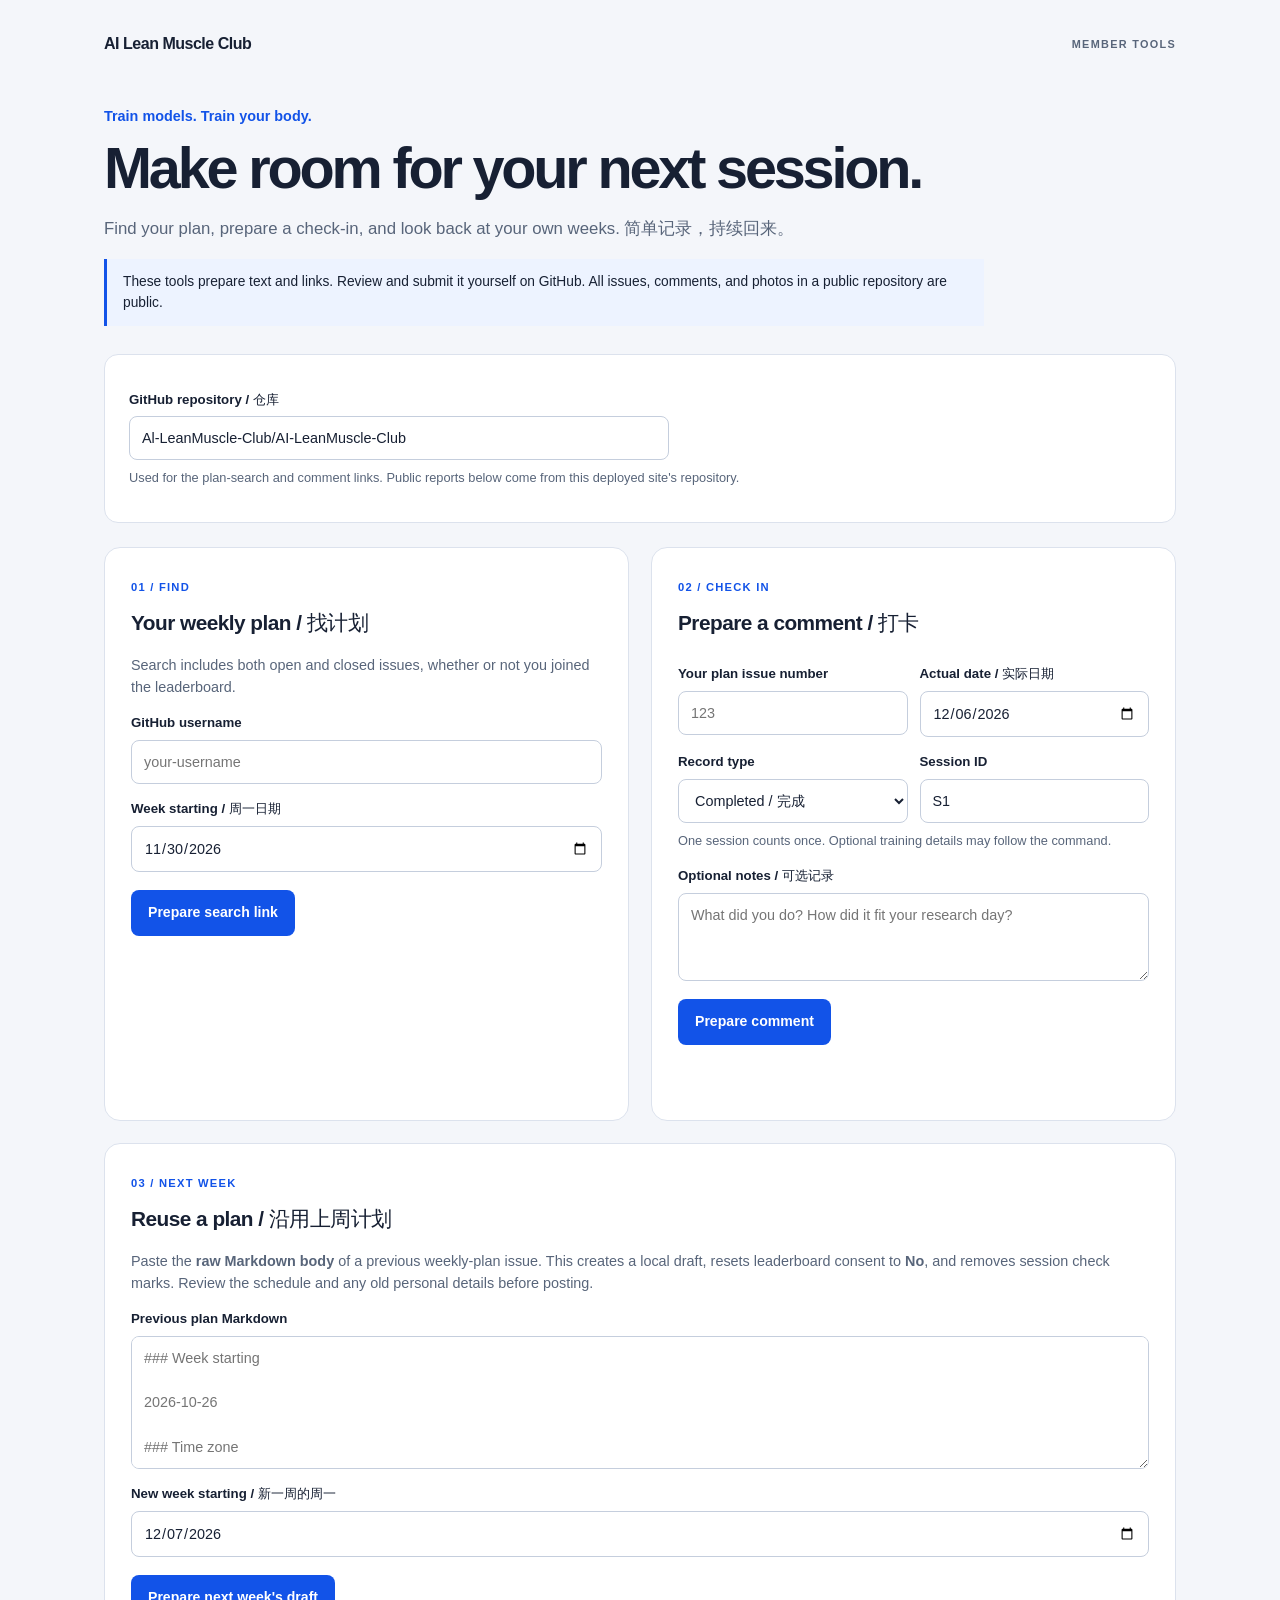
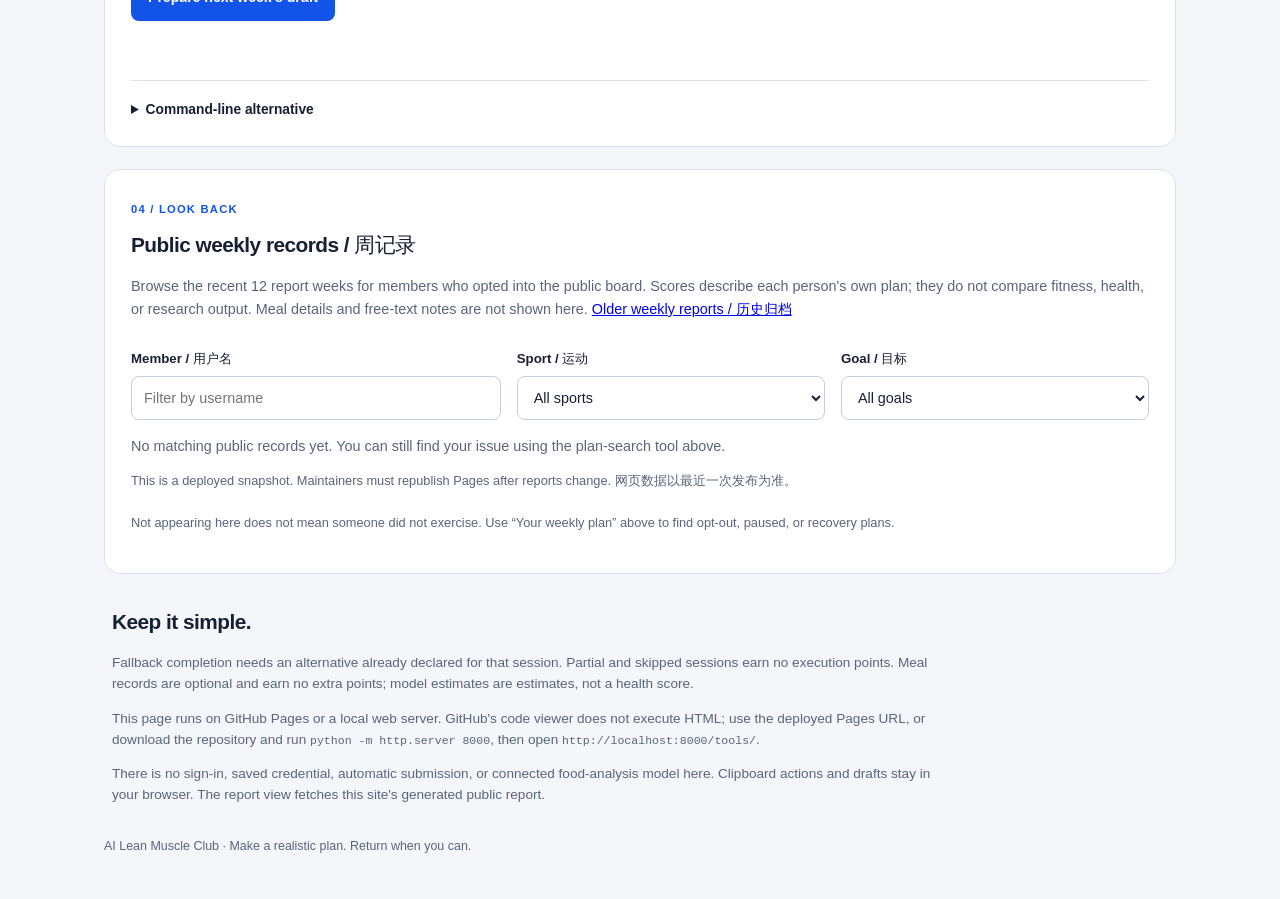
==== tools/index.html @ f29115ce "Add files via upload" ====
<!doctype html>
<html lang="en">
<head>
  <meta charset="utf-8">
  <meta name="viewport" content="width=device-width, initial-scale=1">
  <meta name="color-scheme" content="light dark">
  <title>Member tools · AI Lean Muscle Club</title>
  <link rel="stylesheet" href="style.css">
  <script src="app.js" defer></script>
</head>
<body>
  <header class="page-header wrap">
    <a class="brand" href="../">AI Lean Muscle Club <span>MEMBER TOOLS</span></a>
    <p class="eyebrow">Train models. Train your body.</p>
    <h1>Make room for your next session.</h1>
    <p class="intro">Find your plan, prepare a check-in, and look back at your own weeks. 简单记录，持续回来。</p>
    <div class="notice">These tools prepare text and links. Review and submit it yourself on GitHub. All issues, comments, and photos in a public repository are public.</div>
  </header>

  <main class="wrap">
    <section class="settings" aria-label="Repository setting">
      <label for="repository">GitHub repository / 仓库</label>
      <input id="repository" value="Al-LeanMuscle-Club/AI-LeanMuscle-Club" autocomplete="off" spellcheck="false">
      <p class="hint">Used for the plan-search and comment links. Public reports below come from this deployed site's repository.</p>
    </section>

    <div class="tool-grid">
      <section class="card" aria-labelledby="find-heading">
        <span class="step">01 / FIND</span>
        <h2 id="find-heading">Your weekly plan / 找计划</h2>
        <p>Search includes both open and closed issues, whether or not you joined the leaderboard.</p>
        <form id="find-form">
          <label for="find-handle">GitHub username</label>
          <input id="find-handle" placeholder="your-username" autocomplete="off" spellcheck="false" required>
          <label for="find-week">Week starting / 周一日期</label>
          <input id="find-week" type="date" required>
          <button type="submit">Prepare search link</button>
        </form>
        <p id="find-message" class="message" role="status"></p>
        <a id="find-link" class="action-link" hidden target="_blank" rel="noopener noreferrer">Open my weekly plans ↗</a>
      </section>

      <section class="card" aria-labelledby="log-heading">
        <span class="step">02 / CHECK IN</span>
        <h2 id="log-heading">Prepare a comment / 打卡</h2>
        <form id="log-form">
          <div class="field-pair">
            <div><label for="log-issue">Your plan issue number</label><input id="log-issue" inputmode="numeric" placeholder="123" required></div>
            <div><label for="log-date">Actual date / 实际日期</label><input id="log-date" type="date" required></div>
          </div>
          <div class="field-pair">
            <div><label for="log-status">Record type</label><select id="log-status"><option value="done">Completed / 完成</option><option value="fallback">Declared fallback / 替代完成</option><option value="partial">Partly completed / 部分完成</option><option value="skip">Skipped / 跳过</option><option value="meal">Optional meal / 饮食记录</option></select></div>
            <div><label for="log-session">Session ID</label><input id="log-session" value="S1" autocomplete="off" spellcheck="false"></div>
          </div>
          <p id="status-help" class="hint">One session counts once. Optional training details may follow the command.</p>
          <label for="log-notes">Optional notes / 可选记录</label>
          <textarea id="log-notes" rows="3" placeholder="What did you do? How did it fit your research day?"></textarea>
          <button type="submit">Prepare comment</button>
        </form>
        <p id="log-message" class="message" role="status"></p>
        <div id="log-result" hidden>
          <label for="log-output">Review, then copy into your own issue</label>
          <textarea id="log-output" rows="4" readonly></textarea>
          <div class="actions"><button id="copy-log" class="secondary" type="button">Copy comment</button><a id="log-link" class="action-link" target="_blank" rel="noopener noreferrer">Open plan ↗</a></div>
        </div>
      </section>

      <section class="card wide" aria-labelledby="carry-heading">
        <span class="step">03 / NEXT WEEK</span>
        <h2 id="carry-heading">Reuse a plan / 沿用上周计划</h2>
        <p>Paste the <strong>raw Markdown body</strong> of a previous weekly-plan issue. This creates a local draft, resets leaderboard consent to <strong>No</strong>, and removes session check marks. Review the schedule and any old personal details before posting.</p>
        <form id="carry-form">
          <label for="carry-source">Previous plan Markdown</label>
          <textarea id="carry-source" rows="5" spellcheck="false" placeholder="### Week starting&#10;&#10;2026-10-26&#10;&#10;### Time zone&#10;&#10;Asia/Shanghai&#10;&#10;..." required></textarea>
          <label for="carry-week">New week starting / 新一周的周一</label>
          <input id="carry-week" type="date" required>
          <button type="submit">Prepare next week's draft</button>
        </form>
        <p id="carry-message" class="message" role="status"></p>
        <div id="carry-result" hidden>
          <label for="carry-output">Local draft — not submitted</label>
          <textarea id="carry-output" rows="8" readonly></textarea>
          <button id="copy-carry" class="secondary" type="button">Copy draft</button>
          <p class="hint">Use the weekly-plan form on GitHub and copy the reviewed fields. Existing comments and completions are never carried over.</p>
        </div>
        <details><summary>Command-line alternative</summary><p>From the repository, prepare a draft without submitting it:</p><pre><code>python scripts/member_tools.py carry --issue 123 --week 2026-11-02 --output draft.md</code></pre></details>
      </section>

      <section class="card wide" aria-labelledby="history-heading">
        <span class="step">04 / LOOK BACK</span>
        <h2 id="history-heading">Public weekly records / 周记录</h2>
        <p>Browse the recent 12 report weeks for members who opted into the public board. Scores describe each person's own plan; they do not compare fitness, health, or research output. Meal details and free-text notes are not shown here. <a href="../reports/README.md">Older weekly reports / 历史归档</a></p>
        <div class="filters">
          <div><label for="filter-handle">Member / 用户名</label><input id="filter-handle" placeholder="Filter by username" autocomplete="off" spellcheck="false"></div>
          <div><label for="filter-sport">Sport / 运动</label><select id="filter-sport"><option value="">All sports</option><option value="strength">Strength</option><option value="basketball">Basketball</option><option value="running">Running</option><option value="swimming">Swimming</option><option value="cycling">Cycling</option><option value="walking">Walking</option><option value="mobility">Mobility</option><option value="other">Other / legacy plan</option></select></div>
          <div><label for="filter-goal">Goal / 目标</label><select id="filter-goal"><option value="">All goals</option><option value="fat-loss">Fat loss</option><option value="muscle-gain">Muscle gain</option><option value="cardio">Cardio</option><option value="skill">Sport skill</option><option value="habit">Maintain a habit</option></select></div>
        </div>
        <p id="report-message" class="message" role="status">Loading public reports…</p>
        <p id="report-snapshot" class="hint">This is a deployed snapshot. Maintainers must republish Pages after reports change. 网页数据以最近一次发布为准。</p>
        <div class="table-scroll"><table id="history-table" hidden><thead><tr><th>Week</th><th>Member</th><th>Goal</th><th>Sports</th><th>Completed / planned</th><th>Points / 10</th><th>Source</th></tr></thead><tbody id="history-body"></tbody></table></div>
        <p class="hint">Not appearing here does not mean someone did not exercise. Use “Your weekly plan” above to find opt-out, paused, or recovery plans.</p>
      </section>
    </div>

    <section class="help" aria-labelledby="help-heading">
      <h2 id="help-heading">Keep it simple.</h2>
      <p>Fallback completion needs an alternative already declared for that session. Partial and skipped sessions earn no execution points. Meal records are optional and earn no extra points; model estimates are estimates, not a health score.</p>
      <p>This page runs on GitHub Pages or a local web server. GitHub's code viewer does not execute HTML; use the deployed Pages URL, or download the repository and run <code>python -m http.server 8000</code>, then open <code>http://localhost:8000/tools/</code>.</p>
      <p>There is no sign-in, saved credential, automatic submission, or connected food-analysis model here. Clipboard actions and drafts stay in your browser. The report view fetches this site's generated public report.</p>
    </section>
  </main>
  <footer class="wrap"><p>AI Lean Muscle Club · Make a realistic plan. Return when you can.</p></footer>
</body>
</html>
---- tools/style.css ----
:root{font-family:Inter,-apple-system,BlinkMacSystemFont,"Segoe UI",sans-serif;color:#172033;background:#f4f6fa;font-synthesis:none;line-height:1.55;--accent:#1253e8;--line:#dce2ed;--surface:#fff;--muted:#58657a;--soft:#edf3ff;--error:#a62727}
*{box-sizing:border-box}body{margin:0}.wrap{max-width:1120px;margin:0 auto;padding:0 24px}.page-header{padding-top:32px;padding-bottom:28px}.brand{display:flex;justify-content:space-between;align-items:center;gap:20px;color:inherit;text-decoration:none;font-weight:750;letter-spacing:-.03em}.brand span{font-size:.68rem;font-weight:600;letter-spacing:.12em;color:var(--muted)}.eyebrow{margin:48px 0 10px;color:var(--accent);font-size:.9rem;font-weight:650}h1{font-size:clamp(2.15rem,5vw,3.6rem);line-height:1.08;letter-spacing:-.055em;margin:0;max-width:840px}h2{font-size:1.3rem;letter-spacing:-.025em;margin:8px 0 10px}.intro{max-width:760px;font-size:1.05rem;color:var(--muted)}.notice{border-left:3px solid var(--accent);padding:12px 16px;background:var(--soft);font-size:.86rem;max-width:880px}.settings{margin:0 0 24px;padding:20px 24px;background:var(--surface);border:1px solid var(--line);border-radius:14px}.settings input{max-width:540px}.tool-grid{display:grid;grid-template-columns:1fr 1fr;gap:22px}.card{background:var(--surface);border:1px solid var(--line);border-radius:16px;padding:26px}.wide{grid-column:1/-1}.step{color:var(--accent);font-size:.7rem;letter-spacing:.11em;font-weight:750}.card>p{color:var(--muted);font-size:.9rem}.hint{font-size:.8rem!important;color:var(--muted);margin:8px 0 14px}label{display:block;font-size:.83rem;font-weight:650;margin:15px 0 6px}input,select,textarea{display:block;width:100%;font:inherit;font-size:.9rem;padding:10px 12px;border:1px solid #c5cedd;border-radius:8px;color:inherit;background:var(--surface);min-height:44px}textarea{resize:vertical;line-height:1.55}textarea[readonly]{background:#f7f9fc;font-family:ui-monospace,SFMono-Regular,Consolas,monospace;font-size:.84rem}input:focus,textarea:focus,select:focus{outline:3px solid #1253e832;outline-offset:1px;border-color:var(--accent)}button{font:inherit;font-size:.88rem;font-weight:650;background:var(--accent);color:#fff;border:1px solid transparent;border-radius:8px;padding:11px 16px;cursor:pointer;margin:18px 0 0;min-height:44px}button:hover{filter:brightness(.93)}button:focus-visible,a:focus-visible,summary:focus-visible{outline:3px solid #1253e866;outline-offset:3px}.secondary{background:var(--soft);color:var(--accent);border-color:var(--line)}.field-pair{display:grid;grid-template-columns:1fr 1fr;gap:12px}.action-link{color:var(--accent);font-size:.9rem;font-weight:650;text-underline-offset:3px}.actions{display:flex;align-items:center;gap:20px;margin-top:16px}.actions button{margin-top:0}.message{font-size:.85rem;color:var(--muted);min-height:1.4em}.message.error{color:var(--error)}.filters{display:grid;grid-template-columns:1.2fr 1fr 1fr;gap:16px}.table-scroll{overflow-x:auto}table{width:100%;border-collapse:collapse;font-size:.85rem;margin-top:12px}th,td{text-align:left;border-bottom:1px solid var(--line);padding:13px 9px;vertical-align:top}th{font-size:.72rem;color:var(--muted);font-weight:650;white-space:nowrap}td:first-child{white-space:nowrap}td a{color:var(--accent)}details{margin-top:24px;border-top:1px solid var(--line);padding-top:18px;font-size:.86rem}summary{cursor:pointer;font-weight:650}pre{overflow-x:auto;padding:14px;border-radius:8px;background:var(--soft)}code{font-family:ui-monospace,SFMono-Regular,Consolas,monospace;font-size:.85em}.help{margin:32px 0;padding:0 8px;max-width:860px;color:var(--muted);font-size:.85rem}.help h2{color:#172033}footer{font-size:.78rem;color:var(--muted);padding-bottom:30px!important}[hidden]{display:none!important}input:disabled{opacity:.5;cursor:not-allowed}
@media(max-width:700px){.wrap{padding:0 16px}.page-header{padding-top:24px;padding-bottom:22px}.brand{align-items:flex-start;flex-direction:column;gap:4px}.eyebrow{margin-top:34px}.tool-grid{grid-template-columns:1fr;gap:16px}.card{padding:22px 18px}.settings{padding:18px}.filters{grid-template-columns:1fr}.filters label{margin-top:8px}.field-pair{grid-template-columns:1fr}.actions{flex-wrap:wrap}.help{padding:0 2px}h1{font-size:2.35rem}.notice{font-size:.81rem}th,td{padding:10px 8px}}
@media(prefers-color-scheme:dark){:root{color:#e8edf5;background:#121823;--line:#344156;--surface:#1b2433;--muted:#b4bfd0;--soft:#202f4d;--accent:#80aaff;--error:#ff9d9d}button{color:#14223b}input,select,textarea{border-color:#52617a}textarea[readonly]{background:#17202e}.help h2{color:#e8edf5}}
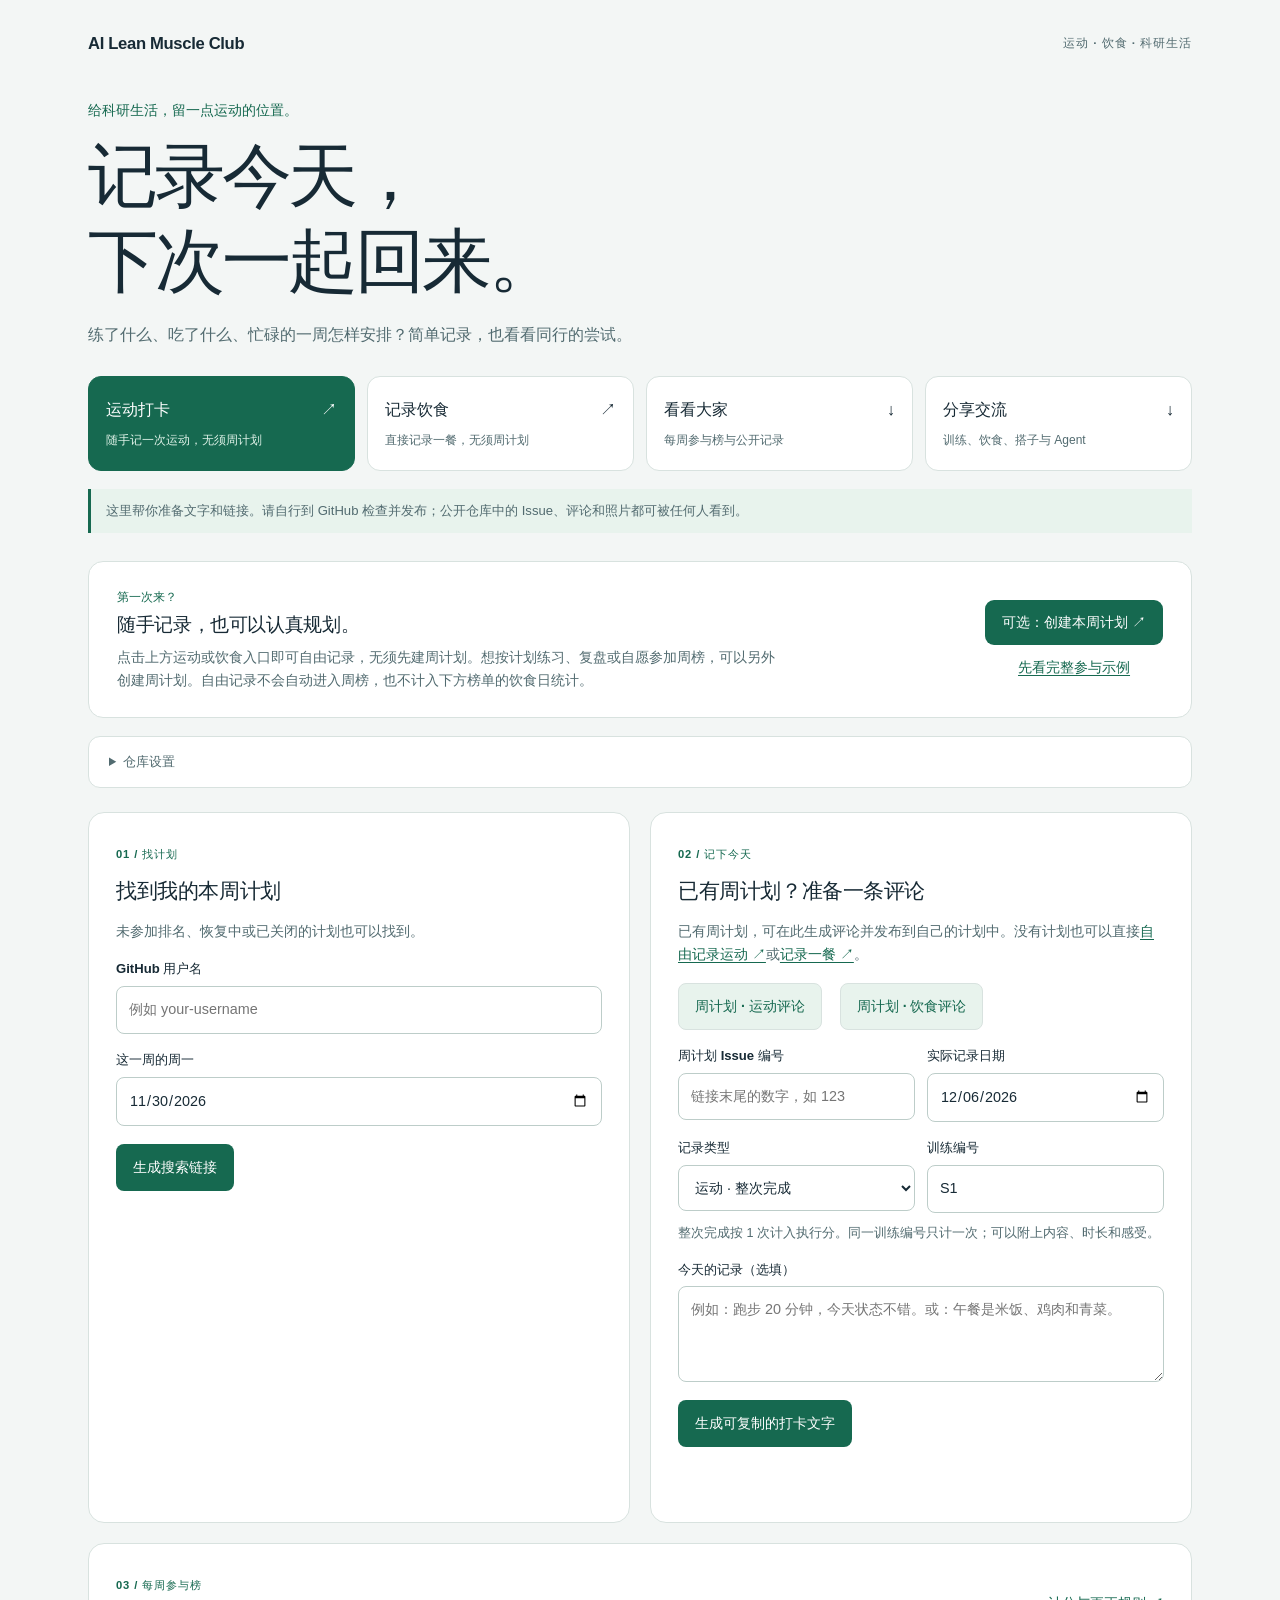
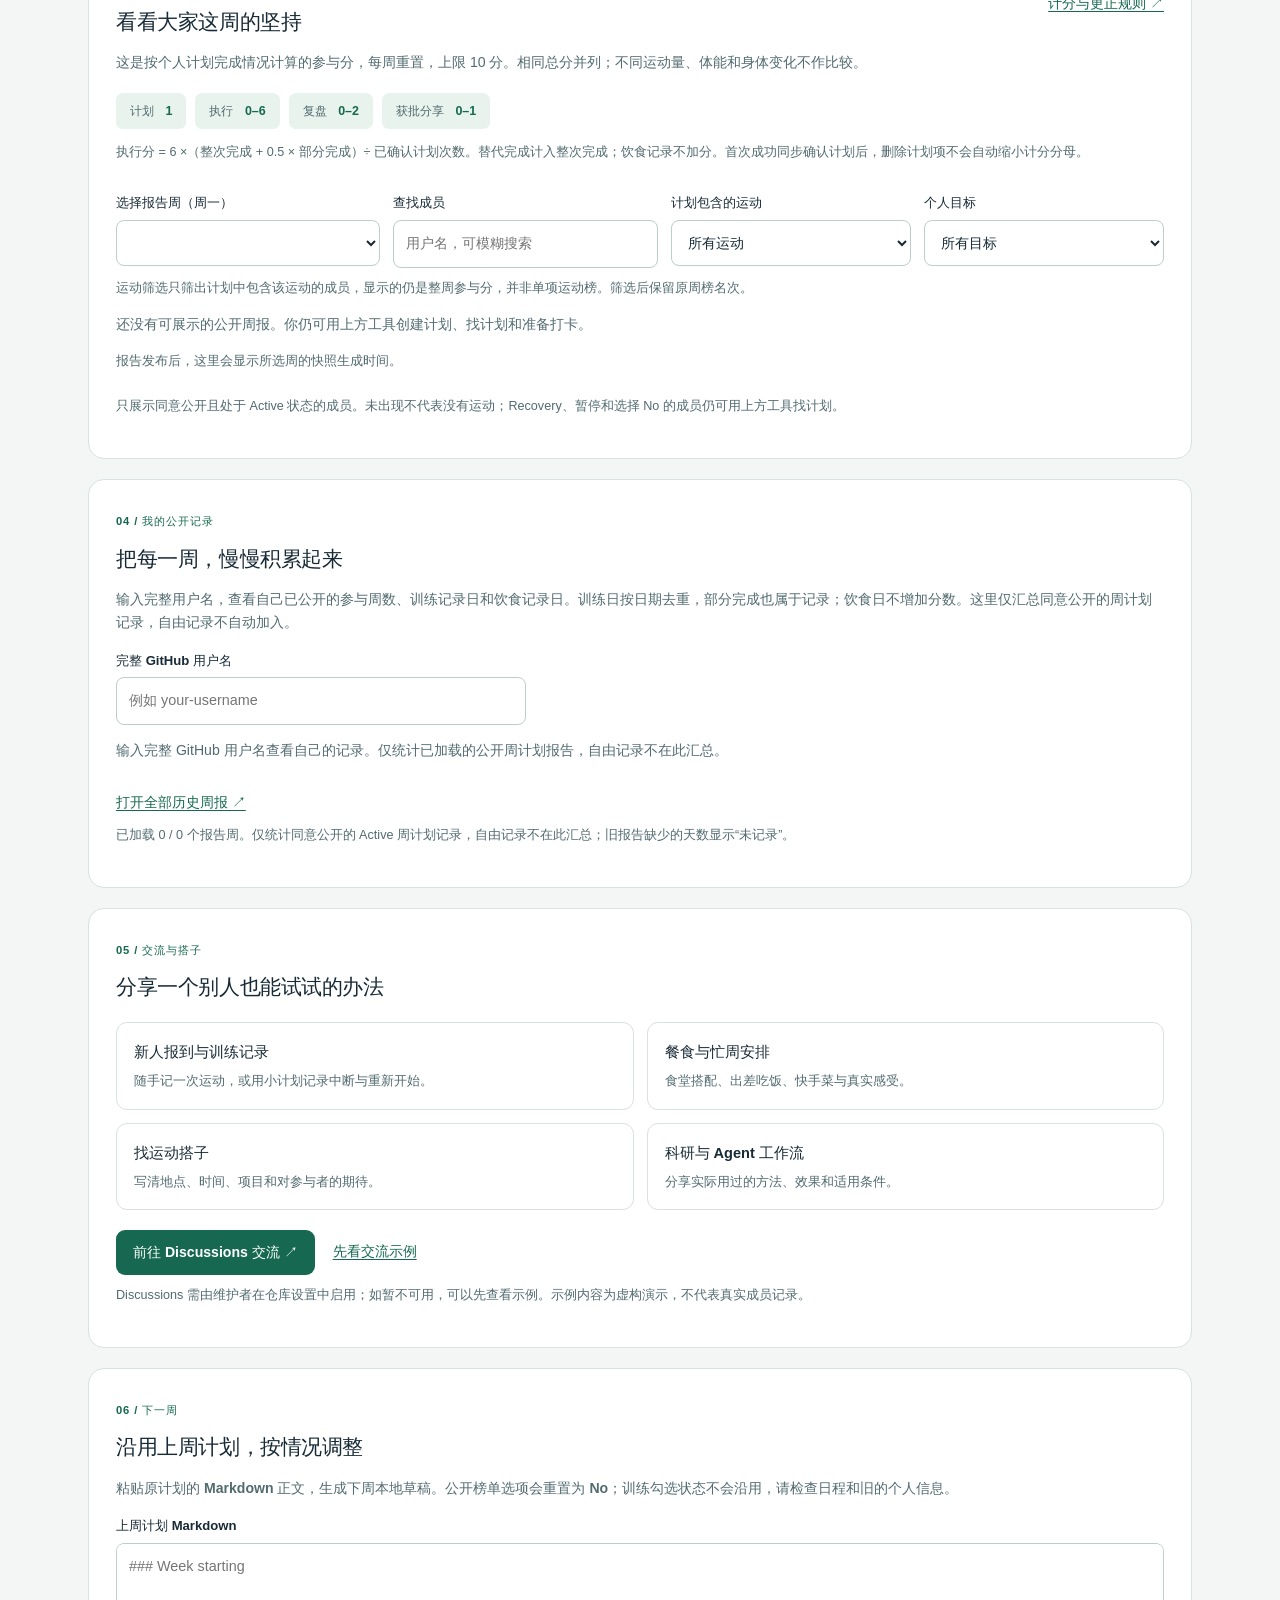
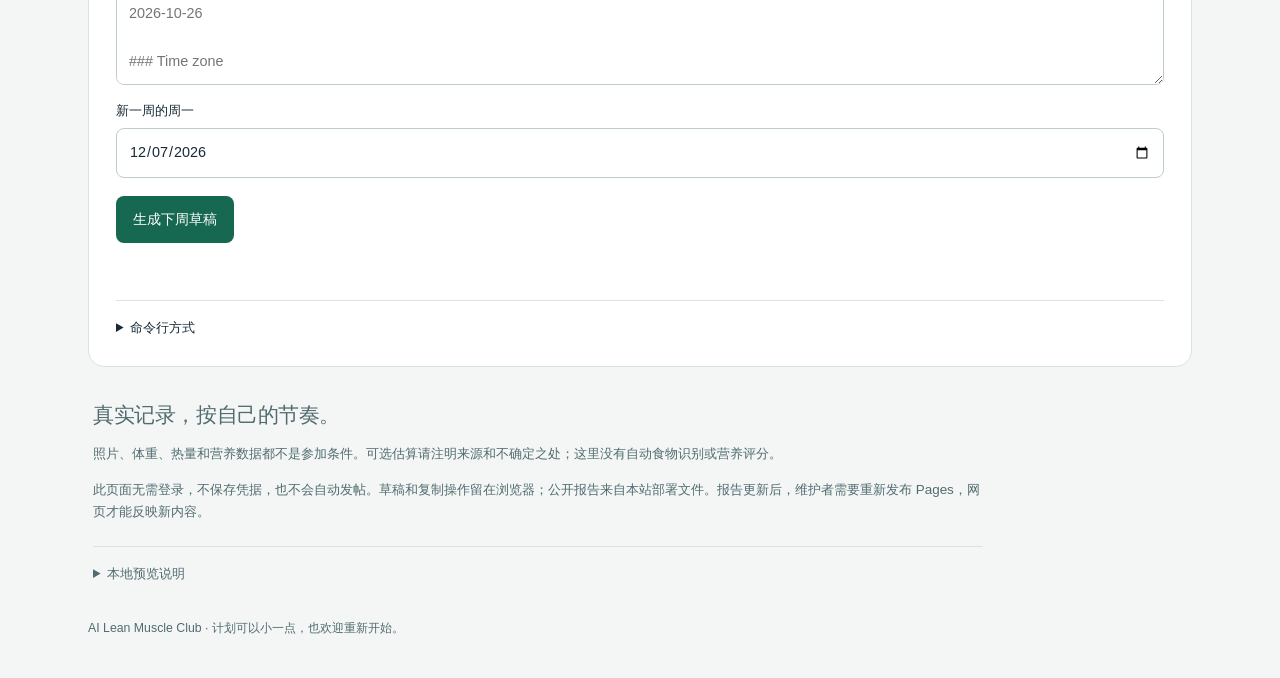
==== commit f824076d: "Add community forms, weekly standings and member entry points" ====
--- a/tools/index.html
+++ b/tools/index.html
@@ -1,114 +1,124 @@
 <!doctype html>
-<html lang="en">
+<html lang="zh-CN">
 <head>
   <meta charset="utf-8">
   <meta name="viewport" content="width=device-width, initial-scale=1">
   <meta name="color-scheme" content="light dark">
-  <title>Member tools · AI Lean Muscle Club</title>
+  <meta name="description" content="AI 科研同行的运动与生活社区：准备训练打卡、记录饮食、查看每周参与榜和自己的公开记录。">
+  <title>记录与社区 · AI Lean Muscle Club</title>
   <link rel="stylesheet" href="style.css">
   <script src="app.js" defer></script>
 </head>
 <body>
   <header class="page-header wrap">
-    <a class="brand" href="../">AI Lean Muscle Club <span>MEMBER TOOLS</span></a>
-    <p class="eyebrow">Train models. Train your body.</p>
-    <h1>Make room for your next session.</h1>
-    <p class="intro">Find your plan, prepare a check-in, and look back at your own weeks. 简单记录，持续回来。</p>
-    <div class="notice">These tools prepare text and links. Review and submit it yourself on GitHub. All issues, comments, and photos in a public repository are public.</div>
+    <a class="brand" href="https://github.com/Al-LeanMuscle-Club/AI-LeanMuscle-Club">AI Lean Muscle Club <span>运动 · 饮食 · 科研生活</span></a>
+    <p class="eyebrow">给科研生活，留一点运动的位置。</p>
+    <h1>记录今天，<br>下次一起回来。</h1>
+    <p class="intro">练了什么、吃了什么、忙碌的一周怎样安排？简单记录，也看看同行的尝试。</p>
+    <nav class="entry-grid" aria-label="参与入口">
+      <a id="start-workout" class="entry" href="https://github.com/Al-LeanMuscle-Club/AI-LeanMuscle-Club/issues/new?template=activity-record.yml" target="_blank" rel="noopener noreferrer"><strong>运动打卡 <span aria-hidden="true">↗</span></strong><span>随手记一次运动，无须周计划</span></a>
+      <a id="start-meal" class="entry" href="https://github.com/Al-LeanMuscle-Club/AI-LeanMuscle-Club/issues/new?template=meal-record.yml" target="_blank" rel="noopener noreferrer"><strong>记录饮食 <span aria-hidden="true">↗</span></strong><span>直接记录一餐，无须周计划</span></a>
+      <a class="entry" href="#ranking-heading"><strong>看看大家 <span aria-hidden="true">↓</span></strong><span>每周参与榜与公开记录</span></a>
+      <a class="entry" href="#community-heading"><strong>分享交流 <span aria-hidden="true">↓</span></strong><span>训练、饮食、搭子与 Agent</span></a>
+    </nav>
+    <p class="notice">这里帮你准备文字和链接。请自行到 GitHub 检查并发布；公开仓库中的 Issue、评论和照片都可被任何人看到。</p>
   </header>
 
   <main class="wrap">
-    <section class="settings" aria-label="Repository setting">
-      <label for="repository">GitHub repository / 仓库</label>
-      <input id="repository" value="Al-LeanMuscle-Club/AI-LeanMuscle-Club" autocomplete="off" spellcheck="false">
-      <p class="hint">Used for the plan-search and comment links. Public reports below come from this deployed site's repository.</p>
+    <section class="welcome" aria-labelledby="welcome-heading">
+      <div><p class="eyebrow">第一次来？</p><h2 id="welcome-heading">随手记录，也可以认真规划。</h2><p>点击上方运动或饮食入口即可自由记录，无须先建周计划。想按计划练习、复盘或自愿参加周榜，可以另外创建周计划。自由记录不会自动进入周榜，也不计入下方榜单的饮食日统计。</p></div>
+      <div class="welcome-links"><a class="button-link" href="https://github.com/Al-LeanMuscle-Club/AI-LeanMuscle-Club/issues/new?template=weekly-plan.yml" target="_blank" rel="noopener noreferrer">可选：创建本周计划 ↗</a><a class="action-link" href="https://github.com/Al-LeanMuscle-Club/AI-LeanMuscle-Club/tree/main/examples">先看完整参与示例</a></div>
     </section>
+
+    <details class="settings"><summary>仓库设置</summary><label for="repository">GitHub 仓库</label><input id="repository" value="Al-LeanMuscle-Club/AI-LeanMuscle-Club" autocomplete="off" spellcheck="false"><p class="hint">此设置只用于找计划和打开评论链接。下方榜单读取当前部署站点的公开报告。</p></details>
 
     <div class="tool-grid">
       <section class="card" aria-labelledby="find-heading">
-        <span class="step">01 / FIND</span>
-        <h2 id="find-heading">Your weekly plan / 找计划</h2>
-        <p>Search includes both open and closed issues, whether or not you joined the leaderboard.</p>
+        <span class="step">01 / 找计划</span>
+        <h2 id="find-heading">找到我的本周计划</h2>
+        <p>未参加排名、恢复中或已关闭的计划也可以找到。</p>
         <form id="find-form">
-          <label for="find-handle">GitHub username</label>
-          <input id="find-handle" placeholder="your-username" autocomplete="off" spellcheck="false" required>
-          <label for="find-week">Week starting / 周一日期</label>
-          <input id="find-week" type="date" required>
-          <button type="submit">Prepare search link</button>
+          <label for="find-handle">GitHub 用户名</label><input id="find-handle" placeholder="例如 your-username" autocomplete="off" spellcheck="false" required>
+          <label for="find-week">这一周的周一</label><input id="find-week" type="date" required>
+          <button type="submit">生成搜索链接</button>
         </form>
         <p id="find-message" class="message" role="status"></p>
-        <a id="find-link" class="action-link" hidden target="_blank" rel="noopener noreferrer">Open my weekly plans ↗</a>
+        <a id="find-link" class="action-link" hidden target="_blank" rel="noopener noreferrer">打开我的周计划 ↗</a>
       </section>
 
       <section class="card" aria-labelledby="log-heading">
-        <span class="step">02 / CHECK IN</span>
-        <h2 id="log-heading">Prepare a comment / 打卡</h2>
+        <span class="step">02 / 记下今天</span>
+        <h2 id="log-heading" tabindex="-1">已有周计划？准备一条评论</h2>
+        <p>已有周计划，可在此生成评论并发布到自己的计划中。没有计划也可以直接<a href="https://github.com/Al-LeanMuscle-Club/AI-LeanMuscle-Club/issues/new?template=activity-record.yml" target="_blank" rel="noopener noreferrer">自由记录运动 ↗</a>或<a href="https://github.com/Al-LeanMuscle-Club/AI-LeanMuscle-Club/issues/new?template=meal-record.yml" target="_blank" rel="noopener noreferrer">记录一餐 ↗</a>。</p>
+        <div class="actions" aria-label="周计划评论类型"><button id="plan-workout" class="secondary" type="button">周计划 · 运动评论</button><button id="plan-meal" class="secondary" type="button">周计划 · 饮食评论</button></div>
         <form id="log-form">
           <div class="field-pair">
-            <div><label for="log-issue">Your plan issue number</label><input id="log-issue" inputmode="numeric" placeholder="123" required></div>
-            <div><label for="log-date">Actual date / 实际日期</label><input id="log-date" type="date" required></div>
+            <div><label for="log-issue">周计划 Issue 编号</label><input id="log-issue" inputmode="numeric" placeholder="链接末尾的数字，如 123" required></div>
+            <div><label for="log-date">实际记录日期</label><input id="log-date" type="date" required></div>
           </div>
           <div class="field-pair">
-            <div><label for="log-status">Record type</label><select id="log-status"><option value="done">Completed / 完成</option><option value="fallback">Declared fallback / 替代完成</option><option value="partial">Partly completed / 部分完成</option><option value="skip">Skipped / 跳过</option><option value="meal">Optional meal / 饮食记录</option></select></div>
-            <div><label for="log-session">Session ID</label><input id="log-session" value="S1" autocomplete="off" spellcheck="false"></div>
+            <div><label for="log-status">记录类型</label><select id="log-status"><option value="done">运动 · 整次完成</option><option value="fallback">运动 · 按预设替代方案完成</option><option value="partial">运动 · 部分完成（半次额度）</option><option value="skip">运动 · 跳过</option><option value="meal">饮食 · 记录一餐（不加分）</option></select></div>
+            <div><label for="log-session">训练编号</label><input id="log-session" value="S1" autocomplete="off" spellcheck="false"></div>
           </div>
-          <p id="status-help" class="hint">One session counts once. Optional training details may follow the command.</p>
-          <label for="log-notes">Optional notes / 可选记录</label>
-          <textarea id="log-notes" rows="3" placeholder="What did you do? How did it fit your research day?"></textarea>
-          <button type="submit">Prepare comment</button>
+          <p id="status-help" class="hint">同一训练编号只计一次，可以附上训练内容和感受。</p>
+          <label for="log-notes">今天的记录（选填）</label><textarea id="log-notes" rows="3" placeholder="例如：跑步 20 分钟，今天状态不错。或：午餐是米饭、鸡肉和青菜。"></textarea>
+          <button type="submit">生成可复制的打卡文字</button>
         </form>
         <p id="log-message" class="message" role="status"></p>
         <div id="log-result" hidden>
-          <label for="log-output">Review, then copy into your own issue</label>
-          <textarea id="log-output" rows="4" readonly></textarea>
-          <div class="actions"><button id="copy-log" class="secondary" type="button">Copy comment</button><a id="log-link" class="action-link" target="_blank" rel="noopener noreferrer">Open plan ↗</a></div>
+          <label for="log-output">检查后复制到自己的 Issue 评论区</label><textarea id="log-output" rows="4" readonly></textarea>
+          <div class="actions"><button id="copy-log" class="secondary" type="button">复制文字</button><a id="log-link" class="action-link" target="_blank" rel="noopener noreferrer">打开计划并发布 ↗</a></div>
+          <p class="hint">照片可在 GitHub 评论中添加。点击“生成”或“复制”不会自动发布记录。</p>
         </div>
       </section>
 
-      <section class="card wide" aria-labelledby="carry-heading">
-        <span class="step">03 / NEXT WEEK</span>
-        <h2 id="carry-heading">Reuse a plan / 沿用上周计划</h2>
-        <p>Paste the <strong>raw Markdown body</strong> of a previous weekly-plan issue. This creates a local draft, resets leaderboard consent to <strong>No</strong>, and removes session check marks. Review the schedule and any old personal details before posting.</p>
-        <form id="carry-form">
-          <label for="carry-source">Previous plan Markdown</label>
-          <textarea id="carry-source" rows="5" spellcheck="false" placeholder="### Week starting&#10;&#10;2026-10-26&#10;&#10;### Time zone&#10;&#10;Asia/Shanghai&#10;&#10;..." required></textarea>
-          <label for="carry-week">New week starting / 新一周的周一</label>
-          <input id="carry-week" type="date" required>
-          <button type="submit">Prepare next week's draft</button>
-        </form>
-        <p id="carry-message" class="message" role="status"></p>
-        <div id="carry-result" hidden>
-          <label for="carry-output">Local draft — not submitted</label>
-          <textarea id="carry-output" rows="8" readonly></textarea>
-          <button id="copy-carry" class="secondary" type="button">Copy draft</button>
-          <p class="hint">Use the weekly-plan form on GitHub and copy the reviewed fields. Existing comments and completions are never carried over.</p>
+      <section class="card wide" aria-labelledby="ranking-heading">
+        <div class="section-top"><div><span class="step">03 / 每周参与榜</span><h2 id="ranking-heading">看看大家这周的坚持</h2></div><a class="action-link" href="https://github.com/Al-LeanMuscle-Club/AI-LeanMuscle-Club/blob/main/docs/SCORING.md">计分与更正规则 ↗</a></div>
+        <p>这是按个人计划完成情况计算的<strong>参与分</strong>，每周重置，上限 10 分。相同总分并列；不同运动量、体能和身体变化不作比较。</p>
+        <div class="score-guide" aria-label="分数组成"><span>计划 <strong>1</strong></span><span>执行 <strong>0–6</strong></span><span>复盘 <strong>0–2</strong></span><span>获批分享 <strong>0–1</strong></span></div>
+        <p class="hint">执行分 = 6 ×（整次完成 + 0.5 × 部分完成）÷ 已确认计划次数。替代完成计入整次完成；饮食记录不加分。首次成功同步确认计划后，删除计划项不会自动缩小计分分母。</p>
+        <div class="filters">
+          <div><label for="filter-week">选择报告周（周一）</label><select id="filter-week"><option value="">等待公开报告</option></select></div>
+          <div><label for="filter-handle">查找成员</label><input id="filter-handle" placeholder="用户名，可模糊搜索" autocomplete="off" spellcheck="false"></div>
+          <div><label for="filter-sport">计划包含的运动</label><select id="filter-sport"><option value="">所有运动</option><option value="strength">力量</option><option value="basketball">篮球</option><option value="running">跑步</option><option value="swimming">游泳</option><option value="cycling">骑行</option><option value="walking">步行</option><option value="mobility">活动恢复</option><option value="other">其他 / 旧格式计划</option></select></div>
+          <div><label for="filter-goal">个人目标</label><select id="filter-goal"><option value="">所有目标</option><option value="fat-loss">减脂</option><option value="muscle-gain">增肌</option><option value="cardio">心肺</option><option value="skill">运动技能</option><option value="habit">保持习惯</option></select></div>
         </div>
-        <details><summary>Command-line alternative</summary><p>From the repository, prepare a draft without submitting it:</p><pre><code>python scripts/member_tools.py carry --issue 123 --week 2026-11-02 --output draft.md</code></pre></details>
+        <p class="hint">运动筛选只筛出计划中包含该运动的成员，显示的仍是整周参与分，并非单项运动榜。筛选后保留原周榜名次。</p>
+        <p id="report-message" class="message" role="status">正在读取公开报告…</p>
+        <p id="report-snapshot" class="hint">周榜是发布时的快照；这里会显示所选周的生成时间。</p>
+        <div class="table-scroll"><table id="ranking-table" class="responsive-table" hidden><caption class="visually-hidden">所选周公开参与榜</caption><thead><tr><th>周榜名次</th><th>成员与目标</th><th>计划完成情况</th><th>参与分 / 10</th><th>计划状态</th><th>来源</th></tr></thead><tbody id="ranking-body"></tbody></table></div>
+        <p class="hint">只展示同意公开且处于 Active 状态的成员。未出现不代表没有运动；Recovery、暂停和选择 No 的成员仍可用上方工具找计划。</p>
       </section>
 
       <section class="card wide" aria-labelledby="history-heading">
-        <span class="step">04 / LOOK BACK</span>
-        <h2 id="history-heading">Public weekly records / 周记录</h2>
-        <p>Browse the recent 12 report weeks for members who opted into the public board. Scores describe each person's own plan; they do not compare fitness, health, or research output. Meal details and free-text notes are not shown here. <a href="../reports/README.md">Older weekly reports / 历史归档</a></p>
-        <div class="filters">
-          <div><label for="filter-handle">Member / 用户名</label><input id="filter-handle" placeholder="Filter by username" autocomplete="off" spellcheck="false"></div>
-          <div><label for="filter-sport">Sport / 运动</label><select id="filter-sport"><option value="">All sports</option><option value="strength">Strength</option><option value="basketball">Basketball</option><option value="running">Running</option><option value="swimming">Swimming</option><option value="cycling">Cycling</option><option value="walking">Walking</option><option value="mobility">Mobility</option><option value="other">Other / legacy plan</option></select></div>
-          <div><label for="filter-goal">Goal / 目标</label><select id="filter-goal"><option value="">All goals</option><option value="fat-loss">Fat loss</option><option value="muscle-gain">Muscle gain</option><option value="cardio">Cardio</option><option value="skill">Sport skill</option><option value="habit">Maintain a habit</option></select></div>
-        </div>
-        <p id="report-message" class="message" role="status">Loading public reports…</p>
-        <p id="report-snapshot" class="hint">This is a deployed snapshot. Maintainers must republish Pages after reports change. 网页数据以最近一次发布为准。</p>
-        <div class="table-scroll"><table id="history-table" hidden><thead><tr><th>Week</th><th>Member</th><th>Goal</th><th>Sports</th><th>Completed / planned</th><th>Points / 10</th><th>Source</th></tr></thead><tbody id="history-body"></tbody></table></div>
-        <p class="hint">Not appearing here does not mean someone did not exercise. Use “Your weekly plan” above to find opt-out, paused, or recovery plans.</p>
+        <span class="step">04 / 我的公开记录</span><h2 id="history-heading">把每一周，慢慢积累起来</h2>
+        <p>输入完整用户名，查看自己已公开的参与周数、训练记录日和饮食记录日。训练日按日期去重，部分完成也属于记录；饮食日不增加分数。这里仅汇总同意公开的周计划记录，自由记录不自动加入。</p>
+        <label for="history-handle">完整 GitHub 用户名</label><input id="history-handle" placeholder="例如 your-username" autocomplete="off" spellcheck="false">
+        <div id="member-stats" class="stat-grid" hidden aria-live="polite"></div>
+        <p id="history-message" class="message" role="status">输入用户名后查看。仅统计已加载周报中的公开周计划记录；自由记录不在此汇总。</p>
+        <div class="table-scroll"><table id="history-table" class="responsive-table" hidden><caption class="visually-hidden">成员每周公开记录</caption><thead><tr><th>报告周</th><th>当周名次</th><th>计划完成情况</th><th>参与分 / 10</th><th>训练日</th><th>饮食日</th><th>来源与快照</th></tr></thead><tbody id="history-body"></tbody></table></div>
+        <div class="actions"><button id="load-older" class="secondary" type="button" hidden>载入更早的 12 周</button><a class="action-link" href="https://github.com/Al-LeanMuscle-Club/AI-LeanMuscle-Club/blob/main/reports/README.md">打开全部历史周报 ↗</a></div>
+        <p id="history-window" class="hint">默认读取最近 12 个报告周，可以继续载入更早报告。旧报告未提供的天数显示“未记录”，不会当成 0。</p>
+      </section>
+
+      <section class="card wide" aria-labelledby="community-heading">
+        <span class="step">05 / 交流与搭子</span><h2 id="community-heading">分享一个别人也能试试的办法</h2>
+        <div class="community-grid"><a href="https://github.com/Al-LeanMuscle-Club/AI-LeanMuscle-Club/tree/main/examples"><strong>新人报到与训练记录</strong><span>随手记一次运动，或用小计划记录中断与重新开始。</span></a><a href="https://github.com/Al-LeanMuscle-Club/AI-LeanMuscle-Club/tree/main/examples"><strong>餐食与忙周安排</strong><span>食堂搭配、出差吃饭、快手菜与真实感受。</span></a><a href="https://github.com/Al-LeanMuscle-Club/AI-LeanMuscle-Club/tree/main/examples"><strong>找运动搭子</strong><span>写清地点、时间、项目和对参与者的期待。</span></a><a href="https://github.com/Al-LeanMuscle-Club/AI-LeanMuscle-Club/tree/main/examples"><strong>科研与 Agent 工作流</strong><span>分享实际用过的方法、效果和适用条件。</span></a></div>
+        <div class="actions"><a class="button-link" href="https://github.com/Al-LeanMuscle-Club/AI-LeanMuscle-Club/discussions" target="_blank" rel="noopener noreferrer">前往 Discussions 交流 ↗</a><a class="action-link" href="https://github.com/Al-LeanMuscle-Club/AI-LeanMuscle-Club/tree/main/examples">先看交流示例</a></div><p class="hint">Discussions 需由维护者在仓库设置中启用；如暂不可用，可以先查看示例。示例内容为虚构演示，不代表真实成员记录。</p>
+      </section>
+
+      <section class="card wide" aria-labelledby="carry-heading">
+        <span class="step">06 / 下一周</span><h2 id="carry-heading">沿用上周计划，按情况调整</h2>
+        <p>粘贴原计划的 <strong>Markdown 正文</strong>，生成下周本地草稿。公开榜单选项会重置为 <strong>No</strong>；训练勾选状态不会沿用，请检查日程和旧的个人信息。</p>
+        <form id="carry-form"><label for="carry-source">上周计划 Markdown</label><textarea id="carry-source" rows="5" spellcheck="false" placeholder="### Week starting&#10;&#10;2026-10-26&#10;&#10;### Time zone&#10;&#10;Asia/Shanghai&#10;&#10;..." required></textarea><label for="carry-week">新一周的周一</label><input id="carry-week" type="date" required><button type="submit">生成下周草稿</button></form>
+        <p id="carry-message" class="message" role="status"></p>
+        <div id="carry-result" hidden><label for="carry-output">本地草稿 · 尚未提交</label><textarea id="carry-output" rows="8" readonly></textarea><button id="copy-carry" class="secondary" type="button">复制草稿</button><p class="hint">到 GitHub 周计划表单中填写检查后的字段。旧评论和打卡记录不会被带到下一周。</p></div>
+        <details><summary>命令行方式</summary><p>在仓库目录生成本地草稿：</p><pre><code>python scripts/member_tools.py carry --issue 123 --week 2026-11-02 --output draft.md</code></pre></details>
       </section>
     </div>
 
-    <section class="help" aria-labelledby="help-heading">
-      <h2 id="help-heading">Keep it simple.</h2>
-      <p>Fallback completion needs an alternative already declared for that session. Partial and skipped sessions earn no execution points. Meal records are optional and earn no extra points; model estimates are estimates, not a health score.</p>
-      <p>This page runs on GitHub Pages or a local web server. GitHub's code viewer does not execute HTML; use the deployed Pages URL, or download the repository and run <code>python -m http.server 8000</code>, then open <code>http://localhost:8000/tools/</code>.</p>
-      <p>There is no sign-in, saved credential, automatic submission, or connected food-analysis model here. Clipboard actions and drafts stay in your browser. The report view fetches this site's generated public report.</p>
-    </section>
+    <section class="help" aria-labelledby="help-heading"><h2 id="help-heading">真实记录，按自己的节奏。</h2><p>照片、体重、热量和营养数据都不是参加条件。可选估算请注明来源和不确定之处；这里没有自动食物识别或营养评分。</p><p>此页面无需登录，不保存凭据，也不会自动发帖。草稿和复制操作留在浏览器；公开报告来自本站部署文件。报告更新后，维护者需要重新发布 Pages，网页才能反映新内容。</p><details><summary>本地预览说明</summary><p>GitHub 代码页面不会执行 HTML。请打开部署后的 Pages 地址，或在仓库目录运行 <code>python -m http.server 8000</code>，再打开 <code>http://localhost:8000/tools/</code>。</p></details></section>
   </main>
-  <footer class="wrap"><p>AI Lean Muscle Club · Make a realistic plan. Return when you can.</p></footer>
+  <footer class="wrap"><p>AI Lean Muscle Club · 计划可以小一点，也欢迎重新开始。</p></footer>
 </body>
 </html>
--- a/tools/style.css
+++ b/tools/style.css
@@ -1,4 +1,6 @@
-:root{font-family:Inter,-apple-system,BlinkMacSystemFont,"Segoe UI",sans-serif;color:#172033;background:#f4f6fa;font-synthesis:none;line-height:1.55;--accent:#1253e8;--line:#dce2ed;--surface:#fff;--muted:#58657a;--soft:#edf3ff;--error:#a62727}
-*{box-sizing:border-box}body{margin:0}.wrap{max-width:1120px;margin:0 auto;padding:0 24px}.page-header{padding-top:32px;padding-bottom:28px}.brand{display:flex;justify-content:space-between;align-items:center;gap:20px;color:inherit;text-decoration:none;font-weight:750;letter-spacing:-.03em}.brand span{font-size:.68rem;font-weight:600;letter-spacing:.12em;color:var(--muted)}.eyebrow{margin:48px 0 10px;color:var(--accent);font-size:.9rem;font-weight:650}h1{font-size:clamp(2.15rem,5vw,3.6rem);line-height:1.08;letter-spacing:-.055em;margin:0;max-width:840px}h2{font-size:1.3rem;letter-spacing:-.025em;margin:8px 0 10px}.intro{max-width:760px;font-size:1.05rem;color:var(--muted)}.notice{border-left:3px solid var(--accent);padding:12px 16px;background:var(--soft);font-size:.86rem;max-width:880px}.settings{margin:0 0 24px;padding:20px 24px;background:var(--surface);border:1px solid var(--line);border-radius:14px}.settings input{max-width:540px}.tool-grid{display:grid;grid-template-columns:1fr 1fr;gap:22px}.card{background:var(--surface);border:1px solid var(--line);border-radius:16px;padding:26px}.wide{grid-column:1/-1}.step{color:var(--accent);font-size:.7rem;letter-spacing:.11em;font-weight:750}.card>p{color:var(--muted);font-size:.9rem}.hint{font-size:.8rem!important;color:var(--muted);margin:8px 0 14px}label{display:block;font-size:.83rem;font-weight:650;margin:15px 0 6px}input,select,textarea{display:block;width:100%;font:inherit;font-size:.9rem;padding:10px 12px;border:1px solid #c5cedd;border-radius:8px;color:inherit;background:var(--surface);min-height:44px}textarea{resize:vertical;line-height:1.55}textarea[readonly]{background:#f7f9fc;font-family:ui-monospace,SFMono-Regular,Consolas,monospace;font-size:.84rem}input:focus,textarea:focus,select:focus{outline:3px solid #1253e832;outline-offset:1px;border-color:var(--accent)}button{font:inherit;font-size:.88rem;font-weight:650;background:var(--accent);color:#fff;border:1px solid transparent;border-radius:8px;padding:11px 16px;cursor:pointer;margin:18px 0 0;min-height:44px}button:hover{filter:brightness(.93)}button:focus-visible,a:focus-visible,summary:focus-visible{outline:3px solid #1253e866;outline-offset:3px}.secondary{background:var(--soft);color:var(--accent);border-color:var(--line)}.field-pair{display:grid;grid-template-columns:1fr 1fr;gap:12px}.action-link{color:var(--accent);font-size:.9rem;font-weight:650;text-underline-offset:3px}.actions{display:flex;align-items:center;gap:20px;margin-top:16px}.actions button{margin-top:0}.message{font-size:.85rem;color:var(--muted);min-height:1.4em}.message.error{color:var(--error)}.filters{display:grid;grid-template-columns:1.2fr 1fr 1fr;gap:16px}.table-scroll{overflow-x:auto}table{width:100%;border-collapse:collapse;font-size:.85rem;margin-top:12px}th,td{text-align:left;border-bottom:1px solid var(--line);padding:13px 9px;vertical-align:top}th{font-size:.72rem;color:var(--muted);font-weight:650;white-space:nowrap}td:first-child{white-space:nowrap}td a{color:var(--accent)}details{margin-top:24px;border-top:1px solid var(--line);padding-top:18px;font-size:.86rem}summary{cursor:pointer;font-weight:650}pre{overflow-x:auto;padding:14px;border-radius:8px;background:var(--soft)}code{font-family:ui-monospace,SFMono-Regular,Consolas,monospace;font-size:.85em}.help{margin:32px 0;padding:0 8px;max-width:860px;color:var(--muted);font-size:.85rem}.help h2{color:#172033}footer{font-size:.78rem;color:var(--muted);padding-bottom:30px!important}[hidden]{display:none!important}input:disabled{opacity:.5;cursor:not-allowed}
-@media(max-width:700px){.wrap{padding:0 16px}.page-header{padding-top:24px;padding-bottom:22px}.brand{align-items:flex-start;flex-direction:column;gap:4px}.eyebrow{margin-top:34px}.tool-grid{grid-template-columns:1fr;gap:16px}.card{padding:22px 18px}.settings{padding:18px}.filters{grid-template-columns:1fr}.filters label{margin-top:8px}.field-pair{grid-template-columns:1fr}.actions{flex-wrap:wrap}.help{padding:0 2px}h1{font-size:2.35rem}.notice{font-size:.81rem}th,td{padding:10px 8px}}
-@media(prefers-color-scheme:dark){:root{color:#e8edf5;background:#121823;--line:#344156;--surface:#1b2433;--muted:#b4bfd0;--soft:#202f4d;--accent:#80aaff;--error:#ff9d9d}button{color:#14223b}input,select,textarea{border-color:#52617a}textarea[readonly]{background:#17202e}.help h2{color:#e8edf5}}
+:root{font-family:Inter,-apple-system,BlinkMacSystemFont,"Segoe UI","PingFang SC","Microsoft YaHei",sans-serif;color:#172a35;background:#f3f6f5;font-synthesis:none;line-height:1.65;--accent:#166950;--line:#d8e2df;--surface:#fff;--muted:#526b70;--soft:#e8f3ed;--error:#a62727;scroll-behavior:smooth}
+*{box-sizing:border-box}body{margin:0}a{color:var(--accent);text-underline-offset:3px}a:hover{text-decoration-thickness:2px}.wrap{max-width:1160px;margin:0 auto;padding:0 28px}.page-header{padding-top:30px;padding-bottom:28px}.brand{display:flex;justify-content:space-between;align-items:center;gap:20px;color:inherit;text-decoration:none;font-size:1.04rem;font-weight:750;letter-spacing:-.02em}.brand span{font-size:.74rem;font-weight:550;letter-spacing:.08em;color:var(--muted)}.eyebrow{margin:42px 0 12px;color:var(--accent);font-size:.87rem;font-weight:650}h1{font-size:clamp(2.7rem,6vw,4.4rem);line-height:1.2;letter-spacing:-.045em;margin:0;max-width:840px;font-weight:780}h2{font-size:1.3rem;letter-spacing:-.02em;margin:9px 0 11px;line-height:1.5;scroll-margin-top:20px}.intro{max-width:760px;font-size:1.02rem;color:var(--muted);margin:18px 0 24px}.entry-grid{display:grid;grid-template-columns:repeat(4,1fr);gap:12px;margin:28px 0 18px}.entry{padding:19px 17px;border:1px solid var(--line);border-radius:13px;background:var(--surface);color:inherit;text-decoration:none;transition:transform .15s,border-color .15s}.entry:hover{border-color:var(--accent);transform:translateY(-2px)}.entry:first-child{background:var(--accent);color:#fff;border-color:var(--accent)}.entry strong{display:flex;justify-content:space-between;gap:10px;font-size:1.03rem}.entry>span{display:block;font-size:.75rem;margin-top:8px;color:var(--muted)}.entry:first-child>span{color:#e0f3e9}.notice{border-left:3px solid var(--accent);padding:11px 15px;background:var(--soft);font-size:.82rem;margin:0;color:var(--muted)}.welcome{display:flex;justify-content:space-between;gap:32px;align-items:center;padding:25px 28px;border:1px solid var(--line);border-radius:15px;background:var(--surface);margin-bottom:18px}.welcome .eyebrow{margin:0;font-size:.73rem}.welcome h2{font-size:1.16rem;margin:5px 0 8px}.welcome p:not(.eyebrow){max-width:660px;color:var(--muted);font-size:.86rem;margin:0}.welcome-links{display:flex;align-items:center;flex-direction:column;gap:12px;flex-shrink:0}.button-link{display:inline-flex;align-items:center;justify-content:center;background:var(--accent);color:#fff;text-decoration:none;font-size:.88rem;font-weight:650;padding:11px 17px;border-radius:9px;min-height:44px}.settings{margin:0 0 24px!important;padding:14px 20px!important;background:var(--surface);border:1px solid var(--line)!important;border-radius:12px}.settings summary{font-size:.8rem;color:var(--muted)}.settings input{max-width:560px}.tool-grid{display:grid;grid-template-columns:1fr 1fr;gap:20px}.card{background:var(--surface);border:1px solid var(--line);border-radius:16px;padding:27px;min-width:0}.wide{grid-column:1/-1}.step{color:var(--accent);font-size:.7rem;letter-spacing:.08em;font-weight:750}.card>p{color:var(--muted);font-size:.88rem}.hint{font-size:.79rem!important;color:var(--muted);margin:9px 0 14px;line-height:1.75}label{display:block;font-size:.82rem;font-weight:650;margin:15px 0 6px}input,select,textarea{display:block;width:100%;font:inherit;font-size:.9rem;padding:11px 12px;border:1px solid #bdcdc9;border-radius:8px;color:inherit;background:var(--surface);min-height:46px}textarea{resize:vertical;line-height:1.65}textarea[readonly]{background:#f7faf8;font-family:ui-monospace,SFMono-Regular,Consolas,monospace;font-size:.84rem}input:focus,textarea:focus,select:focus{outline:3px solid #16695030;outline-offset:1px;border-color:var(--accent)}button{font:inherit;font-size:.88rem;font-weight:650;background:var(--accent);color:#fff;border:1px solid transparent;border-radius:8px;padding:11px 16px;cursor:pointer;margin:18px 0 0;min-height:46px}button:hover{filter:brightness(.93)}button:focus-visible,a:focus-visible,summary:focus-visible{outline:3px solid #16695066;outline-offset:3px}.secondary{background:var(--soft);color:var(--accent);border-color:var(--line)}button:disabled,input:disabled{opacity:.55;cursor:not-allowed}.field-pair{display:grid;grid-template-columns:1fr 1fr;gap:12px}.action-link{color:var(--accent);font-size:.85rem;font-weight:650;text-underline-offset:3px}.actions{display:flex;align-items:center;gap:18px;flex-wrap:wrap;margin-top:16px}.actions button{margin-top:0}.message{font-size:.84rem;color:var(--muted);min-height:1.4em;overflow-wrap:anywhere}.message.error{color:var(--error)}.filters{display:grid;grid-template-columns:1.1fr 1.1fr 1fr 1fr;gap:13px}.section-top{display:flex;justify-content:space-between;align-items:center;gap:18px}.section-top h2{margin-bottom:0}.score-guide{display:flex;flex-wrap:wrap;gap:9px;margin:18px 0 12px}.score-guide>span{background:var(--soft);padding:8px 14px;border-radius:7px;font-size:.78rem;color:var(--muted)}.score-guide strong{color:var(--accent);margin-left:8px}.table-scroll{overflow-x:auto}table{width:100%;border-collapse:collapse;font-size:.83rem;margin-top:12px}th,td{text-align:left;border-bottom:1px solid var(--line);padding:15px 10px;vertical-align:top;line-height:1.65}th{font-size:.71rem;color:var(--muted);font-weight:650;white-space:nowrap}td:first-child{white-space:nowrap}td small{display:block;font-size:.72rem;color:var(--muted);max-width:230px;margin-top:5px;line-height:1.6}td strong{color:var(--accent);font-size:1rem}td a{white-space:nowrap}.stat-grid{display:grid;grid-template-columns:repeat(3,1fr);gap:14px;margin:22px 0}.stat-grid>div{background:var(--soft);border-radius:11px;padding:19px}.stat-grid strong{display:block;font-size:1.85rem;line-height:1.2;color:var(--accent)}.stat-grid span{display:block;font-size:.86rem;margin:8px 0 4px;font-weight:650}.stat-grid small{font-size:.73rem;color:var(--muted)}#history-handle{max-width:410px}.community-grid{display:grid;grid-template-columns:1fr 1fr;gap:13px;margin:20px 0}.community-grid>a{color:inherit;text-decoration:none;border:1px solid var(--line);border-radius:11px;padding:17px}.community-grid>a:hover{border-color:var(--accent)}.community-grid strong{display:block;font-size:.91rem}.community-grid span{display:block;font-size:.8rem;color:var(--muted);margin-top:6px}details{margin-top:23px;border-top:1px solid var(--line);padding-top:16px;font-size:.84rem}summary{cursor:pointer;font-weight:650}pre{overflow-x:auto;padding:14px;border-radius:8px;background:var(--soft)}code{font-family:ui-monospace,SFMono-Regular,Consolas,monospace;font-size:.85em}.help{margin:32px 0;padding:0 5px;max-width:900px;color:var(--muted);font-size:.84rem}.help h2{color:inherit}footer{font-size:.77rem;color:var(--muted);padding-bottom:28px!important}.visually-hidden{position:absolute!important;width:1px;height:1px;padding:0;margin:-1px;overflow:hidden;clip:rect(0,0,0,0);white-space:nowrap;border:0}[hidden]{display:none!important}
+@media(max-width:800px){.entry-grid{grid-template-columns:1fr 1fr}.welcome{align-items:flex-start;flex-direction:column;gap:18px;padding:22px}.welcome-links{align-items:flex-start;flex-direction:row;flex-wrap:wrap;gap:15px}.filters{grid-template-columns:1fr 1fr}.section-top{align-items:flex-start;flex-direction:column;gap:8px}.tool-grid{grid-template-columns:1fr}.card{padding:24px}.field-pair{grid-template-columns:1fr 1fr}}
+@media(max-width:600px){.wrap{padding:0 16px}.page-header{padding-top:23px;padding-bottom:21px}.brand{align-items:flex-start;flex-direction:column;gap:3px}.brand span{font-size:.69rem}.eyebrow{margin-top:31px}h1{font-size:2.8rem}.intro{font-size:.92rem}.entry-grid{gap:10px;margin-top:23px}.entry{padding:16px 13px}.entry strong{font-size:.96rem}.entry>span{font-size:.71rem}.notice{font-size:.76rem}.card{padding:22px 17px;border-radius:13px}.tool-grid{gap:15px}.settings{padding:13px 17px!important}.filters{gap:5px 12px}.filters label{font-size:.76rem}.filters input,.filters select{font-size:.84rem}.field-pair{grid-template-columns:1fr;gap:0}.actions{gap:15px}.stat-grid{gap:8px}.stat-grid>div{padding:14px 10px}.stat-grid strong{font-size:1.5rem}.stat-grid span{font-size:.76rem}.stat-grid small{font-size:.68rem}.community-grid{grid-template-columns:1fr}.responsive-table{margin-top:0}.responsive-table thead{position:absolute;width:1px;height:1px;overflow:hidden;clip:rect(0,0,0,0)}.responsive-table tbody{display:grid;gap:13px;padding:3px 0}.responsive-table tr{display:grid;grid-template-columns:1fr 1fr;border:1px solid var(--line);border-radius:11px;padding:13px 6px}.responsive-table td{display:block;border:0;padding:8px 10px;white-space:normal!important;min-width:0;overflow-wrap:anywhere}.responsive-table td::before{content:attr(data-label);display:block;color:var(--muted);font-size:.68rem;margin-bottom:4px}.responsive-table td small{max-width:none;font-size:.71rem}.responsive-table td:first-child{font-weight:750;color:var(--accent)}.score-guide{gap:6px}.score-guide>span{font-size:.7rem;padding:7px 9px}.score-guide strong{margin-left:5px}.help{padding:0 2px}input,select,textarea{font-size:16px}.welcome-links .action-link{font-size:.8rem}.button-link{font-size:.82rem}}
+@media(prefers-color-scheme:dark){:root{color:#e7f0ed;background:#111c1b;--line:#344b46;--surface:#1c2a28;--muted:#b0c7c1;--soft:#253b32;--accent:#8cd5af;--error:#ffaaaa}.entry:first-child,.button-link,button{color:#102b20}.entry:first-child>span{color:#173e2e}.entry:first-child>strong{color:#102b20}input,select,textarea{border-color:#526b62}textarea[readonly]{background:#15241f}.secondary{color:var(--accent)}input:focus,textarea:focus,select:focus{outline-color:#8cd5af45}}
+@media(prefers-reduced-motion:reduce){:root{scroll-behavior:auto}.entry{transition:none}.entry:hover{transform:none}}
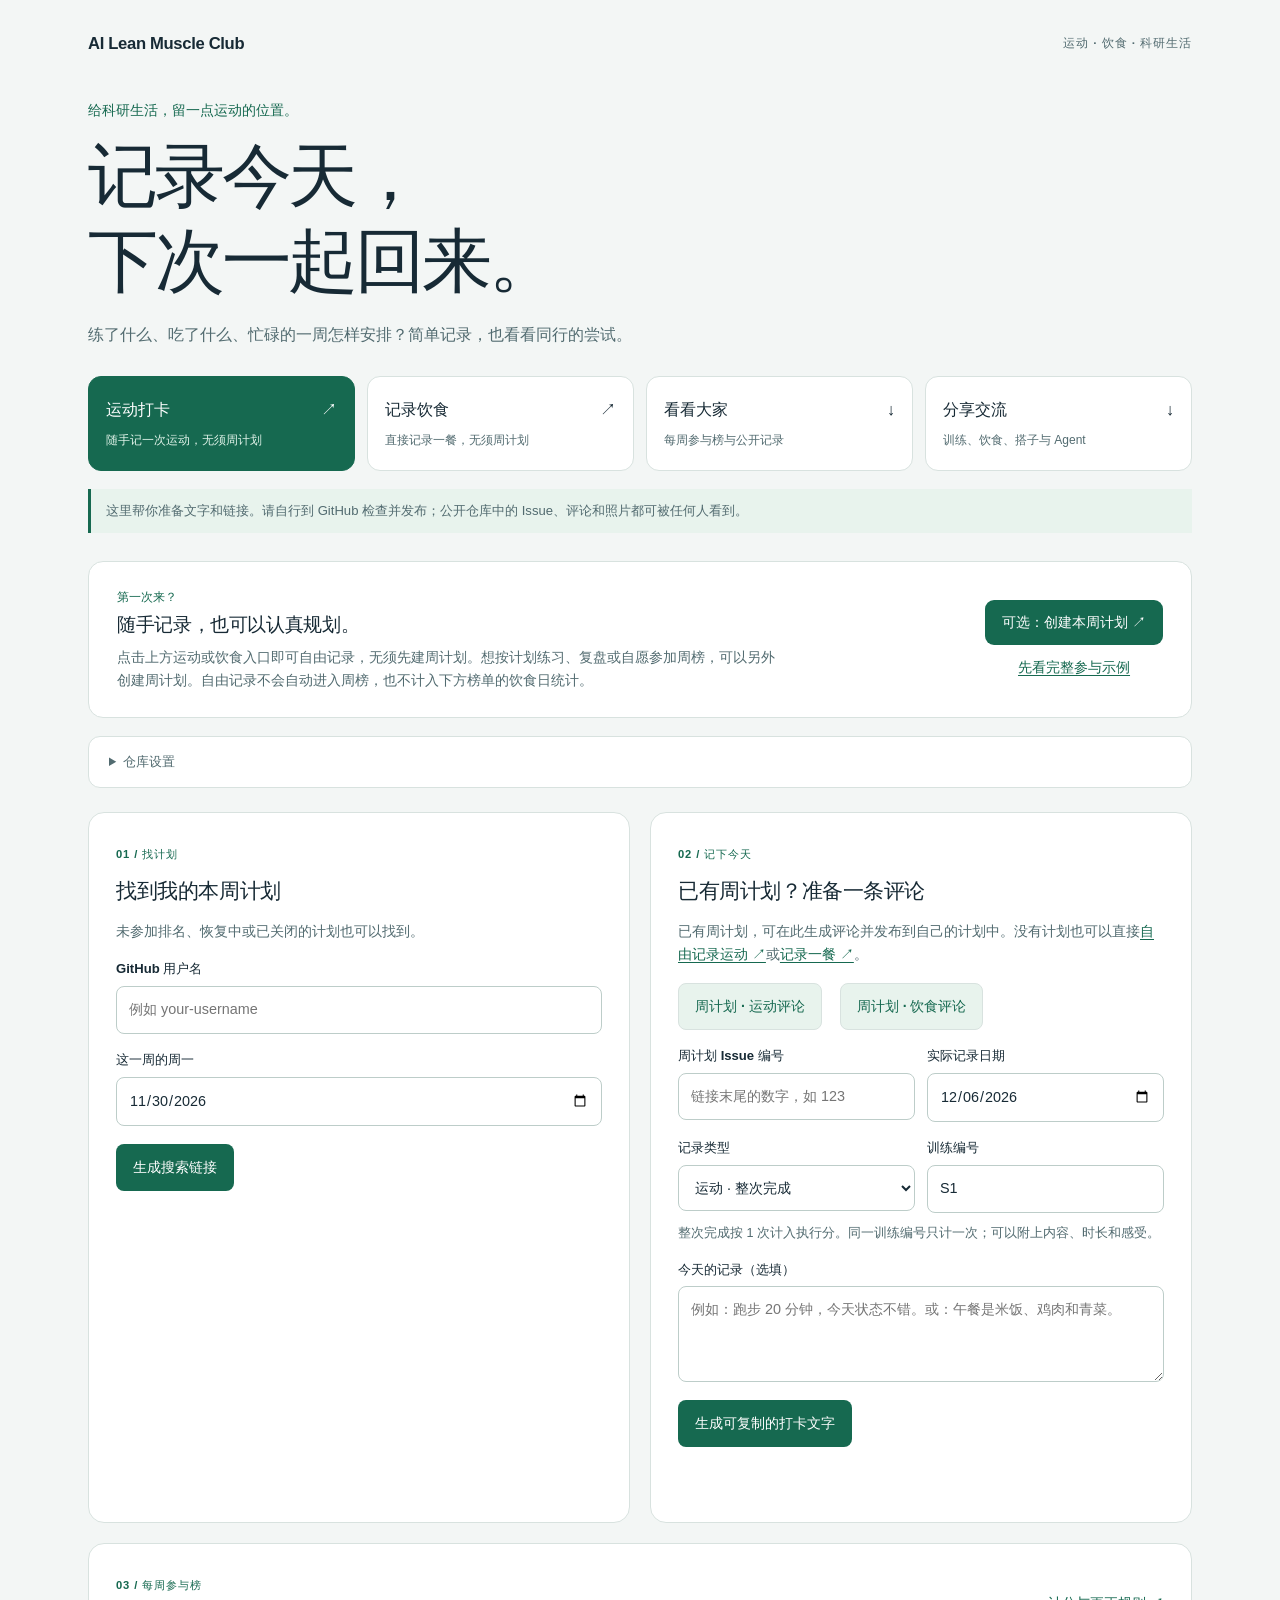
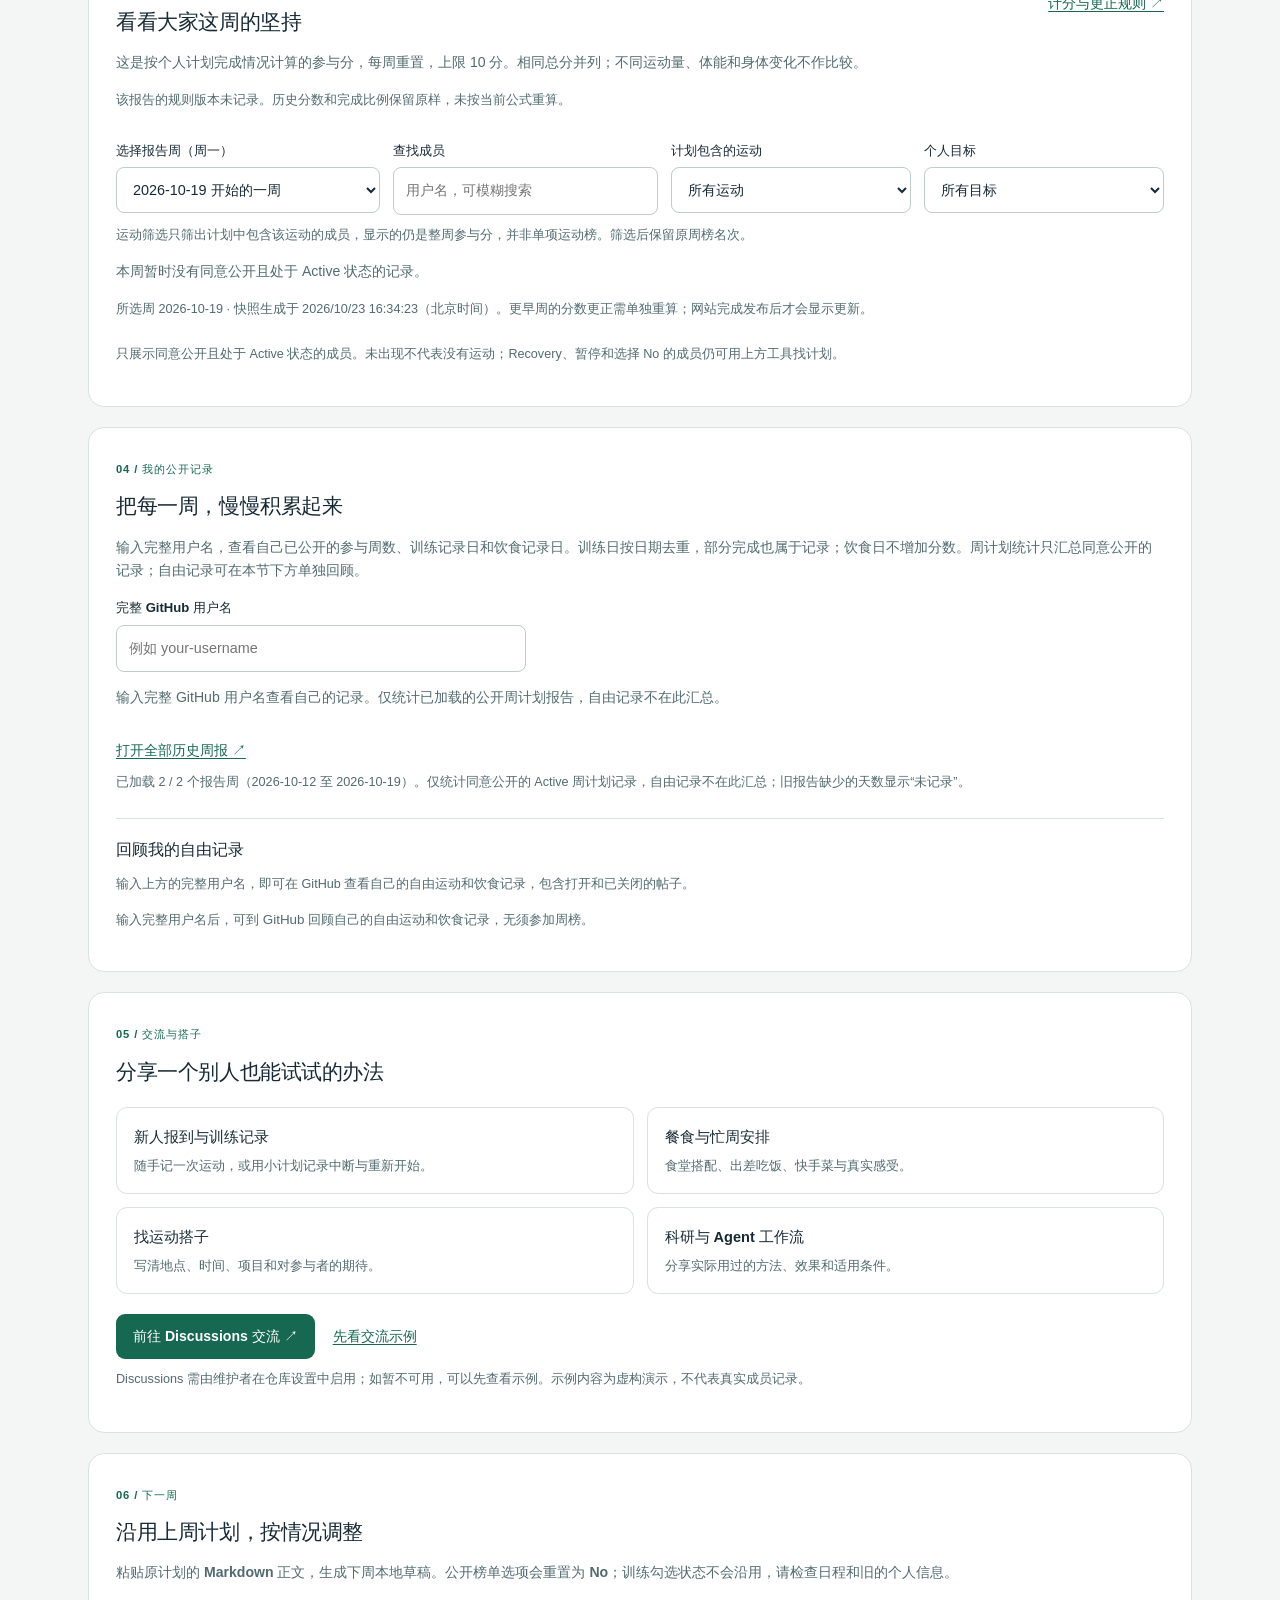
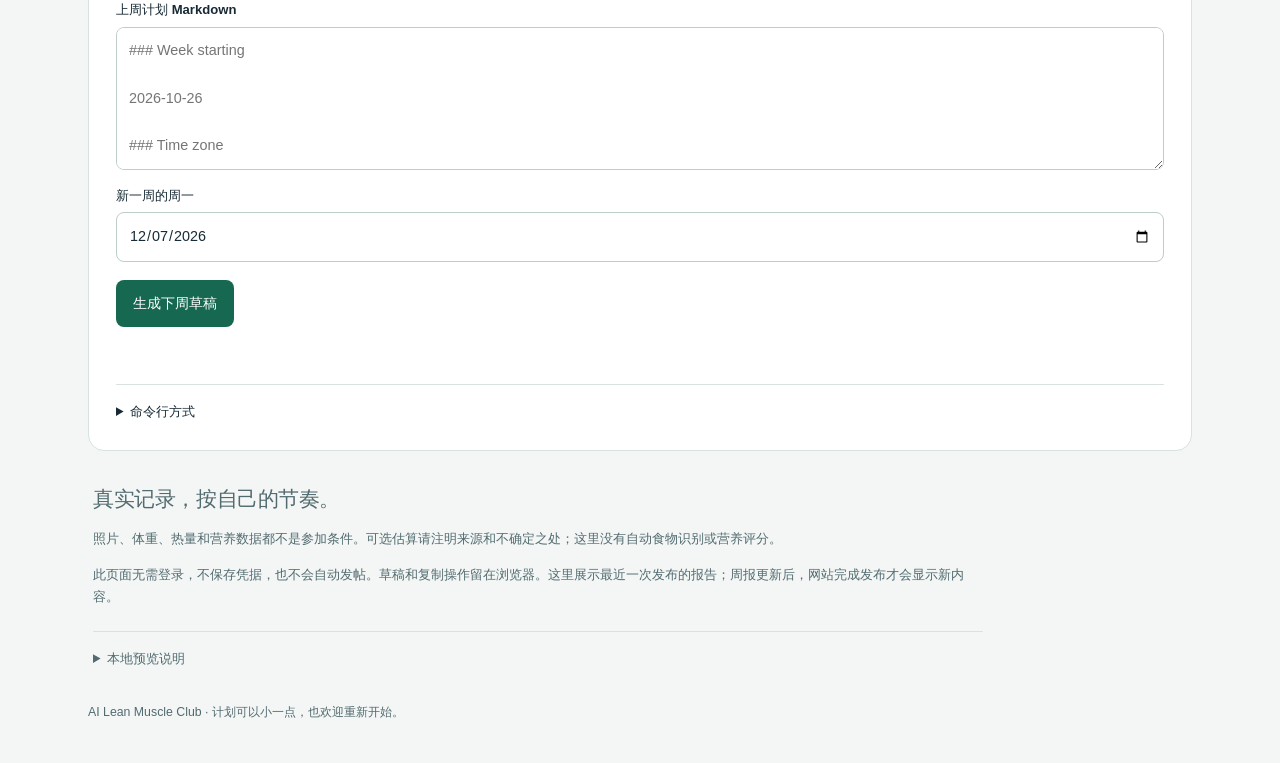
==== commit 7a7d84b3: "Preserve ranking identity and improve community reporting Keep confirmed plans through account renam" ====
--- a/tools/index.html
+++ b/tools/index.html
@@ -75,8 +75,8 @@
       <section class="card wide" aria-labelledby="ranking-heading">
         <div class="section-top"><div><span class="step">03 / 每周参与榜</span><h2 id="ranking-heading">看看大家这周的坚持</h2></div><a class="action-link" href="https://github.com/Al-LeanMuscle-Club/AI-LeanMuscle-Club/blob/main/docs/SCORING.md">计分与更正规则 ↗</a></div>
         <p>这是按个人计划完成情况计算的<strong>参与分</strong>，每周重置，上限 10 分。相同总分并列；不同运动量、体能和身体变化不作比较。</p>
-        <div class="score-guide" aria-label="分数组成"><span>计划 <strong>1</strong></span><span>执行 <strong>0–6</strong></span><span>复盘 <strong>0–2</strong></span><span>获批分享 <strong>0–1</strong></span></div>
-        <p class="hint">执行分 = 6 ×（整次完成 + 0.5 × 部分完成）÷ 已确认计划次数。替代完成计入整次完成；饮食记录不加分。首次成功同步确认计划后，删除计划项不会自动缩小计分分母。</p>
+        <div id="score-guide" class="score-guide" hidden aria-label="v2 分数组成"><span>计划 <strong>1</strong></span><span>执行 <strong>0–6</strong></span><span>复盘 <strong>0–2</strong></span><span>获批分享 <strong>0–1</strong></span></div>
+        <p id="report-rules" class="hint" aria-live="polite">报告载入后会显示该周的评分规则；历史分数按原报告保留，不重新推算。</p>
         <div class="filters">
           <div><label for="filter-week">选择报告周（周一）</label><select id="filter-week"><option value="">等待公开报告</option></select></div>
           <div><label for="filter-handle">查找成员</label><input id="filter-handle" placeholder="用户名，可模糊搜索" autocomplete="off" spellcheck="false"></div>
@@ -92,13 +92,19 @@
 
       <section class="card wide" aria-labelledby="history-heading">
         <span class="step">04 / 我的公开记录</span><h2 id="history-heading">把每一周，慢慢积累起来</h2>
-        <p>输入完整用户名，查看自己已公开的参与周数、训练记录日和饮食记录日。训练日按日期去重，部分完成也属于记录；饮食日不增加分数。这里仅汇总同意公开的周计划记录，自由记录不自动加入。</p>
+        <p>输入完整用户名，查看自己已公开的参与周数、训练记录日和饮食记录日。训练日按日期去重，部分完成也属于记录；饮食日不增加分数。周计划统计只汇总同意公开的记录；自由记录可在本节下方单独回顾。</p>
         <label for="history-handle">完整 GitHub 用户名</label><input id="history-handle" placeholder="例如 your-username" autocomplete="off" spellcheck="false">
         <div id="member-stats" class="stat-grid" hidden aria-live="polite"></div>
         <p id="history-message" class="message" role="status">输入用户名后查看。仅统计已加载周报中的公开周计划记录；自由记录不在此汇总。</p>
         <div class="table-scroll"><table id="history-table" class="responsive-table" hidden><caption class="visually-hidden">成员每周公开记录</caption><thead><tr><th>报告周</th><th>当周名次</th><th>计划完成情况</th><th>参与分 / 10</th><th>训练日</th><th>饮食日</th><th>来源与快照</th></tr></thead><tbody id="history-body"></tbody></table></div>
         <div class="actions"><button id="load-older" class="secondary" type="button" hidden>载入更早的 12 周</button><a class="action-link" href="https://github.com/Al-LeanMuscle-Club/AI-LeanMuscle-Club/blob/main/reports/README.md">打开全部历史周报 ↗</a></div>
         <p id="history-window" class="hint">默认读取最近 12 个报告周，可以继续载入更早报告。旧报告未提供的天数显示“未记录”，不会当成 0。</p>
+        <div class="record-review" aria-labelledby="free-record-heading">
+          <h3 id="free-record-heading">回顾我的自由记录</h3>
+          <p class="hint">输入上方的完整用户名，即可在 GitHub 查看自己的自由运动和饮食记录，包含打开和已关闭的帖子。</p>
+          <div id="free-record-links" class="actions" hidden><a id="free-activity-link" class="action-link" target="_blank" rel="noopener noreferrer">我的自由运动记录 ↗</a><a id="free-meal-link" class="action-link" target="_blank" rel="noopener noreferrer">我的饮食记录 ↗</a></div>
+          <p id="free-record-message" class="message" role="status">输入完整用户名后，可到 GitHub 回顾自己的自由运动和饮食记录，无须参加周榜。</p>
+        </div>
       </section>
 
       <section class="card wide" aria-labelledby="community-heading">
@@ -117,7 +123,7 @@
       </section>
     </div>
 
-    <section class="help" aria-labelledby="help-heading"><h2 id="help-heading">真实记录，按自己的节奏。</h2><p>照片、体重、热量和营养数据都不是参加条件。可选估算请注明来源和不确定之处；这里没有自动食物识别或营养评分。</p><p>此页面无需登录，不保存凭据，也不会自动发帖。草稿和复制操作留在浏览器；公开报告来自本站部署文件。报告更新后，维护者需要重新发布 Pages，网页才能反映新内容。</p><details><summary>本地预览说明</summary><p>GitHub 代码页面不会执行 HTML。请打开部署后的 Pages 地址，或在仓库目录运行 <code>python -m http.server 8000</code>，再打开 <code>http://localhost:8000/tools/</code>。</p></details></section>
+    <section class="help" aria-labelledby="help-heading"><h2 id="help-heading">真实记录，按自己的节奏。</h2><p>照片、体重、热量和营养数据都不是参加条件。可选估算请注明来源和不确定之处；这里没有自动食物识别或营养评分。</p><p>此页面无需登录，不保存凭据，也不会自动发帖。草稿和复制操作留在浏览器。这里展示最近一次发布的报告；周报更新后，网站完成发布才会显示新内容。</p><details><summary>本地预览说明</summary><p>GitHub 代码页面不会执行 HTML。请打开部署后的 Pages 地址，或在仓库目录运行 <code>python -m http.server 8000</code>，再打开 <code>http://localhost:8000/tools/</code>。</p></details></section>
   </main>
   <footer class="wrap"><p>AI Lean Muscle Club · 计划可以小一点，也欢迎重新开始。</p></footer>
 </body>
--- a/tools/style.css
+++ b/tools/style.css
@@ -4,3 +4,4 @@
 @media(max-width:600px){.wrap{padding:0 16px}.page-header{padding-top:23px;padding-bottom:21px}.brand{align-items:flex-start;flex-direction:column;gap:3px}.brand span{font-size:.69rem}.eyebrow{margin-top:31px}h1{font-size:2.8rem}.intro{font-size:.92rem}.entry-grid{gap:10px;margin-top:23px}.entry{padding:16px 13px}.entry strong{font-size:.96rem}.entry>span{font-size:.71rem}.notice{font-size:.76rem}.card{padding:22px 17px;border-radius:13px}.tool-grid{gap:15px}.settings{padding:13px 17px!important}.filters{gap:5px 12px}.filters label{font-size:.76rem}.filters input,.filters select{font-size:.84rem}.field-pair{grid-template-columns:1fr;gap:0}.actions{gap:15px}.stat-grid{gap:8px}.stat-grid>div{padding:14px 10px}.stat-grid strong{font-size:1.5rem}.stat-grid span{font-size:.76rem}.stat-grid small{font-size:.68rem}.community-grid{grid-template-columns:1fr}.responsive-table{margin-top:0}.responsive-table thead{position:absolute;width:1px;height:1px;overflow:hidden;clip:rect(0,0,0,0)}.responsive-table tbody{display:grid;gap:13px;padding:3px 0}.responsive-table tr{display:grid;grid-template-columns:1fr 1fr;border:1px solid var(--line);border-radius:11px;padding:13px 6px}.responsive-table td{display:block;border:0;padding:8px 10px;white-space:normal!important;min-width:0;overflow-wrap:anywhere}.responsive-table td::before{content:attr(data-label);display:block;color:var(--muted);font-size:.68rem;margin-bottom:4px}.responsive-table td small{max-width:none;font-size:.71rem}.responsive-table td:first-child{font-weight:750;color:var(--accent)}.score-guide{gap:6px}.score-guide>span{font-size:.7rem;padding:7px 9px}.score-guide strong{margin-left:5px}.help{padding:0 2px}input,select,textarea{font-size:16px}.welcome-links .action-link{font-size:.8rem}.button-link{font-size:.82rem}}
 @media(prefers-color-scheme:dark){:root{color:#e7f0ed;background:#111c1b;--line:#344b46;--surface:#1c2a28;--muted:#b0c7c1;--soft:#253b32;--accent:#8cd5af;--error:#ffaaaa}.entry:first-child,.button-link,button{color:#102b20}.entry:first-child>span{color:#173e2e}.entry:first-child>strong{color:#102b20}input,select,textarea{border-color:#526b62}textarea[readonly]{background:#15241f}.secondary{color:var(--accent)}input:focus,textarea:focus,select:focus{outline-color:#8cd5af45}}
 @media(prefers-reduced-motion:reduce){:root{scroll-behavior:auto}.entry{transition:none}.entry:hover{transform:none}}
+.record-review{border-top:1px solid var(--line);margin-top:25px;padding-top:18px}.record-review h3{font-size:1rem;margin:0 0 8px}.record-review .actions{margin-top:12px}
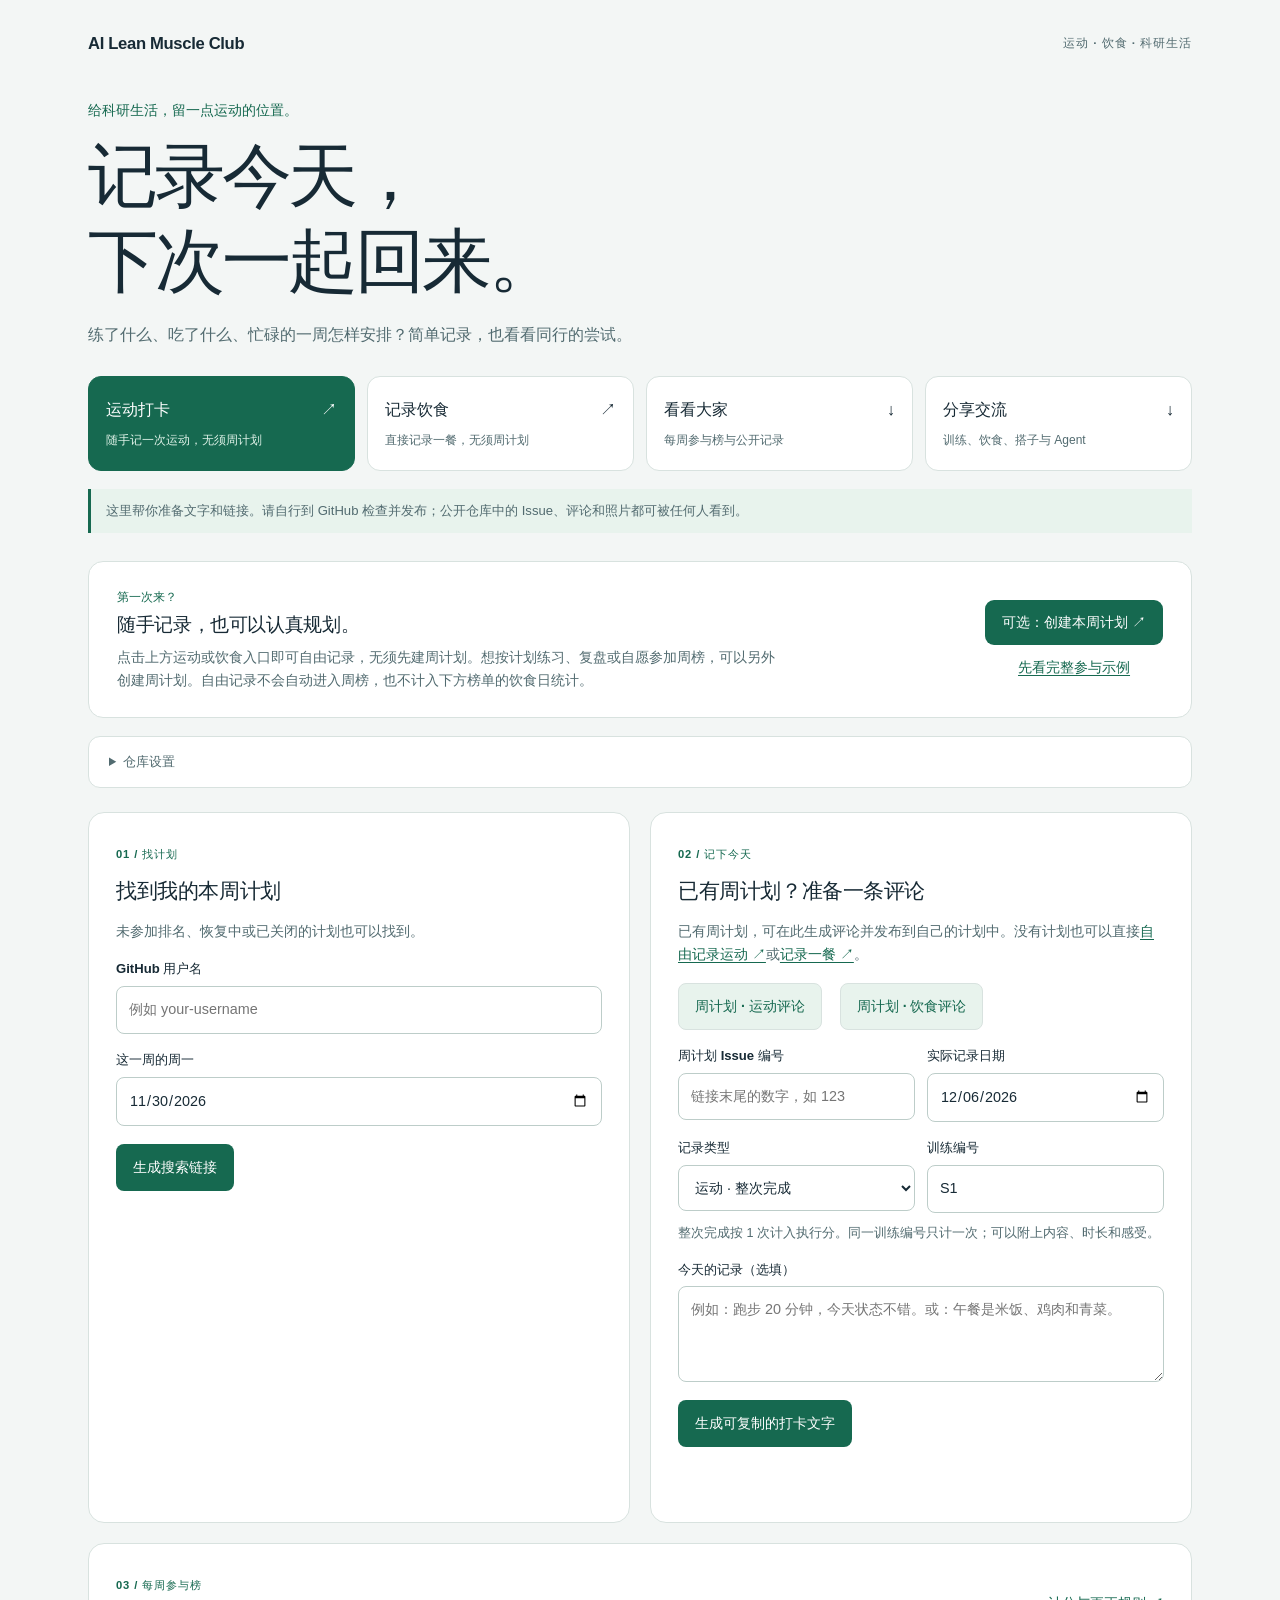
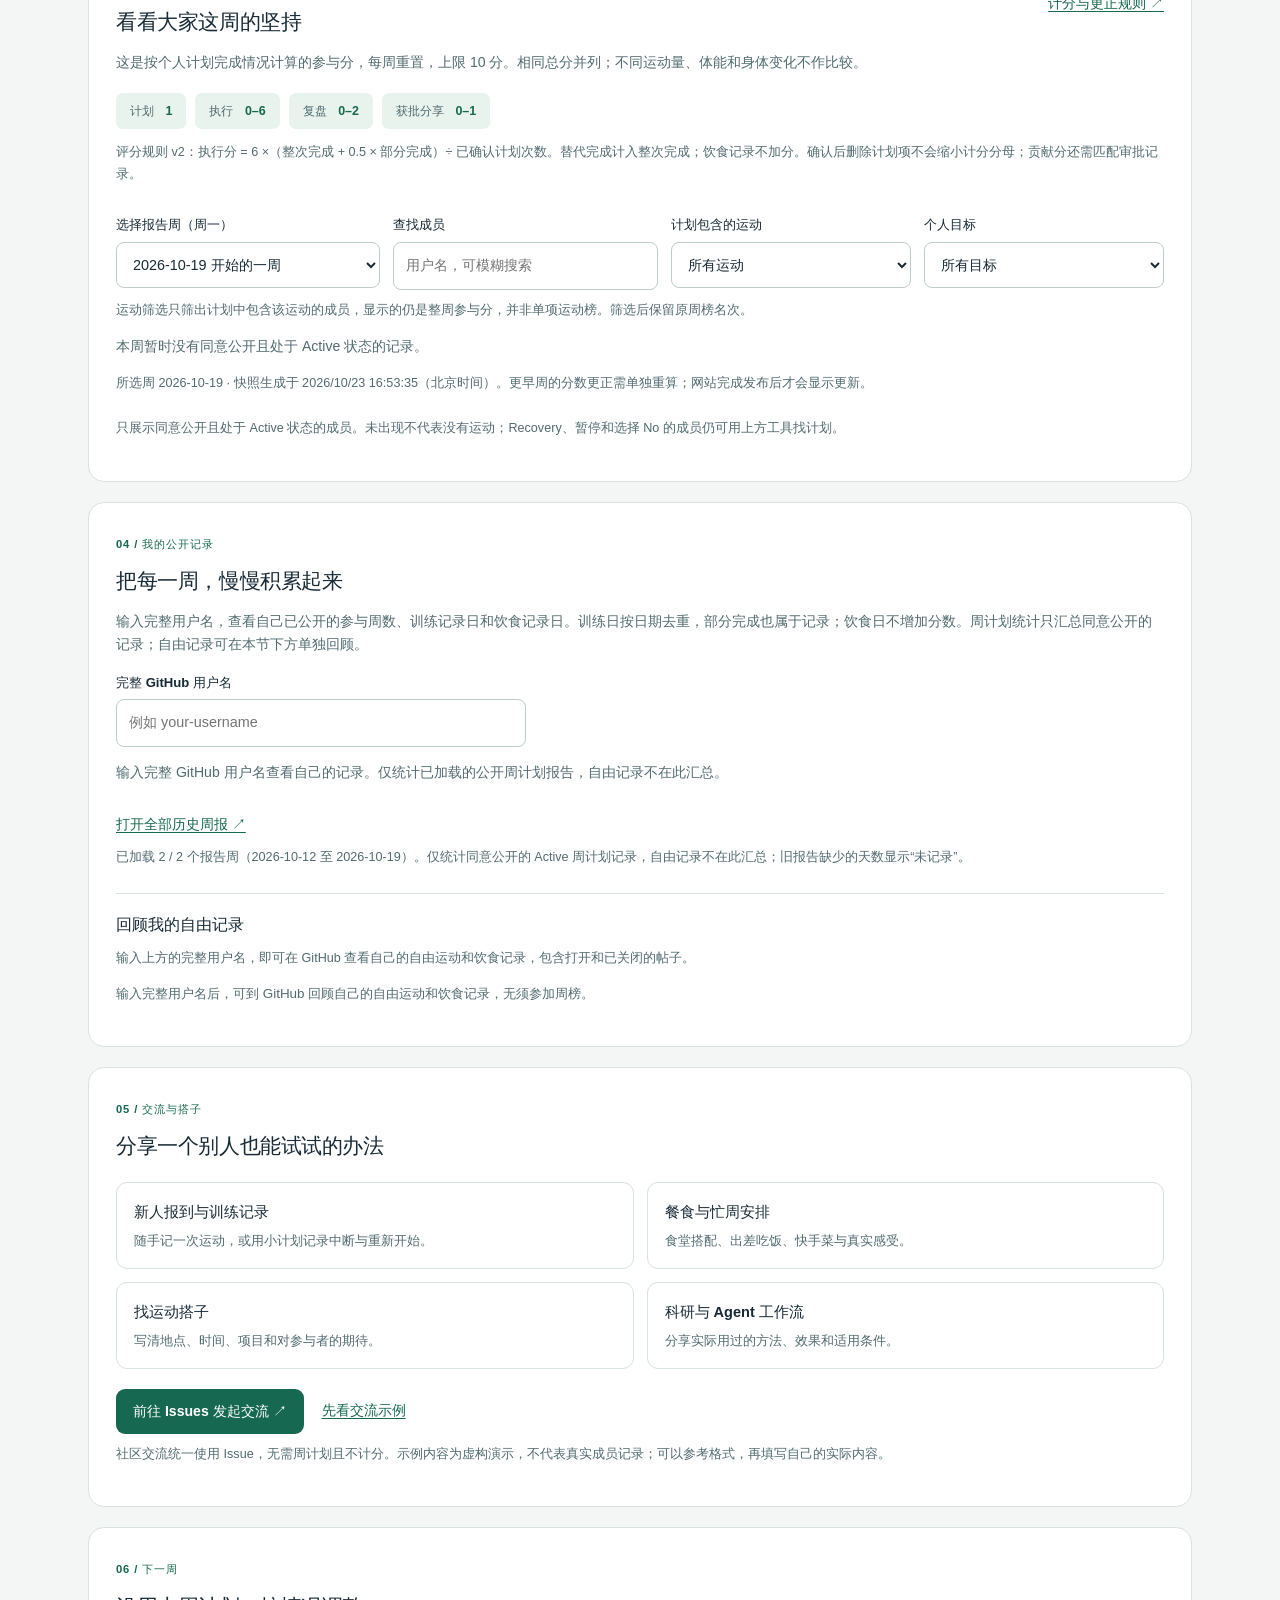
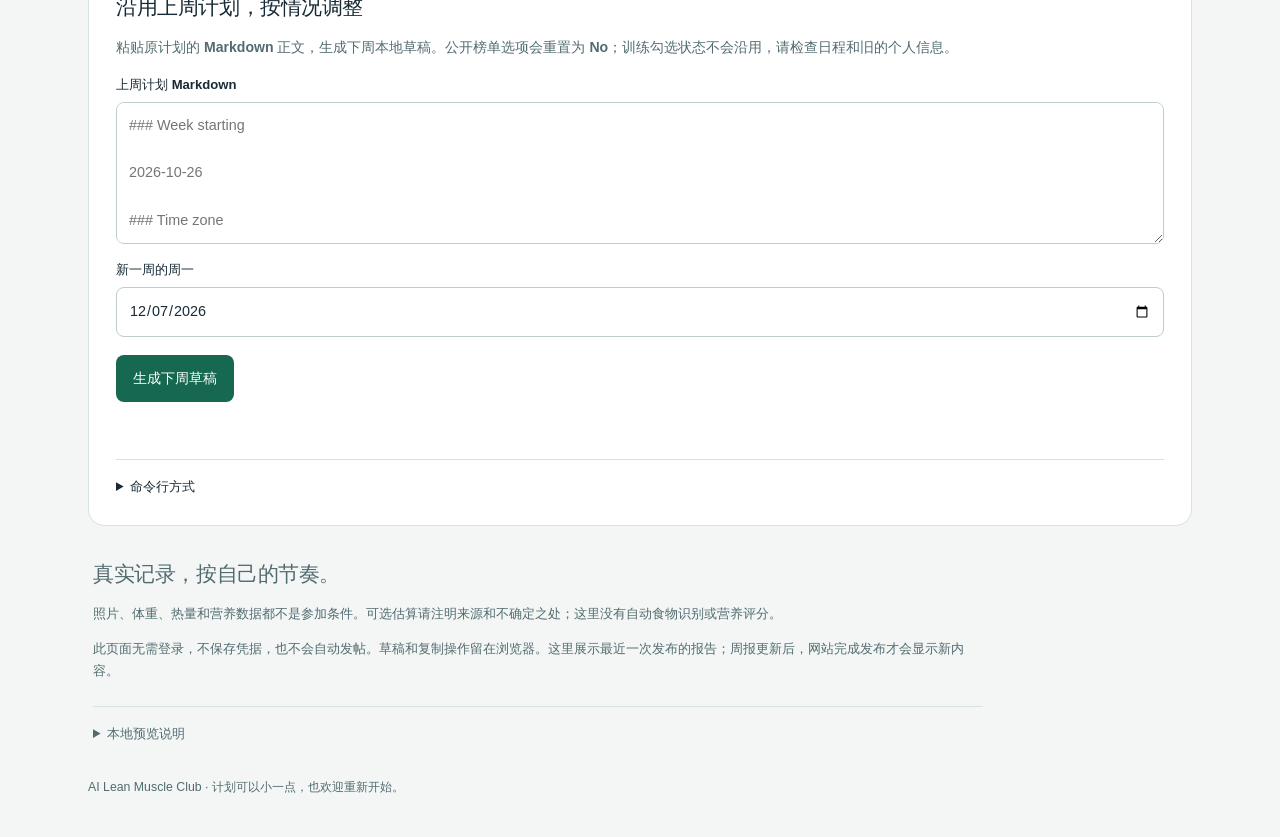
==== commit ef175d4f: "Move community conversations and forms to Issues" ====
--- a/tools/index.html
+++ b/tools/index.html
@@ -110,7 +110,7 @@
       <section class="card wide" aria-labelledby="community-heading">
         <span class="step">05 / 交流与搭子</span><h2 id="community-heading">分享一个别人也能试试的办法</h2>
         <div class="community-grid"><a href="https://github.com/Al-LeanMuscle-Club/AI-LeanMuscle-Club/tree/main/examples"><strong>新人报到与训练记录</strong><span>随手记一次运动，或用小计划记录中断与重新开始。</span></a><a href="https://github.com/Al-LeanMuscle-Club/AI-LeanMuscle-Club/tree/main/examples"><strong>餐食与忙周安排</strong><span>食堂搭配、出差吃饭、快手菜与真实感受。</span></a><a href="https://github.com/Al-LeanMuscle-Club/AI-LeanMuscle-Club/tree/main/examples"><strong>找运动搭子</strong><span>写清地点、时间、项目和对参与者的期待。</span></a><a href="https://github.com/Al-LeanMuscle-Club/AI-LeanMuscle-Club/tree/main/examples"><strong>科研与 Agent 工作流</strong><span>分享实际用过的方法、效果和适用条件。</span></a></div>
-        <div class="actions"><a class="button-link" href="https://github.com/Al-LeanMuscle-Club/AI-LeanMuscle-Club/discussions" target="_blank" rel="noopener noreferrer">前往 Discussions 交流 ↗</a><a class="action-link" href="https://github.com/Al-LeanMuscle-Club/AI-LeanMuscle-Club/tree/main/examples">先看交流示例</a></div><p class="hint">Discussions 需由维护者在仓库设置中启用；如暂不可用，可以先查看示例。示例内容为虚构演示，不代表真实成员记录。</p>
+        <div class="actions"><a class="button-link" href="https://github.com/Al-LeanMuscle-Club/AI-LeanMuscle-Club/issues/new/choose" target="_blank" rel="noopener noreferrer">前往 Issues 发起交流 ↗</a><a class="action-link" href="https://github.com/Al-LeanMuscle-Club/AI-LeanMuscle-Club/tree/main/examples">先看交流示例</a></div><p class="hint">社区交流统一使用 Issue，无需周计划且不计分。示例内容为虚构演示，不代表真实成员记录；可以参考格式，再填写自己的实际内容。</p>
       </section>
 
       <section class="card wide" aria-labelledby="carry-heading">
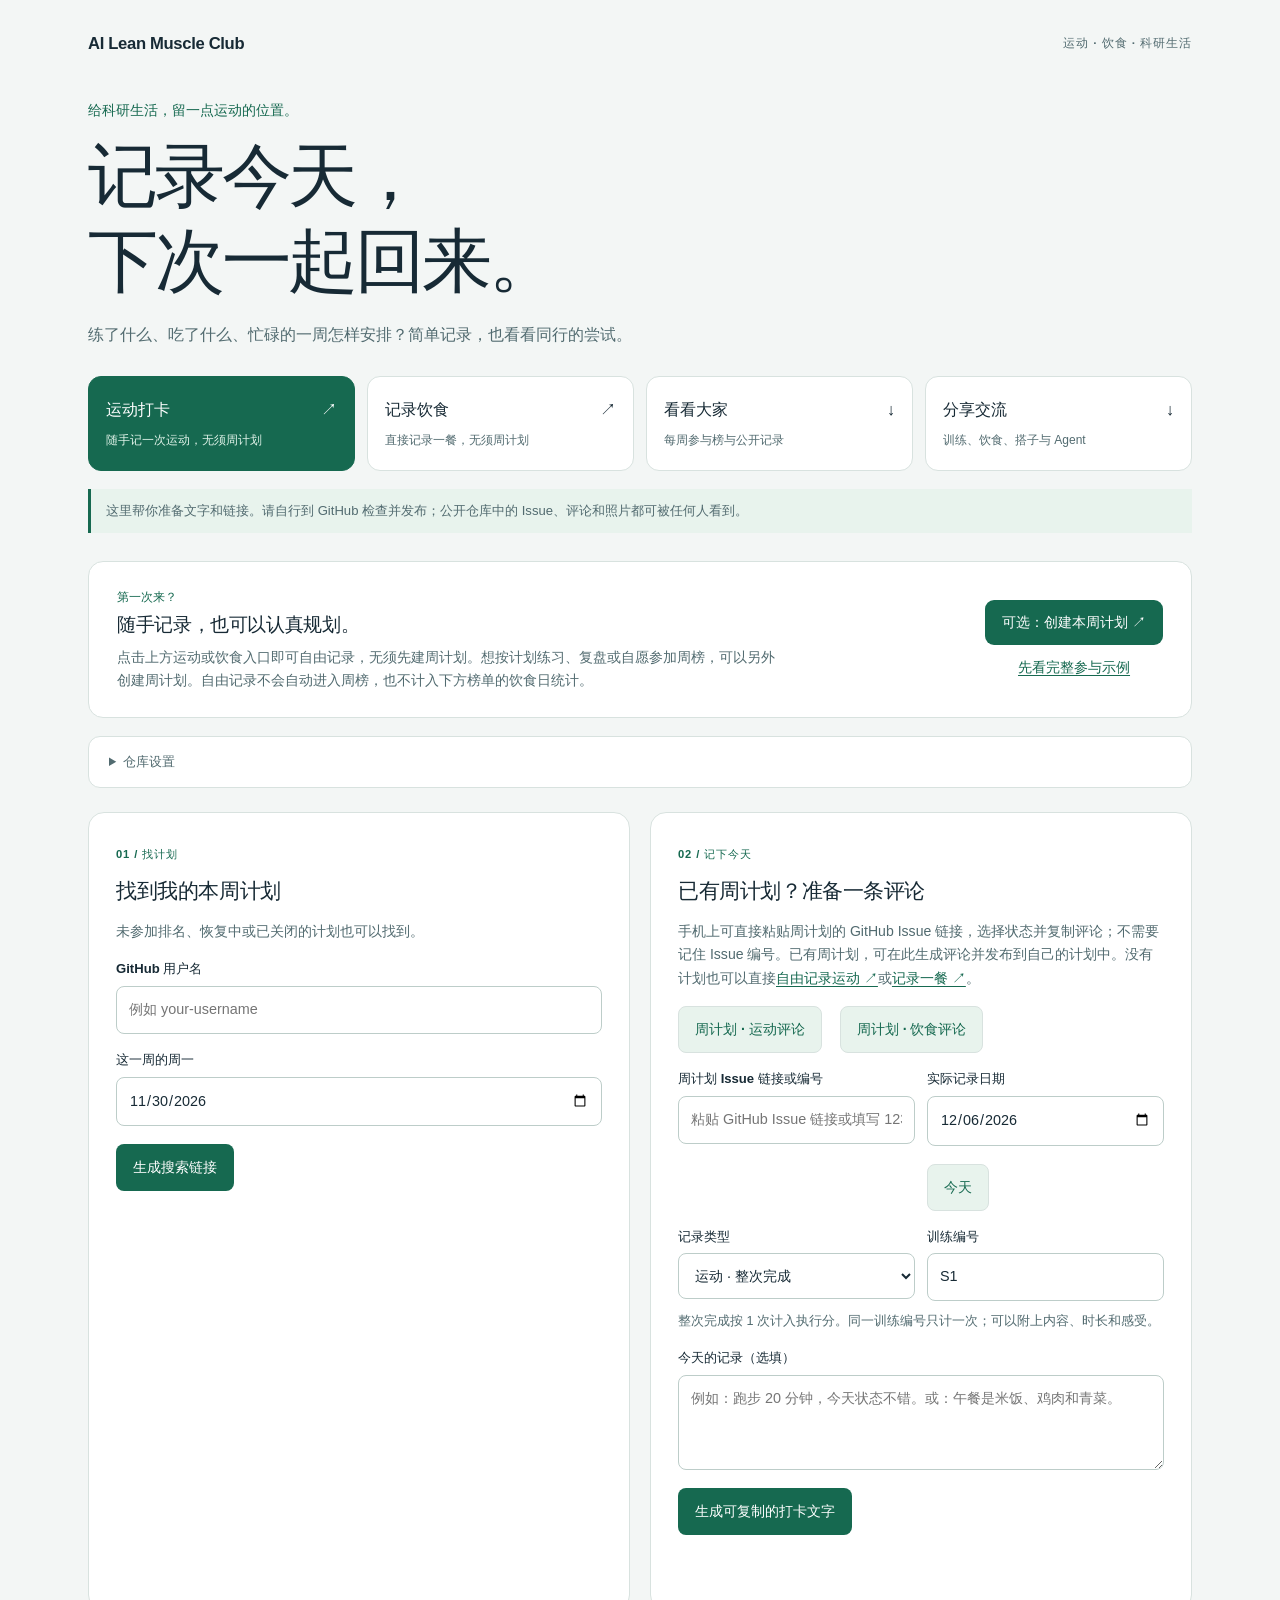
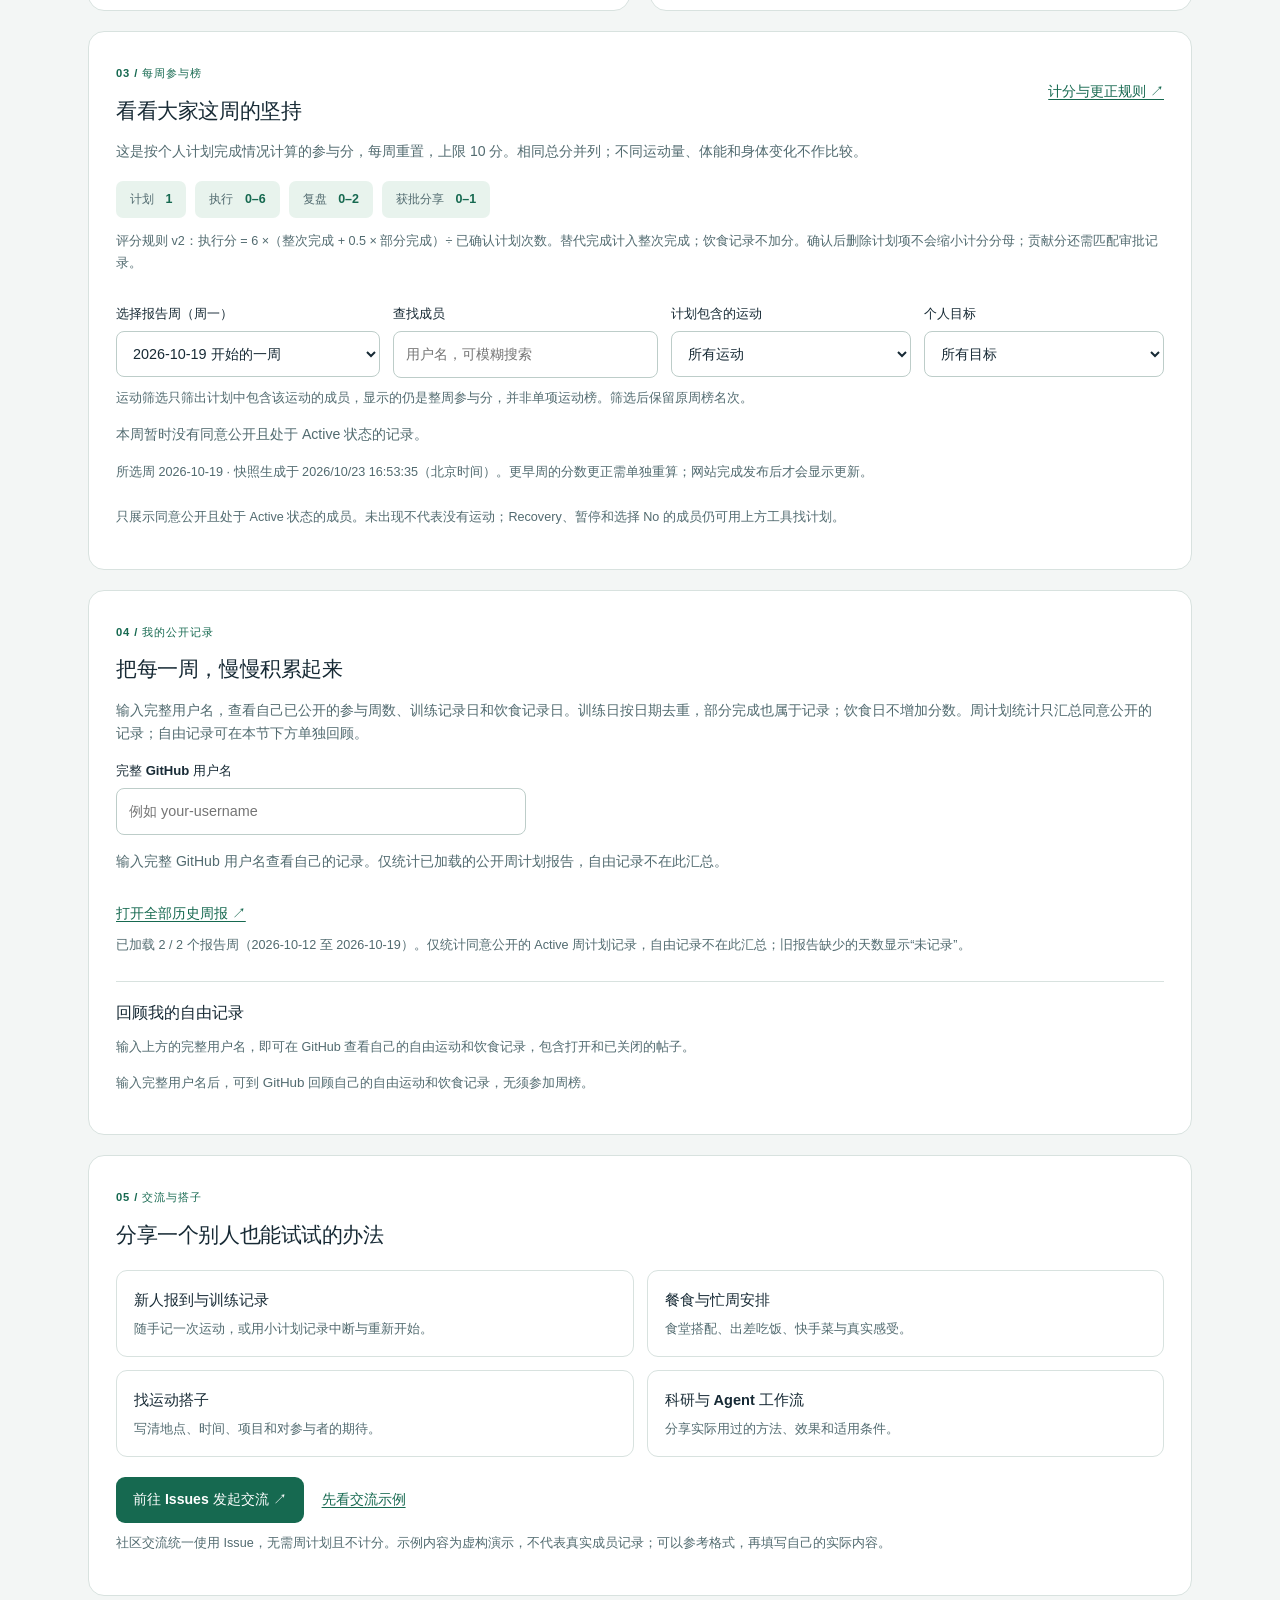
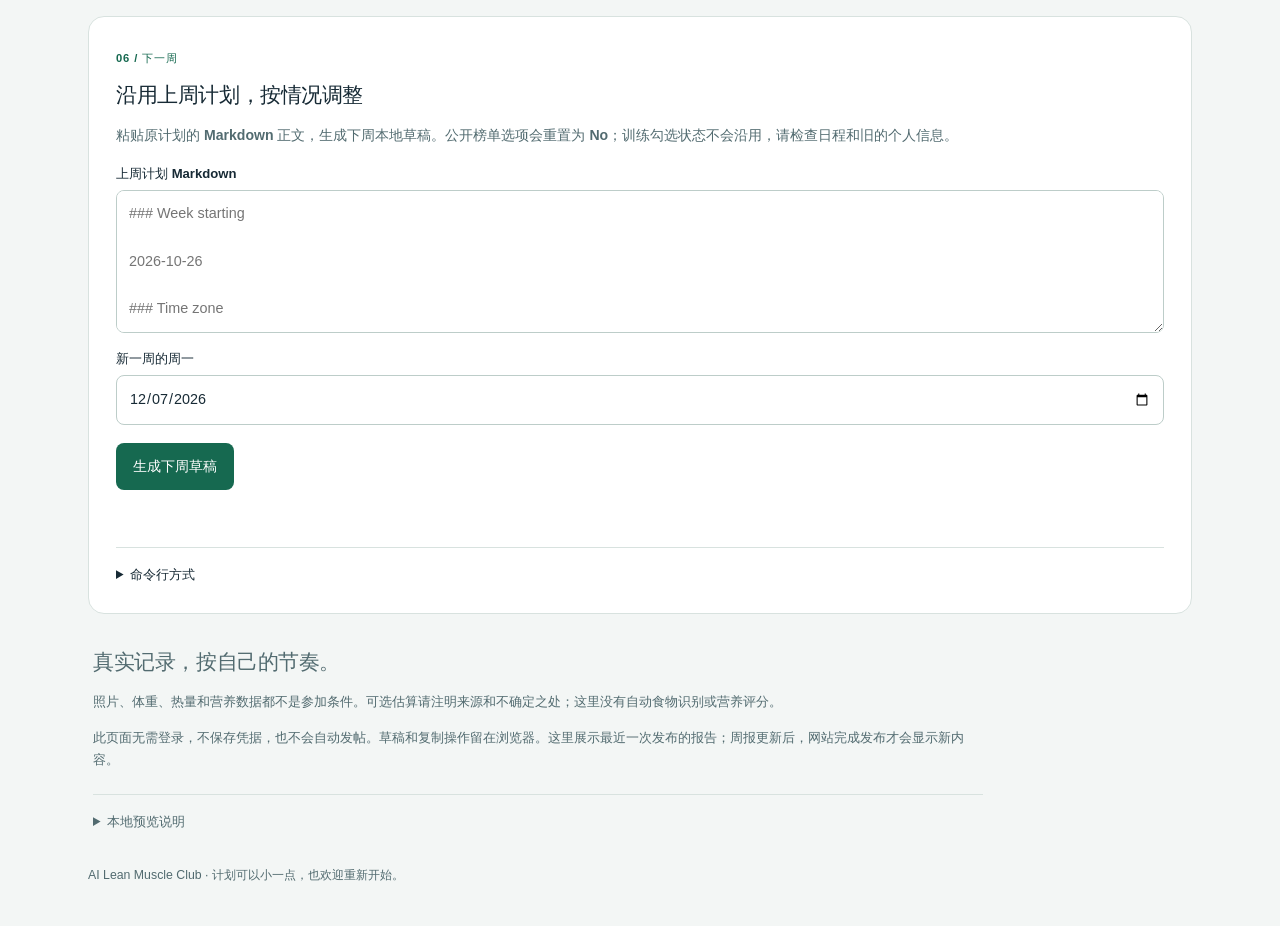
==== commit d2c83604: "feat: streamline mobile check-ins and issue-link entry" ====
--- a/tools/index.html
+++ b/tools/index.html
@@ -49,12 +49,12 @@
       <section class="card" aria-labelledby="log-heading">
         <span class="step">02 / 记下今天</span>
         <h2 id="log-heading" tabindex="-1">已有周计划？准备一条评论</h2>
-        <p>已有周计划，可在此生成评论并发布到自己的计划中。没有计划也可以直接<a href="https://github.com/Al-LeanMuscle-Club/AI-LeanMuscle-Club/issues/new?template=activity-record.yml" target="_blank" rel="noopener noreferrer">自由记录运动 ↗</a>或<a href="https://github.com/Al-LeanMuscle-Club/AI-LeanMuscle-Club/issues/new?template=meal-record.yml" target="_blank" rel="noopener noreferrer">记录一餐 ↗</a>。</p>
+        <p>手机上可直接粘贴周计划的 GitHub Issue 链接，选择状态并复制评论；不需要记住 Issue 编号。已有周计划，可在此生成评论并发布到自己的计划中。没有计划也可以直接<a href="https://github.com/Al-LeanMuscle-Club/AI-LeanMuscle-Club/issues/new?template=activity-record.yml" target="_blank" rel="noopener noreferrer">自由记录运动 ↗</a>或<a href="https://github.com/Al-LeanMuscle-Club/AI-LeanMuscle-Club/issues/new?template=meal-record.yml" target="_blank" rel="noopener noreferrer">记录一餐 ↗</a>。</p>
         <div class="actions" aria-label="周计划评论类型"><button id="plan-workout" class="secondary" type="button">周计划 · 运动评论</button><button id="plan-meal" class="secondary" type="button">周计划 · 饮食评论</button></div>
         <form id="log-form">
           <div class="field-pair">
-            <div><label for="log-issue">周计划 Issue 编号</label><input id="log-issue" inputmode="numeric" placeholder="链接末尾的数字，如 123" required></div>
-            <div><label for="log-date">实际记录日期</label><input id="log-date" type="date" required></div>
+            <div><label for="log-issue">周计划 Issue 链接或编号</label><input id="log-issue" inputmode="url" placeholder="粘贴 GitHub Issue 链接或填写 123" autocomplete="off" spellcheck="false" required></div>
+            <div><label for="log-date">实际记录日期</label><input id="log-date" type="date" required><button id="log-today" type="button" class="secondary date-shortcut">今天</button></div>
           </div>
           <div class="field-pair">
             <div><label for="log-status">记录类型</label><select id="log-status"><option value="done">运动 · 整次完成</option><option value="fallback">运动 · 按预设替代方案完成</option><option value="partial">运动 · 部分完成（半次额度）</option><option value="skip">运动 · 跳过</option><option value="meal">饮食 · 记录一餐（不加分）</option></select></div>
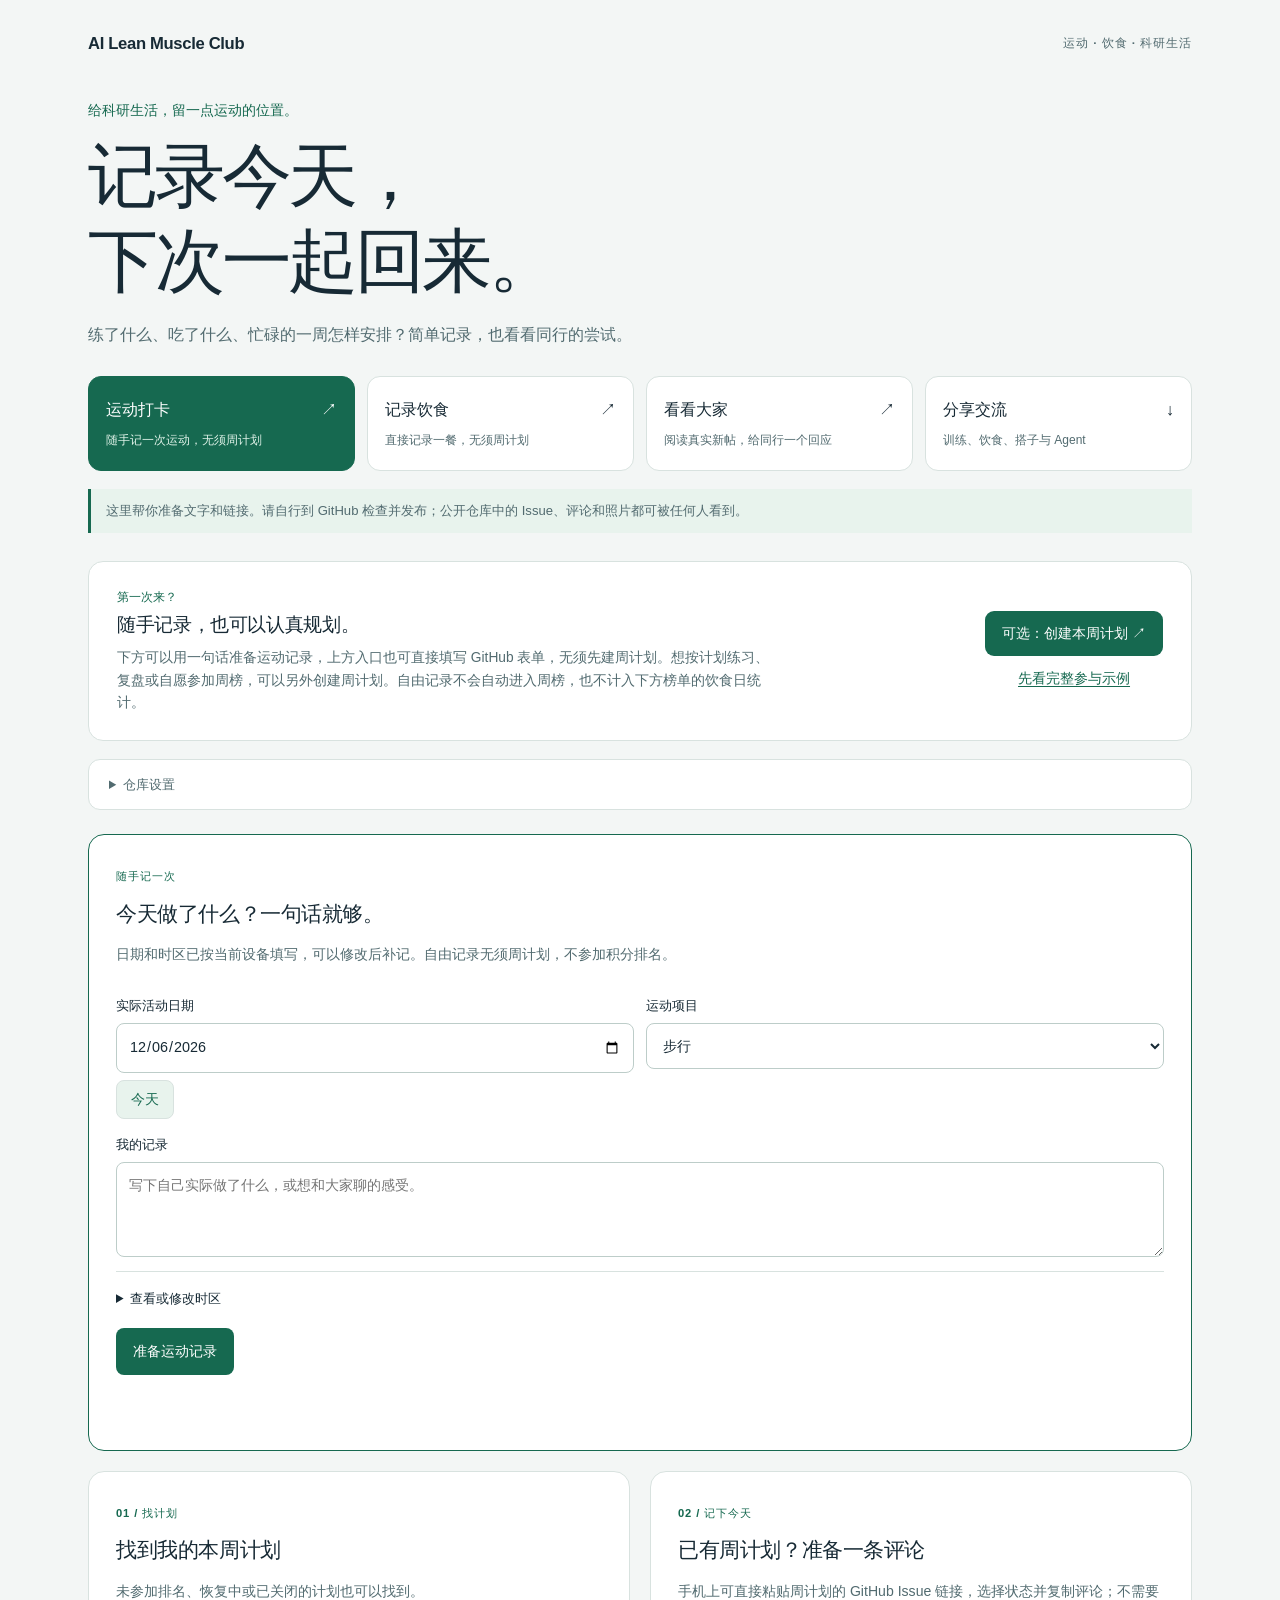
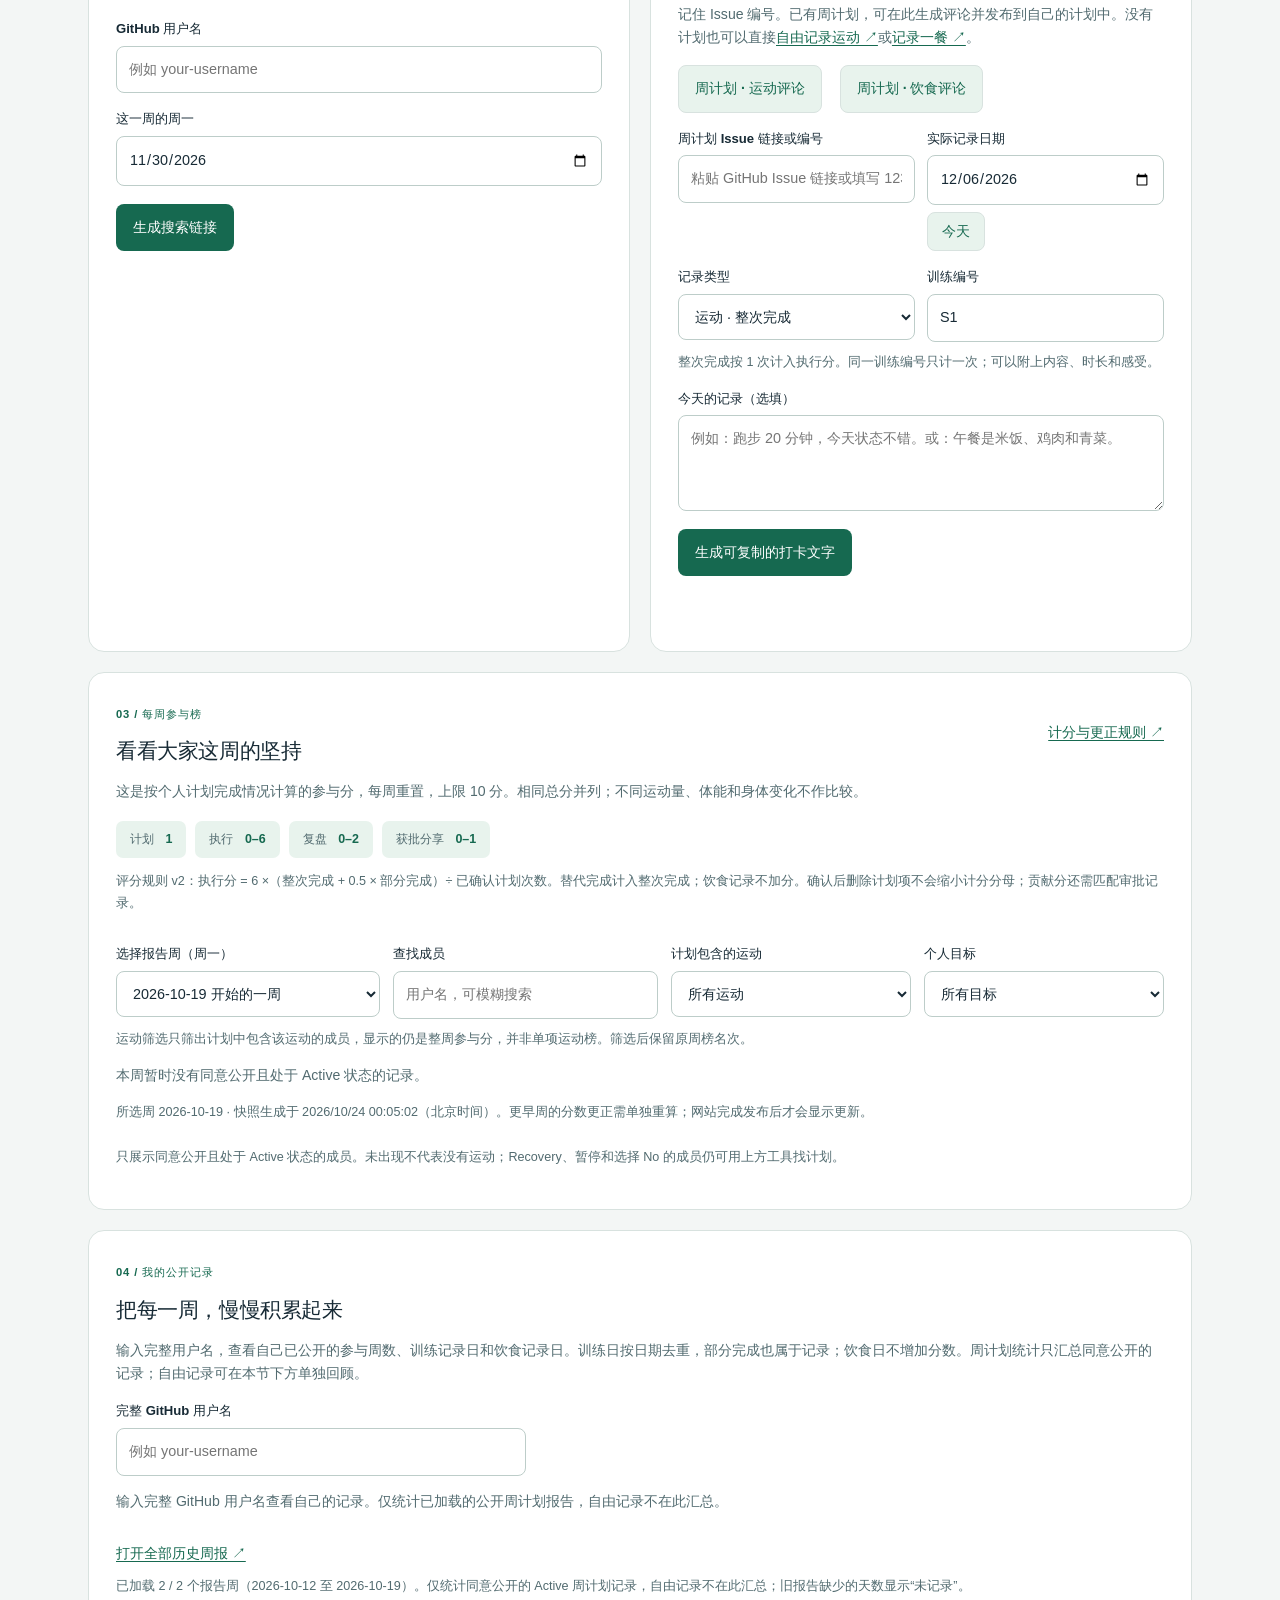
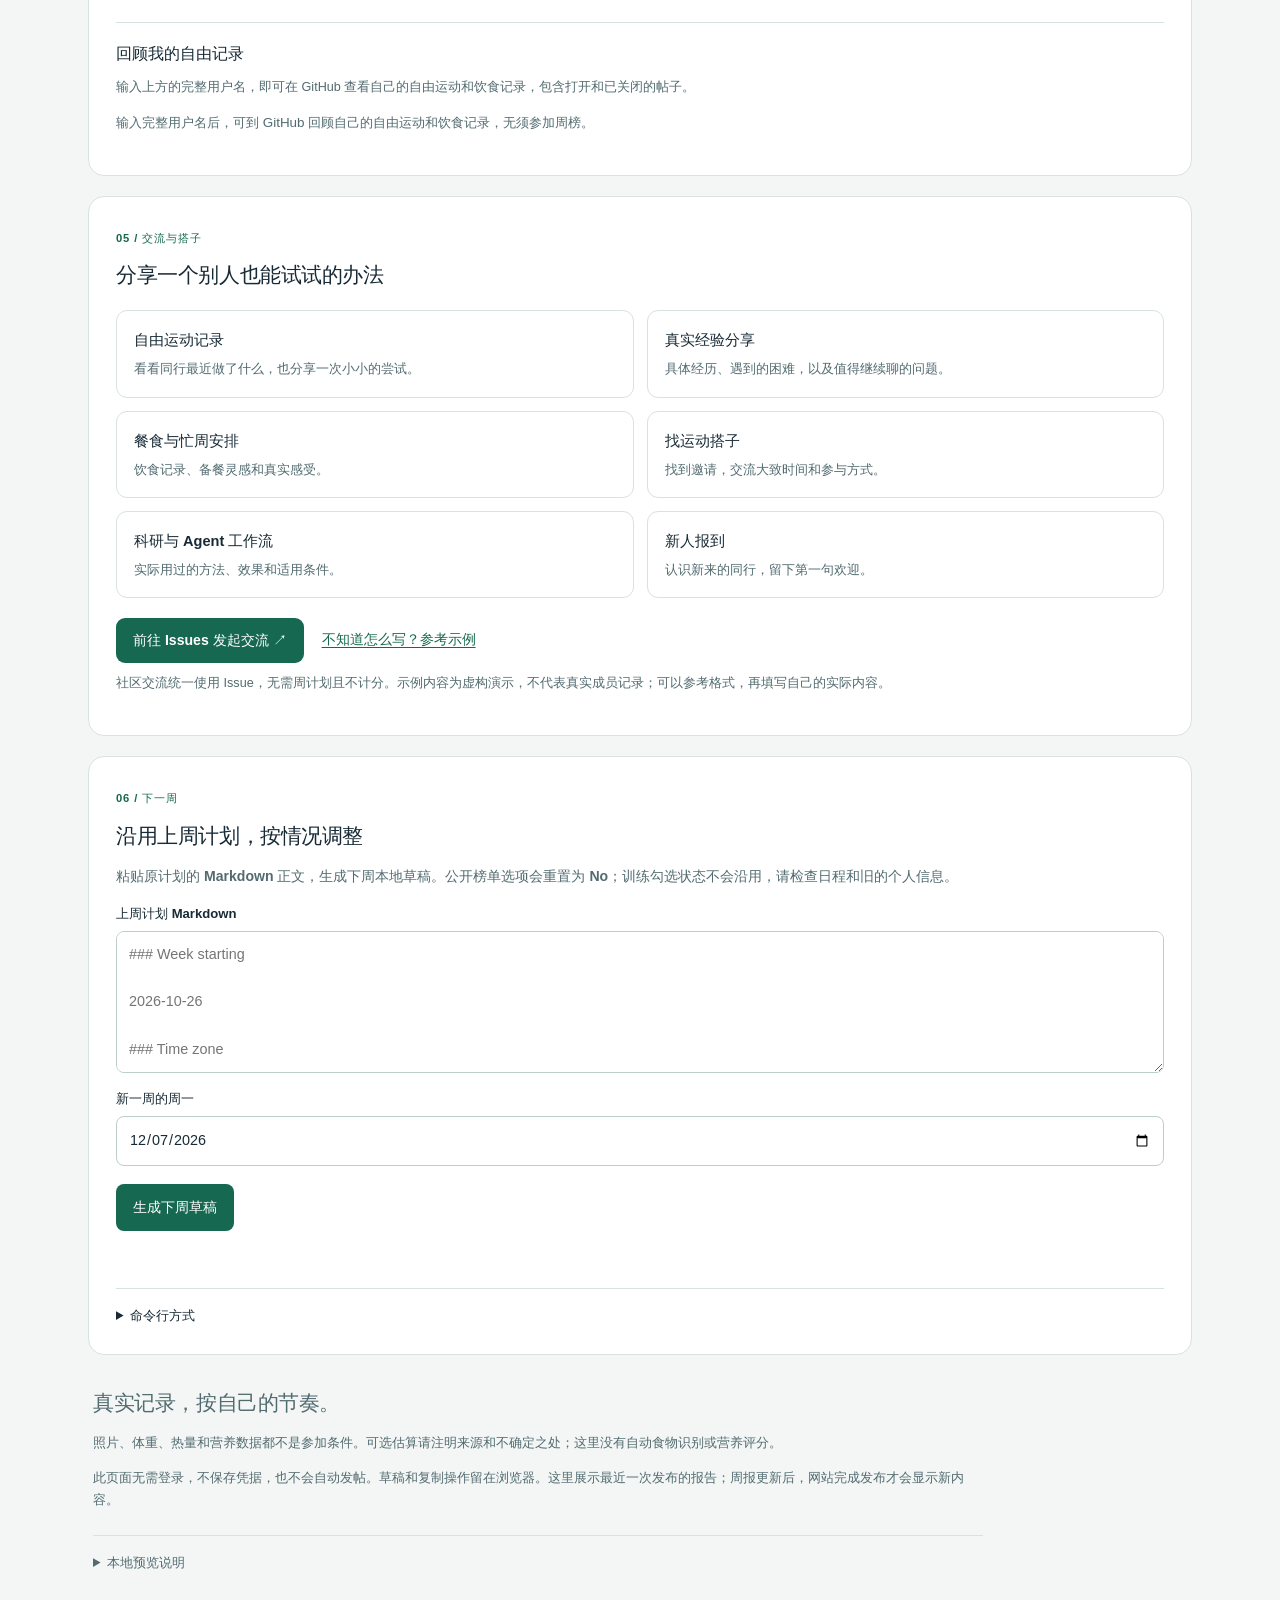
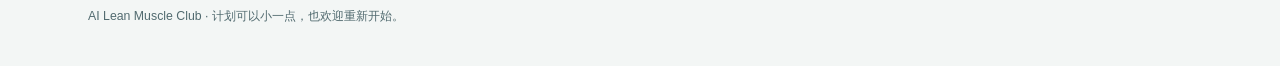
==== commit 46ff5f4c: "Improve community participation, discovery, and member onboarding" ====
--- a/tools/index.html
+++ b/tools/index.html
@@ -18,7 +18,7 @@
     <nav class="entry-grid" aria-label="参与入口">
       <a id="start-workout" class="entry" href="https://github.com/Al-LeanMuscle-Club/AI-LeanMuscle-Club/issues/new?template=activity-record.yml" target="_blank" rel="noopener noreferrer"><strong>运动打卡 <span aria-hidden="true">↗</span></strong><span>随手记一次运动，无须周计划</span></a>
       <a id="start-meal" class="entry" href="https://github.com/Al-LeanMuscle-Club/AI-LeanMuscle-Club/issues/new?template=meal-record.yml" target="_blank" rel="noopener noreferrer"><strong>记录饮食 <span aria-hidden="true">↗</span></strong><span>直接记录一餐，无须周计划</span></a>
-      <a class="entry" href="#ranking-heading"><strong>看看大家 <span aria-hidden="true">↓</span></strong><span>每周参与榜与公开记录</span></a>
+      <a id="browse-community" class="entry" href="https://github.com/Al-LeanMuscle-Club/AI-LeanMuscle-Club/issues?q=is%3Aissue%20-label%3Aexample%20in%3Atitle%20-%22Fictional%20example%22%20-虚构%20sort%3Aupdated-desc" target="_blank" rel="noopener noreferrer"><strong>看看大家 <span aria-hidden="true">↗</span></strong><span>阅读真实新帖，给同行一个回应</span></a>
       <a class="entry" href="#community-heading"><strong>分享交流 <span aria-hidden="true">↓</span></strong><span>训练、饮食、搭子与 Agent</span></a>
     </nav>
     <p class="notice">这里帮你准备文字和链接。请自行到 GitHub 检查并发布；公开仓库中的 Issue、评论和照片都可被任何人看到。</p>
@@ -26,13 +26,26 @@
 
   <main class="wrap">
     <section class="welcome" aria-labelledby="welcome-heading">
-      <div><p class="eyebrow">第一次来？</p><h2 id="welcome-heading">随手记录，也可以认真规划。</h2><p>点击上方运动或饮食入口即可自由记录，无须先建周计划。想按计划练习、复盘或自愿参加周榜，可以另外创建周计划。自由记录不会自动进入周榜，也不计入下方榜单的饮食日统计。</p></div>
+      <div><p class="eyebrow">第一次来？</p><h2 id="welcome-heading">随手记录，也可以认真规划。</h2><p>下方可以用一句话准备运动记录，上方入口也可直接填写 GitHub 表单，无须先建周计划。想按计划练习、复盘或自愿参加周榜，可以另外创建周计划。自由记录不会自动进入周榜，也不计入下方榜单的饮食日统计。</p></div>
       <div class="welcome-links"><a class="button-link" href="https://github.com/Al-LeanMuscle-Club/AI-LeanMuscle-Club/issues/new?template=weekly-plan.yml" target="_blank" rel="noopener noreferrer">可选：创建本周计划 ↗</a><a class="action-link" href="https://github.com/Al-LeanMuscle-Club/AI-LeanMuscle-Club/tree/main/examples">先看完整参与示例</a></div>
     </section>
 
-    <details class="settings"><summary>仓库设置</summary><label for="repository">GitHub 仓库</label><input id="repository" value="Al-LeanMuscle-Club/AI-LeanMuscle-Club" autocomplete="off" spellcheck="false"><p class="hint">此设置只用于找计划和打开评论链接。下方榜单读取当前部署站点的公开报告。</p></details>
+    <details class="settings"><summary>仓库设置</summary><label for="repository">GitHub 仓库</label><input id="repository" value="Al-LeanMuscle-Club/AI-LeanMuscle-Club" autocomplete="off" spellcheck="false"><p class="hint">此设置用于草稿、搜索和社区链接。下方榜单读取当前部署站点的公开报告。</p></details>
 
     <div class="tool-grid">
+      <section class="card wide quick-record" aria-labelledby="activity-heading">
+        <span class="step">随手记一次</span><h2 id="activity-heading">今天做了什么？一句话就够。</h2>
+        <p>日期和时区已按当前设备填写，可以修改后补记。自由记录无须周计划，不参加积分排名。</p>
+        <form id="activity-form">
+          <div class="field-pair"><div><label for="activity-date">实际活动日期</label><input id="activity-date" type="date" required><button id="activity-today" type="button" class="secondary date-shortcut">今天</button></div><div><label for="activity-sport">运动项目</label><select id="activity-sport"><option value="walking">步行</option><option value="strength">力量</option><option value="basketball">篮球</option><option value="running">跑步</option><option value="swimming">游泳</option><option value="cycling">骑行</option><option value="mobility">活动恢复</option><option value="other">其他</option></select></div></div>
+          <label for="activity-text">我的记录</label><textarea id="activity-text" rows="3" maxlength="500" placeholder="写下自己实际做了什么，或想和大家聊的感受。" required></textarea>
+          <details><summary>查看或修改时区</summary><label for="activity-zone">活动发生地的时区</label><input id="activity-zone" placeholder="例如 Asia/Shanghai" required><p class="hint">旅行或补记时，请确认这里是活动发生地的时区。</p></details>
+          <button type="submit">准备运动记录</button>
+        </form>
+        <p id="activity-message" class="message" role="status"></p>
+        <div id="activity-result" hidden><div class="actions"><a id="activity-link" class="button-link" target="_blank" rel="noopener noreferrer">到 GitHub 检查并发布 ↗</a></div><details><summary>查看或复制草稿</summary><label for="activity-output">我的运动记录草稿</label><textarea id="activity-output" rows="8" readonly></textarea><button id="copy-activity" class="secondary" type="button">复制草稿</button></details><p class="hint">照片和更多内容可在 GitHub 补充。记录将公开；准备草稿不会发布帖子。</p></div>
+      </section>
+
       <section class="card" aria-labelledby="find-heading">
         <span class="step">01 / 找计划</span>
         <h2 id="find-heading">找到我的本周计划</h2>
@@ -72,6 +85,12 @@
         </div>
       </section>
 
+      <section id="community-overview" class="card wide" aria-labelledby="community-overview-heading" hidden>
+        <div class="section-top"><div><span class="step">社区近况</span><h2 id="community-overview-heading">发过记录，也参与过交流。</h2></div><a id="browse-community-summary" class="action-link" href="https://github.com/Al-LeanMuscle-Club/AI-LeanMuscle-Club/issues" target="_blank" rel="noopener noreferrer">阅读与回应真实帖子 ↗</a></div>
+        <p id="community-week" class="hint"></p><div id="community-stats" class="stat-grid" aria-live="polite"></div><p id="community-breakdown" class="hint"></p>
+        <p class="hint">随下方所选报告周变化。统计社区帖和人工回复，不包含虚构示例、机器人或开发任务；这里的参与人数与周计划参榜人数不同，不增加积分。</p>
+      </section>
+
       <section class="card wide" aria-labelledby="ranking-heading">
         <div class="section-top"><div><span class="step">03 / 每周参与榜</span><h2 id="ranking-heading">看看大家这周的坚持</h2></div><a class="action-link" href="https://github.com/Al-LeanMuscle-Club/AI-LeanMuscle-Club/blob/main/docs/SCORING.md">计分与更正规则 ↗</a></div>
         <p>这是按个人计划完成情况计算的<strong>参与分</strong>，每周重置，上限 10 分。相同总分并列；不同运动量、体能和身体变化不作比较。</p>
@@ -109,8 +128,8 @@
 
       <section class="card wide" aria-labelledby="community-heading">
         <span class="step">05 / 交流与搭子</span><h2 id="community-heading">分享一个别人也能试试的办法</h2>
-        <div class="community-grid"><a href="https://github.com/Al-LeanMuscle-Club/AI-LeanMuscle-Club/tree/main/examples"><strong>新人报到与训练记录</strong><span>随手记一次运动，或用小计划记录中断与重新开始。</span></a><a href="https://github.com/Al-LeanMuscle-Club/AI-LeanMuscle-Club/tree/main/examples"><strong>餐食与忙周安排</strong><span>食堂搭配、出差吃饭、快手菜与真实感受。</span></a><a href="https://github.com/Al-LeanMuscle-Club/AI-LeanMuscle-Club/tree/main/examples"><strong>找运动搭子</strong><span>写清地点、时间、项目和对参与者的期待。</span></a><a href="https://github.com/Al-LeanMuscle-Club/AI-LeanMuscle-Club/tree/main/examples"><strong>科研与 Agent 工作流</strong><span>分享实际用过的方法、效果和适用条件。</span></a></div>
-        <div class="actions"><a class="button-link" href="https://github.com/Al-LeanMuscle-Club/AI-LeanMuscle-Club/issues/new/choose" target="_blank" rel="noopener noreferrer">前往 Issues 发起交流 ↗</a><a class="action-link" href="https://github.com/Al-LeanMuscle-Club/AI-LeanMuscle-Club/tree/main/examples">先看交流示例</a></div><p class="hint">社区交流统一使用 Issue，无需周计划且不计分。示例内容为虚构演示，不代表真实成员记录；可以参考格式，再填写自己的实际内容。</p>
+        <div class="community-grid"><a id="topic-activity" href="https://github.com/Al-LeanMuscle-Club/AI-LeanMuscle-Club/issues" target="_blank" rel="noopener noreferrer"><strong>自由运动记录</strong><span>看看同行最近做了什么，也分享一次小小的尝试。</span></a><a id="topic-experience" href="https://github.com/Al-LeanMuscle-Club/AI-LeanMuscle-Club/issues" target="_blank" rel="noopener noreferrer"><strong>真实经验分享</strong><span>具体经历、遇到的困难，以及值得继续聊的问题。</span></a><a id="topic-meal" href="https://github.com/Al-LeanMuscle-Club/AI-LeanMuscle-Club/issues" target="_blank" rel="noopener noreferrer"><strong>餐食与忙周安排</strong><span>饮食记录、备餐灵感和真实感受。</span></a><a id="topic-buddies" href="https://github.com/Al-LeanMuscle-Club/AI-LeanMuscle-Club/issues" target="_blank" rel="noopener noreferrer"><strong>找运动搭子</strong><span>找到邀请，交流大致时间和参与方式。</span></a><a id="topic-research" href="https://github.com/Al-LeanMuscle-Club/AI-LeanMuscle-Club/issues" target="_blank" rel="noopener noreferrer"><strong>科研与 Agent 工作流</strong><span>实际用过的方法、效果和适用条件。</span></a><a id="topic-hello" href="https://github.com/Al-LeanMuscle-Club/AI-LeanMuscle-Club/issues" target="_blank" rel="noopener noreferrer"><strong>新人报到</strong><span>认识新来的同行，留下第一句欢迎。</span></a></div>
+        <div class="actions"><a class="button-link" href="https://github.com/Al-LeanMuscle-Club/AI-LeanMuscle-Club/issues/new/choose" target="_blank" rel="noopener noreferrer">前往 Issues 发起交流 ↗</a><a class="action-link" href="https://github.com/Al-LeanMuscle-Club/AI-LeanMuscle-Club/tree/main/examples">不知道怎么写？参考示例</a></div><p class="hint">社区交流统一使用 Issue，无需周计划且不计分。示例内容为虚构演示，不代表真实成员记录；可以参考格式，再填写自己的实际内容。</p>
       </section>
 
       <section class="card wide" aria-labelledby="carry-heading">
--- a/tools/style.css
+++ b/tools/style.css
@@ -1,7 +1,10 @@
 :root{font-family:Inter,-apple-system,BlinkMacSystemFont,"Segoe UI","PingFang SC","Microsoft YaHei",sans-serif;color:#172a35;background:#f3f6f5;font-synthesis:none;line-height:1.65;--accent:#166950;--line:#d8e2df;--surface:#fff;--muted:#526b70;--soft:#e8f3ed;--error:#a62727;scroll-behavior:smooth}
-*{box-sizing:border-box}body{margin:0}a{color:var(--accent);text-underline-offset:3px}a:hover{text-decoration-thickness:2px}.wrap{max-width:1160px;margin:0 auto;padding:0 28px}.page-header{padding-top:30px;padding-bottom:28px}.brand{display:flex;justify-content:space-between;align-items:center;gap:20px;color:inherit;text-decoration:none;font-size:1.04rem;font-weight:750;letter-spacing:-.02em}.brand span{font-size:.74rem;font-weight:550;letter-spacing:.08em;color:var(--muted)}.eyebrow{margin:42px 0 12px;color:var(--accent);font-size:.87rem;font-weight:650}h1{font-size:clamp(2.7rem,6vw,4.4rem);line-height:1.2;letter-spacing:-.045em;margin:0;max-width:840px;font-weight:780}h2{font-size:1.3rem;letter-spacing:-.02em;margin:9px 0 11px;line-height:1.5;scroll-margin-top:20px}.intro{max-width:760px;font-size:1.02rem;color:var(--muted);margin:18px 0 24px}.entry-grid{display:grid;grid-template-columns:repeat(4,1fr);gap:12px;margin:28px 0 18px}.entry{padding:19px 17px;border:1px solid var(--line);border-radius:13px;background:var(--surface);color:inherit;text-decoration:none;transition:transform .15s,border-color .15s}.entry:hover{border-color:var(--accent);transform:translateY(-2px)}.entry:first-child{background:var(--accent);color:#fff;border-color:var(--accent)}.entry strong{display:flex;justify-content:space-between;gap:10px;font-size:1.03rem}.entry>span{display:block;font-size:.75rem;margin-top:8px;color:var(--muted)}.entry:first-child>span{color:#e0f3e9}.notice{border-left:3px solid var(--accent);padding:11px 15px;background:var(--soft);font-size:.82rem;margin:0;color:var(--muted)}.welcome{display:flex;justify-content:space-between;gap:32px;align-items:center;padding:25px 28px;border:1px solid var(--line);border-radius:15px;background:var(--surface);margin-bottom:18px}.welcome .eyebrow{margin:0;font-size:.73rem}.welcome h2{font-size:1.16rem;margin:5px 0 8px}.welcome p:not(.eyebrow){max-width:660px;color:var(--muted);font-size:.86rem;margin:0}.welcome-links{display:flex;align-items:center;flex-direction:column;gap:12px;flex-shrink:0}.button-link{display:inline-flex;align-items:center;justify-content:center;background:var(--accent);color:#fff;text-decoration:none;font-size:.88rem;font-weight:650;padding:11px 17px;border-radius:9px;min-height:44px}.settings{margin:0 0 24px!important;padding:14px 20px!important;background:var(--surface);border:1px solid var(--line)!important;border-radius:12px}.settings summary{font-size:.8rem;color:var(--muted)}.settings input{max-width:560px}.tool-grid{display:grid;grid-template-columns:1fr 1fr;gap:20px}.card{background:var(--surface);border:1px solid var(--line);border-radius:16px;padding:27px;min-width:0}.wide{grid-column:1/-1}.step{color:var(--accent);font-size:.7rem;letter-spacing:.08em;font-weight:750}.card>p{color:var(--muted);font-size:.88rem}.hint{font-size:.79rem!important;color:var(--muted);margin:9px 0 14px;line-height:1.75}label{display:block;font-size:.82rem;font-weight:650;margin:15px 0 6px}input,select,textarea{display:block;width:100%;font:inherit;font-size:.9rem;padding:11px 12px;border:1px solid #bdcdc9;border-radius:8px;color:inherit;background:var(--surface);min-height:46px}textarea{resize:vertical;line-height:1.65}textarea[readonly]{background:#f7faf8;font-family:ui-monospace,SFMono-Regular,Consolas,monospace;font-size:.84rem}input:focus,textarea:focus,select:focus{outline:3px solid #16695030;outline-offset:1px;border-color:var(--accent)}button{font:inherit;font-size:.88rem;font-weight:650;background:var(--accent);color:#fff;border:1px solid transparent;border-radius:8px;padding:11px 16px;cursor:pointer;margin:18px 0 0;min-height:46px}button:hover{filter:brightness(.93)}button:focus-visible,a:focus-visible,summary:focus-visible{outline:3px solid #16695066;outline-offset:3px}.secondary{background:var(--soft);color:var(--accent);border-color:var(--line)}button:disabled,input:disabled{opacity:.55;cursor:not-allowed}.field-pair{display:grid;grid-template-columns:1fr 1fr;gap:12px}.action-link{color:var(--accent);font-size:.85rem;font-weight:650;text-underline-offset:3px}.actions{display:flex;align-items:center;gap:18px;flex-wrap:wrap;margin-top:16px}.actions button{margin-top:0}.message{font-size:.84rem;color:var(--muted);min-height:1.4em;overflow-wrap:anywhere}.message.error{color:var(--error)}.filters{display:grid;grid-template-columns:1.1fr 1.1fr 1fr 1fr;gap:13px}.section-top{display:flex;justify-content:space-between;align-items:center;gap:18px}.section-top h2{margin-bottom:0}.score-guide{display:flex;flex-wrap:wrap;gap:9px;margin:18px 0 12px}.score-guide>span{background:var(--soft);padding:8px 14px;border-radius:7px;font-size:.78rem;color:var(--muted)}.score-guide strong{color:var(--accent);margin-left:8px}.table-scroll{overflow-x:auto}table{width:100%;border-collapse:collapse;font-size:.83rem;margin-top:12px}th,td{text-align:left;border-bottom:1px solid var(--line);padding:15px 10px;vertical-align:top;line-height:1.65}th{font-size:.71rem;color:var(--muted);font-weight:650;white-space:nowrap}td:first-child{white-space:nowrap}td small{display:block;font-size:.72rem;color:var(--muted);max-width:230px;margin-top:5px;line-height:1.6}td strong{color:var(--accent);font-size:1rem}td a{white-space:nowrap}.stat-grid{display:grid;grid-template-columns:repeat(3,1fr);gap:14px;margin:22px 0}.stat-grid>div{background:var(--soft);border-radius:11px;padding:19px}.stat-grid strong{display:block;font-size:1.85rem;line-height:1.2;color:var(--accent)}.stat-grid span{display:block;font-size:.86rem;margin:8px 0 4px;font-weight:650}.stat-grid small{font-size:.73rem;color:var(--muted)}#history-handle{max-width:410px}.community-grid{display:grid;grid-template-columns:1fr 1fr;gap:13px;margin:20px 0}.community-grid>a{color:inherit;text-decoration:none;border:1px solid var(--line);border-radius:11px;padding:17px}.community-grid>a:hover{border-color:var(--accent)}.community-grid strong{display:block;font-size:.91rem}.community-grid span{display:block;font-size:.8rem;color:var(--muted);margin-top:6px}details{margin-top:23px;border-top:1px solid var(--line);padding-top:16px;font-size:.84rem}summary{cursor:pointer;font-weight:650}pre{overflow-x:auto;padding:14px;border-radius:8px;background:var(--soft)}code{font-family:ui-monospace,SFMono-Regular,Consolas,monospace;font-size:.85em}.help{margin:32px 0;padding:0 5px;max-width:900px;color:var(--muted);font-size:.84rem}.help h2{color:inherit}footer{font-size:.77rem;color:var(--muted);padding-bottom:28px!important}.visually-hidden{position:absolute!important;width:1px;height:1px;padding:0;margin:-1px;overflow:hidden;clip:rect(0,0,0,0);white-space:nowrap;border:0}[hidden]{display:none!important}
+*{box-sizing:border-box}body{margin:0}a{color:var(--accent);text-underline-offset:3px}a:hover{text-decoration-thickness:2px}.wrap{max-width:1160px;margin:0 auto;padding:0 28px}.page-header{padding-top:30px;padding-bottom:28px}.brand{display:flex;justify-content:space-between;align-items:center;gap:20px;color:inherit;text-decoration:none;font-size:1.04rem;font-weight:750;letter-spacing:-.02em}.brand span{font-size:.74rem;font-weight:550;letter-spacing:.08em;color:var(--muted)}.eyebrow{margin:42px 0 12px;color:var(--accent);font-size:.87rem;font-weight:650}h1{font-size:clamp(2.7rem,6vw,4.4rem);line-height:1.2;letter-spacing:-.045em;margin:0;max-width:840px;font-weight:780}h2{font-size:1.3rem;letter-spacing:-.02em;margin:9px 0 11px;line-height:1.5;scroll-margin-top:20px}.intro{max-width:760px;font-size:1.02rem;color:var(--muted);margin:18px 0 24px}.entry-grid{display:grid;grid-template-columns:repeat(4,1fr);gap:12px;margin:28px 0 18px}.entry{padding:19px 17px;border:1px solid var(--line);border-radius:13px;background:var(--surface);color:inherit;text-decoration:none;transition:transform .15s,border-color .15s}.entry:hover{border-color:var(--accent);transform:translateY(-2px)}.entry:first-child{background:var(--accent);color:#fff;border-color:var(--accent)}.entry strong{display:flex;justify-content:space-between;gap:10px;font-size:1.03rem}.entry>span{display:block;font-size:.75rem;margin-top:8px;color:var(--muted)}.entry:first-child>span{color:#e0f3e9}.notice{border-left:3px solid var(--accent);padding:11px 15px;background:var(--soft);font-size:.82rem;margin:0;color:var(--muted)}.welcome{display:flex;justify-content:space-between;gap:32px;align-items:center;padding:25px 28px;border:1px solid var(--line);border-radius:15px;background:var(--surface);margin-bottom:18px}.welcome .eyebrow{margin:0;font-size:.73rem}.welcome h2{font-size:1.16rem;margin:5px 0 8px}.welcome p:not(.eyebrow){max-width:660px;color:var(--muted);font-size:.86rem;margin:0}.welcome-links{display:flex;align-items:center;flex-direction:column;gap:12px;flex-shrink:0}.button-link{display:inline-flex;align-items:center;justify-content:center;background:var(--accent);color:#fff;text-decoration:none;font-size:.88rem;font-weight:650;padding:11px 17px;border-radius:9px;min-height:44px}.settings{margin:0 0 24px!important;padding:14px 20px!important;background:var(--surface);border:1px solid var(--line)!important;border-radius:12px}.settings summary{font-size:.8rem;color:var(--muted)}.settings input{max-width:560px}.tool-grid{display:grid;grid-template-columns:1fr 1fr;gap:20px}.card{background:var(--surface);border:1px solid var(--line);border-radius:16px;padding:27px;min-width:0}.wide{grid-column:1/-1}.step{color:var(--accent);font-size:.7rem;letter-spacing:.08em;font-weight:750}.card>p{color:var(--muted);font-size:.88rem}.hint{font-size:.79rem!important;color:var(--muted);margin:9px 0 14px;line-height:1.75}label{display:block;font-size:.82rem;font-weight:650;margin:15px 0 6px}input,select,textarea{display:block;width:100%;font:inherit;font-size:.9rem;padding:11px 12px;border:1px solid #bdcdc9;border-radius:8px;color:inherit;background:var(--surface);min-height:46px}textarea{resize:vertical;line-height:1.65}textarea[readonly]{background:#f7faf8;font-family:ui-monospace,SFMono-Regular,Consolas,monospace;font-size:.84rem}input:focus,textarea:focus,select:focus{outline:3px solid #16695030;outline-offset:1px;border-color:var(--accent)}button{font:inherit;font-size:.88rem;font-weight:650;background:var(--accent);color:#fff;border:1px solid transparent;border-radius:8px;padding:11px 16px;cursor:pointer;margin:18px 0 0;min-height:46px}button:hover{filter:brightness(.93)}button:focus-visible,a:focus-visible,summary:focus-visible{outline:3px solid #16695066;outline-offset:3px}.secondary{background:var(--soft);color:var(--accent);border-color:var(--line)}button:disabled,input:disabled{opacity:.55;cursor:not-allowed}.field-pair{display:grid;grid-template-columns:1fr 1fr;gap:12px}.action-link{color:var(--accent);font-size:.85rem;font-weight:650;text-underline-offset:3px}.actions{display:flex;align-items:center;gap:18px;flex-wrap:wrap;margin-top:16px}.actions button{margin-top:0}.message{font-size:.84rem;color:var(--muted);min-height:1.4em;overflow-wrap:anywhere}.message.error{color:var(--error)}.filters{display:grid;grid-template-columns:1.1fr 1.1fr 1fr 1fr;gap:13px}.section-top{display:flex;justify-content:space-between;align-items:center;gap:18px}.section-top h2{margin-bottom:0}.score-guide{display:flex;flex-wrap:wrap;gap:9px;margin:18px 0 12px}.score-guide>span{background:var(--soft);padding:8px 14px;border-radius:7px;font-size:.78rem;color:var(--muted)}.score-guide strong{color:var(--accent);margin-left:8px}.table-scroll{overflow-x:auto}table{width:100%;border-collapse:collapse;font-size:.83rem;margin-top:12px}th,td{text-align:left;border-bottom:1px solid var(--line);padding:15px 10px;vertical-align:top;line-height:1.65}th{font-size:.71rem;color:var(--muted);font-weight:650;white-space:nowrap}td:first-child{white-space:nowrap}td small{display:block;font-size:.72rem;color:var(--muted);max-width:230px;margin-top:5px;line-height:1.6}td strong{color:var(--accent);font-size:1rem}td a{white-space:nowrap}.stat-grid{display:grid;grid-template-columns:repeat(3,1fr);gap:14px;margin:22px 0}.stat-grid>div{background:var(--soft);border-radius:11px;padding:19px}.stat-grid strong{display:block;font-size:1.85rem;line-height:1.2;color:var(--accent)}.stat-grid span{display:block;font-size:.86rem;margin:8px 0 4px;font-weight:650}.stat-grid small{font-size:.73rem;color:var(--muted)}#history-handle{max-width:410px}.community-grid{display:grid;grid-template-columns:1fr 1fr;gap:13px;margin:20px 0}.community-grid>a{color:inherit;text-decoration:none;border:1px solid var(--line);border-radius:11px;padding:17px}.community-grid>a:hover{border-color:var(--accent)}.community-grid strong{display:block;font-size:.91rem}.community-grid span{display:block;font-size:.8rem;color:var(--muted);margin-top:6px}details{margin-top:23px;border-top:1px solid var(--line);padding-top:16px;font-size:.84rem}summary{cursor:pointer;font-weight:650}pre{overflow-x:auto;padding:14px;border-radius:8px;background:var(--soft)}code{font-family:ui-monospace,SFMono-Regular,Consolas,monospace;font-size:.85em}.help{margin:32px 0;padding:0 5px;max-width:900px;color:var(--muted);font-size:.84rem}.help h2{color:inherit}footer{font-size:.77rem;color:var(--muted);padding-bottom:28px!important}.date-shortcut{margin-top:7px;padding:7px 14px;min-height:38px}.field-pair>div{min-width:0}input,textarea{overflow-wrap:anywhere}@media(max-width:600px){.date-shortcut{width:100%}#log-form button[type=submit]{width:100%}#log-result .actions>*{flex:1;text-align:center}}
+.visually-hidden{position:absolute!important;width:1px;height:1px;padding:0;margin:-1px;overflow:hidden;clip:rect(0,0,0,0);white-space:nowrap;border:0}[hidden]{display:none!important}
 @media(max-width:800px){.entry-grid{grid-template-columns:1fr 1fr}.welcome{align-items:flex-start;flex-direction:column;gap:18px;padding:22px}.welcome-links{align-items:flex-start;flex-direction:row;flex-wrap:wrap;gap:15px}.filters{grid-template-columns:1fr 1fr}.section-top{align-items:flex-start;flex-direction:column;gap:8px}.tool-grid{grid-template-columns:1fr}.card{padding:24px}.field-pair{grid-template-columns:1fr 1fr}}
 @media(max-width:600px){.wrap{padding:0 16px}.page-header{padding-top:23px;padding-bottom:21px}.brand{align-items:flex-start;flex-direction:column;gap:3px}.brand span{font-size:.69rem}.eyebrow{margin-top:31px}h1{font-size:2.8rem}.intro{font-size:.92rem}.entry-grid{gap:10px;margin-top:23px}.entry{padding:16px 13px}.entry strong{font-size:.96rem}.entry>span{font-size:.71rem}.notice{font-size:.76rem}.card{padding:22px 17px;border-radius:13px}.tool-grid{gap:15px}.settings{padding:13px 17px!important}.filters{gap:5px 12px}.filters label{font-size:.76rem}.filters input,.filters select{font-size:.84rem}.field-pair{grid-template-columns:1fr;gap:0}.actions{gap:15px}.stat-grid{gap:8px}.stat-grid>div{padding:14px 10px}.stat-grid strong{font-size:1.5rem}.stat-grid span{font-size:.76rem}.stat-grid small{font-size:.68rem}.community-grid{grid-template-columns:1fr}.responsive-table{margin-top:0}.responsive-table thead{position:absolute;width:1px;height:1px;overflow:hidden;clip:rect(0,0,0,0)}.responsive-table tbody{display:grid;gap:13px;padding:3px 0}.responsive-table tr{display:grid;grid-template-columns:1fr 1fr;border:1px solid var(--line);border-radius:11px;padding:13px 6px}.responsive-table td{display:block;border:0;padding:8px 10px;white-space:normal!important;min-width:0;overflow-wrap:anywhere}.responsive-table td::before{content:attr(data-label);display:block;color:var(--muted);font-size:.68rem;margin-bottom:4px}.responsive-table td small{max-width:none;font-size:.71rem}.responsive-table td:first-child{font-weight:750;color:var(--accent)}.score-guide{gap:6px}.score-guide>span{font-size:.7rem;padding:7px 9px}.score-guide strong{margin-left:5px}.help{padding:0 2px}input,select,textarea{font-size:16px}.welcome-links .action-link{font-size:.8rem}.button-link{font-size:.82rem}}
 @media(prefers-color-scheme:dark){:root{color:#e7f0ed;background:#111c1b;--line:#344b46;--surface:#1c2a28;--muted:#b0c7c1;--soft:#253b32;--accent:#8cd5af;--error:#ffaaaa}.entry:first-child,.button-link,button{color:#102b20}.entry:first-child>span{color:#173e2e}.entry:first-child>strong{color:#102b20}input,select,textarea{border-color:#526b62}textarea[readonly]{background:#15241f}.secondary{color:var(--accent)}input:focus,textarea:focus,select:focus{outline-color:#8cd5af45}}
 @media(prefers-reduced-motion:reduce){:root{scroll-behavior:auto}.entry{transition:none}.entry:hover{transform:none}}
 .record-review{border-top:1px solid var(--line);margin-top:25px;padding-top:18px}.record-review h3{font-size:1rem;margin:0 0 8px}.record-review .actions{margin-top:12px}
+
+.quick-record{border-color:var(--accent)}.quick-record details{margin-top:14px}.quick-record #activity-zone{max-width:420px}@media(max-width:600px){#activity-form button[type=submit],#activity-result .button-link{width:100%}}
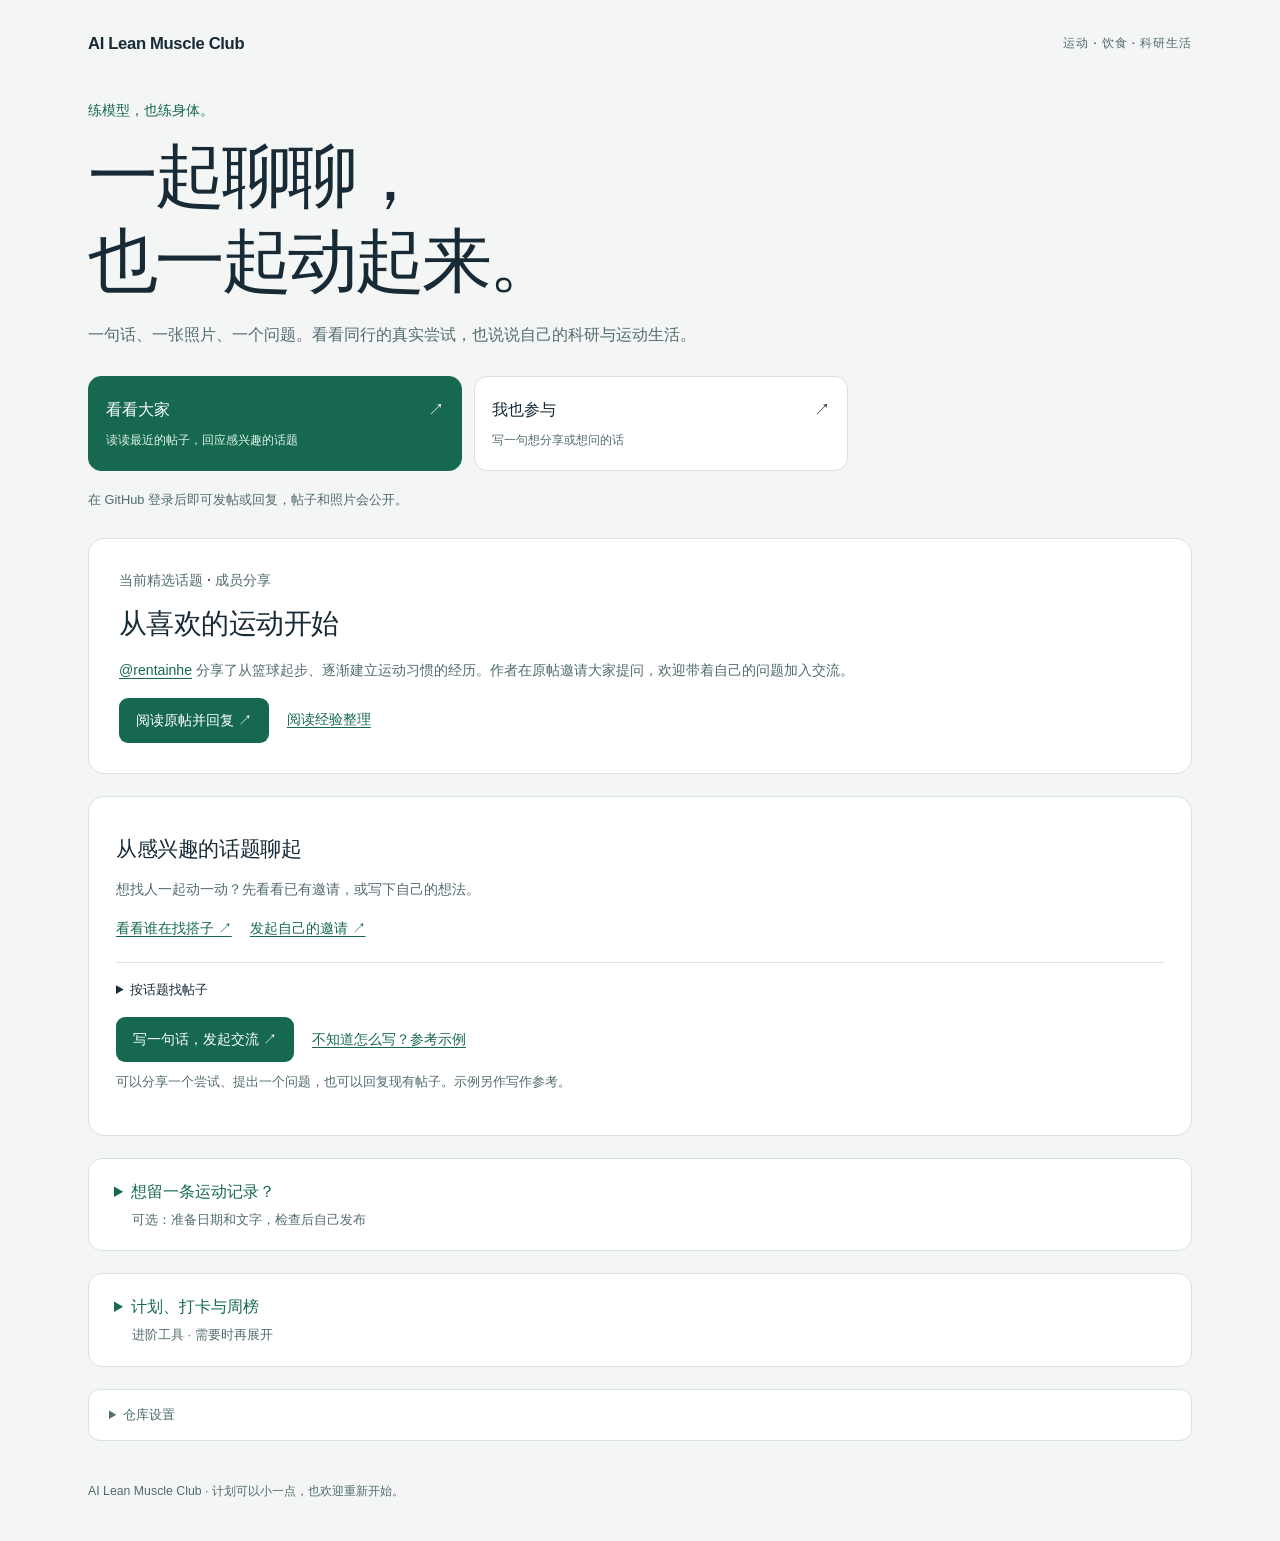
==== commit 2f85cf68: "Simplify community entry and make planning tools optional" ====
--- a/tools/index.html
+++ b/tools/index.html
@@ -4,38 +4,46 @@
   <meta charset="utf-8">
   <meta name="viewport" content="width=device-width, initial-scale=1">
   <meta name="color-scheme" content="light dark">
-  <meta name="description" content="AI 科研同行的运动与生活社区：准备训练打卡、记录饮食、查看每周参与榜和自己的公开记录。">
-  <title>记录与社区 · AI Lean Muscle Club</title>
+  <meta name="description" content="AI 科研同行的运动与生活社区：读一个真实故事，聊一个问题，找到一起运动的人。">
+  <title>一起聊聊 · AI Lean Muscle Club</title>
   <link rel="stylesheet" href="style.css">
   <script src="app.js" defer></script>
 </head>
 <body>
   <header class="page-header wrap">
     <a class="brand" href="https://github.com/Al-LeanMuscle-Club/AI-LeanMuscle-Club">AI Lean Muscle Club <span>运动 · 饮食 · 科研生活</span></a>
-    <p class="eyebrow">给科研生活，留一点运动的位置。</p>
-    <h1>记录今天，<br>下次一起回来。</h1>
-    <p class="intro">练了什么、吃了什么、忙碌的一周怎样安排？简单记录，也看看同行的尝试。</p>
-    <nav class="entry-grid" aria-label="参与入口">
-      <a id="start-workout" class="entry" href="https://github.com/Al-LeanMuscle-Club/AI-LeanMuscle-Club/issues/new?template=activity-record.yml" target="_blank" rel="noopener noreferrer"><strong>运动打卡 <span aria-hidden="true">↗</span></strong><span>随手记一次运动，无须周计划</span></a>
-      <a id="start-meal" class="entry" href="https://github.com/Al-LeanMuscle-Club/AI-LeanMuscle-Club/issues/new?template=meal-record.yml" target="_blank" rel="noopener noreferrer"><strong>记录饮食 <span aria-hidden="true">↗</span></strong><span>直接记录一餐，无须周计划</span></a>
-      <a id="browse-community" class="entry" href="https://github.com/Al-LeanMuscle-Club/AI-LeanMuscle-Club/issues?q=is%3Aissue%20-label%3Aexample%20in%3Atitle%20-%22Fictional%20example%22%20-虚构%20sort%3Aupdated-desc" target="_blank" rel="noopener noreferrer"><strong>看看大家 <span aria-hidden="true">↗</span></strong><span>阅读真实新帖，给同行一个回应</span></a>
-      <a class="entry" href="#community-heading"><strong>分享交流 <span aria-hidden="true">↓</span></strong><span>训练、饮食、搭子与 Agent</span></a>
+    <p class="eyebrow">练模型，也练身体。</p>
+    <h1>一起聊聊，<br>也一起动起来。</h1>
+    <p class="intro">一句话、一张照片、一个问题。看看同行的真实尝试，也说说自己的科研与运动生活。</p>
+    <nav class="entry-grid community-entry" aria-label="参与入口">
+      <a id="browse-community" class="entry" href="https://github.com/Al-LeanMuscle-Club/AI-LeanMuscle-Club/issues?q=is%3Aissue%20-label%3Aexample%20in%3Atitle%20-%22Fictional%20example%22%20-虚构%20sort%3Aupdated-desc" target="_blank" rel="noopener noreferrer"><strong>看看大家 <span aria-hidden="true">↗</span></strong><span>读读最近的帖子，回应感兴趣的话题</span></a>
+      <a id="join-community" class="entry" href="https://github.com/Al-LeanMuscle-Club/AI-LeanMuscle-Club/issues/new?template=community-chat.yml" target="_blank" rel="noopener noreferrer"><strong>我也参与 <span aria-hidden="true">↗</span></strong><span>写一句想分享或想问的话</span></a>
     </nav>
-    <p class="notice">这里帮你准备文字和链接。请自行到 GitHub 检查并发布；公开仓库中的 Issue、评论和照片都可被任何人看到。</p>
+    <p class="privacy-note">在 GitHub 登录后即可发帖或回复，帖子和照片会公开。</p>
   </header>
 
-  <main class="wrap">
-    <section class="welcome" aria-labelledby="welcome-heading">
-      <div><p class="eyebrow">第一次来？</p><h2 id="welcome-heading">随手记录，也可以认真规划。</h2><p>下方可以用一句话准备运动记录，上方入口也可直接填写 GitHub 表单，无须先建周计划。想按计划练习、复盘或自愿参加周榜，可以另外创建周计划。自由记录不会自动进入周榜，也不计入下方榜单的饮食日统计。</p></div>
-      <div class="welcome-links"><a class="button-link" href="https://github.com/Al-LeanMuscle-Club/AI-LeanMuscle-Club/issues/new?template=weekly-plan.yml" target="_blank" rel="noopener noreferrer">可选：创建本周计划 ↗</a><a class="action-link" href="https://github.com/Al-LeanMuscle-Club/AI-LeanMuscle-Club/tree/main/examples">先看完整参与示例</a></div>
+  <main class="wrap community-home">
+    <section id="featured-topic" class="featured-topic card" aria-labelledby="featured-heading">
+      <p class="eyebrow">当前精选话题 · 成员分享</p>
+      <h2 id="featured-heading">从喜欢的运动开始</h2>
+      <p><a href="https://github.com/rentainhe">@rentainhe</a> 分享了从篮球起步、逐渐建立运动习惯的经历。作者在原帖邀请大家提问，欢迎带着自己的问题加入交流。</p>
+      <div class="actions"><a id="reply-featured" class="button-link" href="https://github.com/Al-LeanMuscle-Club/AI-LeanMuscle-Club/issues/35" target="_blank" rel="noopener noreferrer">阅读原帖并回复 ↗</a><a id="read-featured" class="action-link" href="https://github.com/Al-LeanMuscle-Club/AI-LeanMuscle-Club/blob/main/docs/experiences/2026-10-24-rentainhe.md">阅读经验整理</a></div>
     </section>
 
-    <details class="settings"><summary>仓库设置</summary><label for="repository">GitHub 仓库</label><input id="repository" value="Al-LeanMuscle-Club/AI-LeanMuscle-Club" autocomplete="off" spellcheck="false"><p class="hint">此设置用于草稿、搜索和社区链接。下方榜单读取当前部署站点的公开报告。</p></details>
+      <section class="card wide" aria-labelledby="community-heading">
+        <h2 id="community-heading">从感兴趣的话题聊起</h2>
+        <p>想找人一起动一动？先看看已有邀请，或写下自己的想法。</p>
+        <div class="actions"><a id="browse-buddies" class="action-link" href="https://github.com/Al-LeanMuscle-Club/AI-LeanMuscle-Club/issues?q=is%3Aissue%20in%3Atitle%20%22%5BBuddies%5D%22%20-label%3Aexample%20-%22Fictional%20example%22%20-虚构%20sort%3Aupdated-desc" target="_blank" rel="noopener noreferrer">看看谁在找搭子 ↗</a><a id="invite-buddies" class="action-link" href="https://github.com/Al-LeanMuscle-Club/AI-LeanMuscle-Club/issues/new?template=buddies-and-events.yml" target="_blank" rel="noopener noreferrer">发起自己的邀请 ↗</a></div>
+        <details class="topic-list"><summary>按话题找帖子</summary><div class="community-grid"><a id="topic-activity" href="https://github.com/Al-LeanMuscle-Club/AI-LeanMuscle-Club/issues" target="_blank" rel="noopener noreferrer"><strong>自由运动记录</strong><span>看看同行最近做了什么，也分享一次小小的尝试。</span></a><a id="topic-experience" href="https://github.com/Al-LeanMuscle-Club/AI-LeanMuscle-Club/issues" target="_blank" rel="noopener noreferrer"><strong>真实经验分享</strong><span>具体经历、遇到的困难，以及值得继续聊的问题。</span></a><a id="topic-meal" href="https://github.com/Al-LeanMuscle-Club/AI-LeanMuscle-Club/issues" target="_blank" rel="noopener noreferrer"><strong>餐食与忙周安排</strong><span>饮食记录、备餐灵感和真实感受。</span></a><a id="topic-buddies" href="https://github.com/Al-LeanMuscle-Club/AI-LeanMuscle-Club/issues" target="_blank" rel="noopener noreferrer"><strong>找运动搭子</strong><span>找到邀请，交流大致时间和参与方式。</span></a><a id="topic-research" href="https://github.com/Al-LeanMuscle-Club/AI-LeanMuscle-Club/issues" target="_blank" rel="noopener noreferrer"><strong>科研与 Agent 工作流</strong><span>实际用过的方法、效果和适用条件。</span></a><a id="topic-hello" href="https://github.com/Al-LeanMuscle-Club/AI-LeanMuscle-Club/issues" target="_blank" rel="noopener noreferrer"><strong>新人报到</strong><span>认识新来的同行，留下第一句欢迎。</span></a></div></details>
+        <div class="actions"><a id="join-community-topic" class="button-link" href="https://github.com/Al-LeanMuscle-Club/AI-LeanMuscle-Club/issues/new?template=community-chat.yml" target="_blank" rel="noopener noreferrer">写一句话，发起交流 ↗</a><a class="action-link" href="https://github.com/Al-LeanMuscle-Club/AI-LeanMuscle-Club/tree/main/examples">不知道怎么写？参考示例</a></div><p class="hint">可以分享一个尝试、提出一个问题，也可以回复现有帖子。示例另作写作参考。</p>
+      </section>
 
-    <div class="tool-grid">
+    <details id="quick-record" class="disclosure">
+      <summary><strong>想留一条运动记录？</strong><span>可选：准备日期和文字，检查后自己发布</span></summary>
       <section class="card wide quick-record" aria-labelledby="activity-heading">
-        <span class="step">随手记一次</span><h2 id="activity-heading">今天做了什么？一句话就够。</h2>
-        <p>日期和时区已按当前设备填写，可以修改后补记。自由记录无须周计划，不参加积分排名。</p>
+        <h2 id="activity-heading">准备一条运动记录</h2>
+        <p>日期和时区已按当前设备填写，可以修改后补记。自由记录不会自动进入周榜，也不计入下方榜单的饮食日统计。</p>
+        <div class="actions"><a id="start-workout" class="action-link" href="https://github.com/Al-LeanMuscle-Club/AI-LeanMuscle-Club/issues/new?template=activity-record.yml" target="_blank" rel="noopener noreferrer">直接填写运动表单 ↗</a><a id="start-meal" class="action-link" href="https://github.com/Al-LeanMuscle-Club/AI-LeanMuscle-Club/issues/new?template=meal-record.yml" target="_blank" rel="noopener noreferrer">记录饮食 ↗</a></div>
         <form id="activity-form">
           <div class="field-pair"><div><label for="activity-date">实际活动日期</label><input id="activity-date" type="date" required><button id="activity-today" type="button" class="secondary date-shortcut">今天</button></div><div><label for="activity-sport">运动项目</label><select id="activity-sport"><option value="walking">步行</option><option value="strength">力量</option><option value="basketball">篮球</option><option value="running">跑步</option><option value="swimming">游泳</option><option value="cycling">骑行</option><option value="mobility">活动恢复</option><option value="other">其他</option></select></div></div>
           <label for="activity-text">我的记录</label><textarea id="activity-text" rows="3" maxlength="500" placeholder="写下自己实际做了什么，或想和大家聊的感受。" required></textarea>
@@ -45,7 +53,12 @@
         <p id="activity-message" class="message" role="status"></p>
         <div id="activity-result" hidden><div class="actions"><a id="activity-link" class="button-link" target="_blank" rel="noopener noreferrer">到 GitHub 检查并发布 ↗</a></div><details><summary>查看或复制草稿</summary><label for="activity-output">我的运动记录草稿</label><textarea id="activity-output" rows="8" readonly></textarea><button id="copy-activity" class="secondary" type="button">复制草稿</button></details><p class="hint">照片和更多内容可在 GitHub 补充。记录将公开；准备草稿不会发布帖子。</p></div>
       </section>
+    </details>
 
+    <details id="advanced-tools" class="disclosure advanced-tools">
+      <summary><strong>计划、打卡与周榜</strong><span>进阶工具 · 需要时再展开</span></summary>
+      <div class="advanced-intro"><h2 id="advanced-heading">按自己的节奏，管理每一周</h2><p>这里可以找计划、准备评论、查看自愿公开的周榜，或沿用上周安排。</p><div class="actions"><a id="create-plan" class="button-link" href="https://github.com/Al-LeanMuscle-Club/AI-LeanMuscle-Club/issues/new?template=weekly-plan.yml" target="_blank" rel="noopener noreferrer">创建本周计划 ↗</a><a class="action-link" href="https://github.com/Al-LeanMuscle-Club/AI-LeanMuscle-Club/blob/main/docs/ADVANCED.zh-CN.md">进阶使用说明</a></div><nav class="advanced-nav" aria-label="进阶工具导航"><a href="#find-heading">找计划</a><a href="#log-heading">准备打卡</a><a href="#ranking-heading">每周榜单</a><a href="#history-heading">我的记录</a><a href="#carry-heading">沿用计划</a></nav></div>
+      <div class="tool-grid">
       <section class="card" aria-labelledby="find-heading">
         <span class="step">01 / 找计划</span>
         <h2 id="find-heading">找到我的本周计划</h2>
@@ -103,7 +116,7 @@
           <div><label for="filter-goal">个人目标</label><select id="filter-goal"><option value="">所有目标</option><option value="fat-loss">减脂</option><option value="muscle-gain">增肌</option><option value="cardio">心肺</option><option value="skill">运动技能</option><option value="habit">保持习惯</option></select></div>
         </div>
         <p class="hint">运动筛选只筛出计划中包含该运动的成员，显示的仍是整周参与分，并非单项运动榜。筛选后保留原周榜名次。</p>
-        <p id="report-message" class="message" role="status">正在读取公开报告…</p>
+        <p id="report-message" class="message" role="status">展开进阶工具后读取公开报告。</p>
         <p id="report-snapshot" class="hint">周榜是发布时的快照；这里会显示所选周的生成时间。</p>
         <div class="table-scroll"><table id="ranking-table" class="responsive-table" hidden><caption class="visually-hidden">所选周公开参与榜</caption><thead><tr><th>周榜名次</th><th>成员与目标</th><th>计划完成情况</th><th>参与分 / 10</th><th>计划状态</th><th>来源</th></tr></thead><tbody id="ranking-body"></tbody></table></div>
         <p class="hint">只展示同意公开且处于 Active 状态的成员。未出现不代表没有运动；Recovery、暂停和选择 No 的成员仍可用上方工具找计划。</p>
@@ -126,12 +139,6 @@
         </div>
       </section>
 
-      <section class="card wide" aria-labelledby="community-heading">
-        <span class="step">05 / 交流与搭子</span><h2 id="community-heading">分享一个别人也能试试的办法</h2>
-        <div class="community-grid"><a id="topic-activity" href="https://github.com/Al-LeanMuscle-Club/AI-LeanMuscle-Club/issues" target="_blank" rel="noopener noreferrer"><strong>自由运动记录</strong><span>看看同行最近做了什么，也分享一次小小的尝试。</span></a><a id="topic-experience" href="https://github.com/Al-LeanMuscle-Club/AI-LeanMuscle-Club/issues" target="_blank" rel="noopener noreferrer"><strong>真实经验分享</strong><span>具体经历、遇到的困难，以及值得继续聊的问题。</span></a><a id="topic-meal" href="https://github.com/Al-LeanMuscle-Club/AI-LeanMuscle-Club/issues" target="_blank" rel="noopener noreferrer"><strong>餐食与忙周安排</strong><span>饮食记录、备餐灵感和真实感受。</span></a><a id="topic-buddies" href="https://github.com/Al-LeanMuscle-Club/AI-LeanMuscle-Club/issues" target="_blank" rel="noopener noreferrer"><strong>找运动搭子</strong><span>找到邀请，交流大致时间和参与方式。</span></a><a id="topic-research" href="https://github.com/Al-LeanMuscle-Club/AI-LeanMuscle-Club/issues" target="_blank" rel="noopener noreferrer"><strong>科研与 Agent 工作流</strong><span>实际用过的方法、效果和适用条件。</span></a><a id="topic-hello" href="https://github.com/Al-LeanMuscle-Club/AI-LeanMuscle-Club/issues" target="_blank" rel="noopener noreferrer"><strong>新人报到</strong><span>认识新来的同行，留下第一句欢迎。</span></a></div>
-        <div class="actions"><a class="button-link" href="https://github.com/Al-LeanMuscle-Club/AI-LeanMuscle-Club/issues/new/choose" target="_blank" rel="noopener noreferrer">前往 Issues 发起交流 ↗</a><a class="action-link" href="https://github.com/Al-LeanMuscle-Club/AI-LeanMuscle-Club/tree/main/examples">不知道怎么写？参考示例</a></div><p class="hint">社区交流统一使用 Issue，无需周计划且不计分。示例内容为虚构演示，不代表真实成员记录；可以参考格式，再填写自己的实际内容。</p>
-      </section>
-
       <section class="card wide" aria-labelledby="carry-heading">
         <span class="step">06 / 下一周</span><h2 id="carry-heading">沿用上周计划，按情况调整</h2>
         <p>粘贴原计划的 <strong>Markdown 正文</strong>，生成下周本地草稿。公开榜单选项会重置为 <strong>No</strong>；训练勾选状态不会沿用，请检查日程和旧的个人信息。</p>
@@ -140,9 +147,11 @@
         <div id="carry-result" hidden><label for="carry-output">本地草稿 · 尚未提交</label><textarea id="carry-output" rows="8" readonly></textarea><button id="copy-carry" class="secondary" type="button">复制草稿</button><p class="hint">到 GitHub 周计划表单中填写检查后的字段。旧评论和打卡记录不会被带到下一周。</p></div>
         <details><summary>命令行方式</summary><p>在仓库目录生成本地草稿：</p><pre><code>python scripts/member_tools.py carry --issue 123 --week 2026-11-02 --output draft.md</code></pre></details>
       </section>
-    </div>
+      </div>
+      <section class="help" aria-labelledby="help-heading"><h2 id="help-heading">真实记录，按自己的节奏。</h2><p>照片、体重、热量和营养数据都不是参加条件。生成的文字由你检查后自行发布；这里不会自动发帖。</p><p>榜单展示最近一次发布的报告。选择 No 或 Recovery 不会让原始 GitHub 帖子变成私密内容。</p><details><summary>本地预览说明</summary><p>GitHub 代码页面不会执行 HTML。请打开部署后的 Pages 地址，或在仓库目录运行 <code>python -m http.server 8000</code>，再打开 <code>http://localhost:8000/tools/</code>。</p></details></section>
+    </details>
 
-    <section class="help" aria-labelledby="help-heading"><h2 id="help-heading">真实记录，按自己的节奏。</h2><p>照片、体重、热量和营养数据都不是参加条件。可选估算请注明来源和不确定之处；这里没有自动食物识别或营养评分。</p><p>此页面无需登录，不保存凭据，也不会自动发帖。草稿和复制操作留在浏览器。这里展示最近一次发布的报告；周报更新后，网站完成发布才会显示新内容。</p><details><summary>本地预览说明</summary><p>GitHub 代码页面不会执行 HTML。请打开部署后的 Pages 地址，或在仓库目录运行 <code>python -m http.server 8000</code>，再打开 <code>http://localhost:8000/tools/</code>。</p></details></section>
+    <details class="settings"><summary>仓库设置</summary><label for="repository">GitHub 仓库</label><input id="repository" value="Al-LeanMuscle-Club/AI-LeanMuscle-Club" autocomplete="off" spellcheck="false"><p class="hint">此设置用于草稿、搜索和社区链接。精选文章来自原社区；榜单读取当前部署站点的公开报告。</p></details>
   </main>
   <footer class="wrap"><p>AI Lean Muscle Club · 计划可以小一点，也欢迎重新开始。</p></footer>
 </body>
--- a/tools/style.css
+++ b/tools/style.css
@@ -8,3 +8,6 @@
 .record-review{border-top:1px solid var(--line);margin-top:25px;padding-top:18px}.record-review h3{font-size:1rem;margin:0 0 8px}.record-review .actions{margin-top:12px}
 
 .quick-record{border-color:var(--accent)}.quick-record details{margin-top:14px}.quick-record #activity-zone{max-width:420px}@media(max-width:600px){#activity-form button[type=submit],#activity-result .button-link{width:100%}}
+
+/* The first visit starts with conversations; structured tools stay optional. */
+.community-entry{grid-template-columns:repeat(2,minmax(0,1fr));max-width:760px}.privacy-note{font-size:.8rem;color:var(--muted);margin:0}.community-home{display:grid;gap:22px}.featured-topic{padding:30px}.featured-topic .eyebrow{margin:0 0 10px}.featured-topic h2{font-size:1.75rem;margin-bottom:13px}.featured-topic>p{max-width:780px}.disclosure{margin:0;border:1px solid var(--line);border-radius:14px;background:var(--surface);padding:0;min-width:0}.disclosure>summary{padding:21px 25px;color:var(--accent);font-size:1rem;line-height:1.5}.disclosure>summary span{display:block;font-size:.79rem;font-weight:400;color:var(--muted);margin:7px 0 0 18px}.disclosure[open]>summary{border-bottom:1px solid var(--line)}.disclosure>.card{border:0;border-radius:0 0 14px 14px}.advanced-intro{padding:22px 25px}.advanced-intro p{color:var(--muted);font-size:.88rem}.advanced-nav{display:flex;gap:10px 21px;flex-wrap:wrap;margin-top:22px;font-size:.85rem}.advanced-tools>.tool-grid{padding:0 20px 20px}.advanced-tools>.help{margin:10px 25px 25px}.topic-list{margin-top:22px}.community-home>.settings{margin:0 0 12px!important}.community-home+.wrap{margin-top:28px}@media(max-width:600px){.featured-topic{padding:24px 20px}.featured-topic h2{font-size:1.5rem}.disclosure>summary{padding:19px 17px}.advanced-intro{padding:18px 17px}.advanced-tools>.tool-grid{padding:0 10px 10px}.advanced-tools>.help{margin:12px 17px 22px}.community-entry .entry{padding:18px 14px}.community-home{gap:17px}}
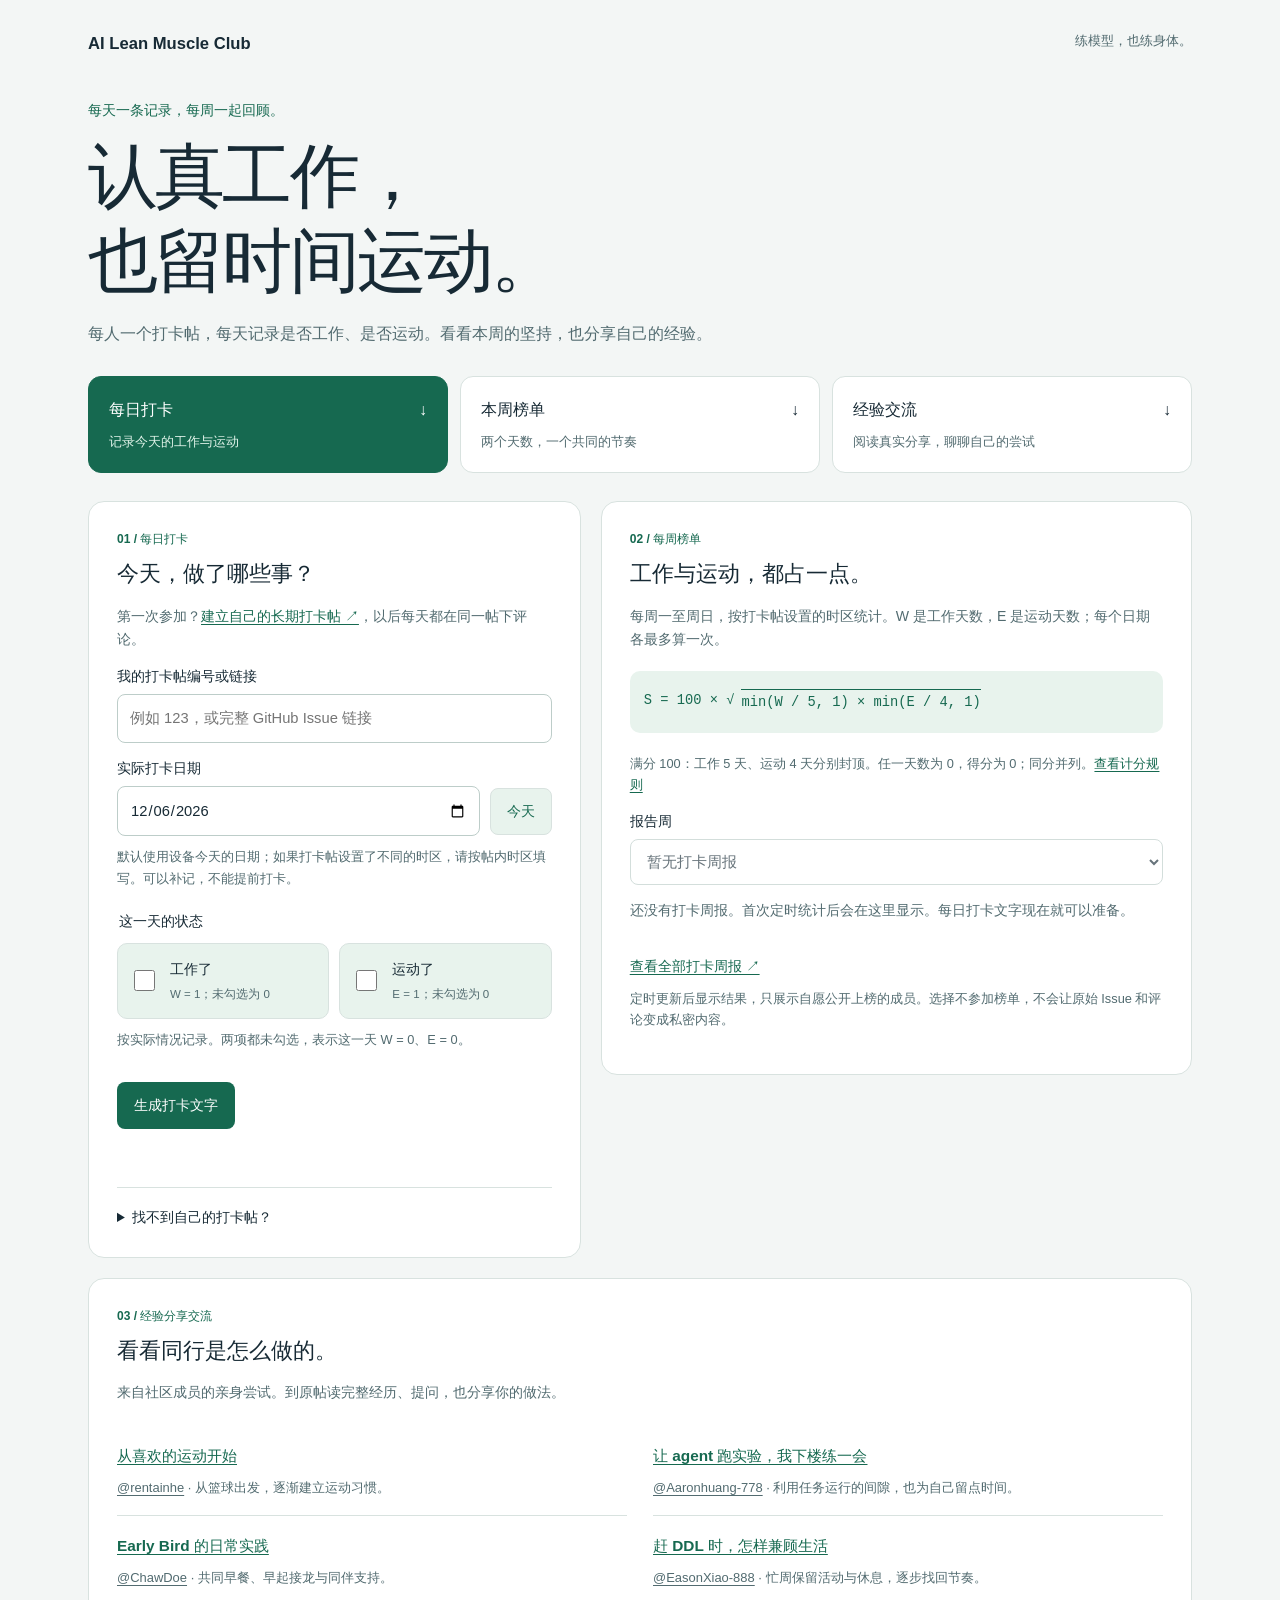
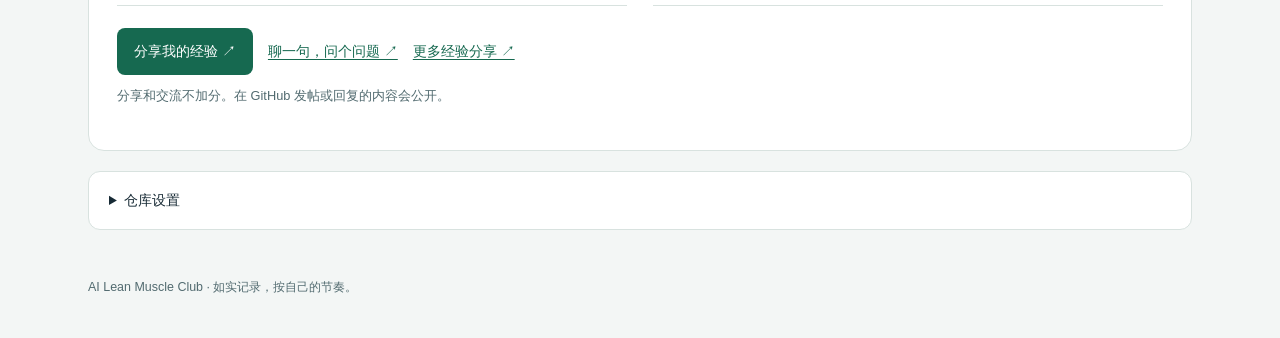
==== commit 4c8c5c86: "Simplify club to daily check-ins, 100-point weekly scores, and shared experiences" ====
--- a/tools/index.html
+++ b/tools/index.html
@@ -4,155 +4,88 @@
   <meta charset="utf-8">
   <meta name="viewport" content="width=device-width, initial-scale=1">
   <meta name="color-scheme" content="light dark">
-  <meta name="description" content="AI 科研同行的运动与生活社区：读一个真实故事，聊一个问题，找到一起运动的人。">
-  <title>一起聊聊 · AI Lean Muscle Club</title>
+  <meta name="description" content="每天记录工作与运动，按周查看榜单，和 AI 科研同行交流真实经验。">
+  <title>打卡与分享 · AI 薄肌俱乐部</title>
   <link rel="stylesheet" href="style.css">
   <script src="app.js" defer></script>
 </head>
 <body>
-  <header class="page-header wrap">
-    <a class="brand" href="https://github.com/Al-LeanMuscle-Club/AI-LeanMuscle-Club">AI Lean Muscle Club <span>运动 · 饮食 · 科研生活</span></a>
-    <p class="eyebrow">练模型，也练身体。</p>
-    <h1>一起聊聊，<br>也一起动起来。</h1>
-    <p class="intro">一句话、一张照片、一个问题。看看同行的真实尝试，也说说自己的科研与运动生活。</p>
-    <nav class="entry-grid community-entry" aria-label="参与入口">
-      <a id="browse-community" class="entry" href="https://github.com/Al-LeanMuscle-Club/AI-LeanMuscle-Club/issues?q=is%3Aissue%20-label%3Aexample%20in%3Atitle%20-%22Fictional%20example%22%20-虚构%20sort%3Aupdated-desc" target="_blank" rel="noopener noreferrer"><strong>看看大家 <span aria-hidden="true">↗</span></strong><span>读读最近的帖子，回应感兴趣的话题</span></a>
-      <a id="join-community" class="entry" href="https://github.com/Al-LeanMuscle-Club/AI-LeanMuscle-Club/issues/new?template=community-chat.yml" target="_blank" rel="noopener noreferrer"><strong>我也参与 <span aria-hidden="true">↗</span></strong><span>写一句想分享或想问的话</span></a>
+  <header class="wrap page-header">
+    <a class="brand" href="https://github.com/Al-LeanMuscle-Club/AI-LeanMuscle-Club">AI Lean Muscle Club <span>练模型，也练身体。</span></a>
+    <p class="eyebrow">每天一条记录，每周一起回顾。</p>
+    <h1>认真工作，<br>也留时间运动。</h1>
+    <p class="intro">每人一个打卡帖，每天记录是否工作、是否运动。看看本周的坚持，也分享自己的经验。</p>
+    <nav class="entry-grid" aria-label="主要入口">
+      <a class="entry" href="#log-heading"><strong>每日打卡 <span aria-hidden="true">↓</span></strong><span>记录今天的工作与运动</span></a>
+      <a class="entry" href="#ranking-heading"><strong>本周榜单 <span aria-hidden="true">↓</span></strong><span>两个天数，一个共同的节奏</span></a>
+      <a class="entry" href="#experiences-heading"><strong>经验交流 <span aria-hidden="true">↓</span></strong><span>阅读真实分享，聊聊自己的尝试</span></a>
     </nav>
-    <p class="privacy-note">在 GitHub 登录后即可发帖或回复，帖子和照片会公开。</p>
   </header>
 
-  <main class="wrap community-home">
-    <section id="featured-topic" class="featured-topic card" aria-labelledby="featured-heading">
-      <p class="eyebrow">当前精选话题 · 成员分享</p>
-      <h2 id="featured-heading">从喜欢的运动开始</h2>
-      <p><a href="https://github.com/rentainhe">@rentainhe</a> 分享了从篮球起步、逐渐建立运动习惯的经历。作者在原帖邀请大家提问，欢迎带着自己的问题加入交流。</p>
-      <div class="actions"><a id="reply-featured" class="button-link" href="https://github.com/Al-LeanMuscle-Club/AI-LeanMuscle-Club/issues/35" target="_blank" rel="noopener noreferrer">阅读原帖并回复 ↗</a><a id="read-featured" class="action-link" href="https://github.com/Al-LeanMuscle-Club/AI-LeanMuscle-Club/blob/main/docs/experiences/2026-10-24-rentainhe.md">阅读经验整理</a></div>
+  <main class="wrap main-grid">
+    <section class="card" aria-labelledby="log-heading">
+      <p class="step">01 / 每日打卡</p>
+      <h2 id="log-heading">今天，做了哪些事？</h2>
+      <p>第一次参加？<a id="create-journal" href="https://github.com/Al-LeanMuscle-Club/AI-LeanMuscle-Club/issues/new?template=daily-checkin.yml" target="_blank" rel="noopener noreferrer">建立自己的长期打卡帖 ↗</a>，以后每天都在同一帖下评论。</p>
+      <form id="log-form">
+        <label for="log-issue">我的打卡帖编号或链接</label>
+        <input id="log-issue" placeholder="例如 123，或完整 GitHub Issue 链接" required autocomplete="off">
+        <label for="log-date">实际打卡日期</label>
+        <div class="date-row"><input id="log-date" type="date" required><button id="log-today" class="secondary" type="button">今天</button></div>
+        <p class="hint">默认使用设备今天的日期；如果打卡帖设置了不同的时区，请按帖内时区填写。可以补记，不能提前打卡。</p>
+        <fieldset>
+          <legend>这一天的状态</legend>
+          <label class="check-option" for="log-work"><input id="log-work" type="checkbox"><span><strong>工作了</strong><small>W = 1；未勾选为 0</small></span></label>
+          <label class="check-option" for="log-exercise"><input id="log-exercise" type="checkbox"><span><strong>运动了</strong><small>E = 1；未勾选为 0</small></span></label>
+        </fieldset>
+        <p class="hint">按实际情况记录。两项都未勾选，表示这一天 W = 0、E = 0。</p>
+        <button type="submit">生成打卡文字</button>
+      </form>
+      <p id="log-message" class="message" role="status"></p>
+      <div id="log-result" hidden>
+        <label for="log-output">复制到自己的打卡帖评论区</label>
+        <textarea id="log-output" rows="2" readonly></textarea>
+        <div class="actions"><button id="copy-log" class="secondary" type="button">复制文字</button><a id="log-link" class="button-link" target="_blank" rel="noopener noreferrer">打开我的打卡帖 ↗</a></div>
+        <p class="hint">检查后自行发布；生成和复制都不会发帖。同一天重复记录，只采用最新有效状态。</p>
+      </div>
+      <details class="find-journal">
+        <summary id="history-heading">找不到自己的打卡帖？</summary>
+        <form id="find-form"><label for="find-handle">GitHub 用户名</label><input id="find-handle" placeholder="例如 your-username" autocomplete="off" spellcheck="false" required><button type="submit" class="secondary">查找我的打卡帖</button></form>
+        <p id="find-message" class="message" role="status"></p>
+        <a id="find-link" class="action-link" target="_blank" rel="noopener noreferrer" hidden>到 GitHub 查看我的打卡帖 ↗</a>
+      </details>
     </section>
 
-      <section class="card wide" aria-labelledby="community-heading">
-        <h2 id="community-heading">从感兴趣的话题聊起</h2>
-        <p>想找人一起动一动？先看看已有邀请，或写下自己的想法。</p>
-        <div class="actions"><a id="browse-buddies" class="action-link" href="https://github.com/Al-LeanMuscle-Club/AI-LeanMuscle-Club/issues?q=is%3Aissue%20in%3Atitle%20%22%5BBuddies%5D%22%20-label%3Aexample%20-%22Fictional%20example%22%20-虚构%20sort%3Aupdated-desc" target="_blank" rel="noopener noreferrer">看看谁在找搭子 ↗</a><a id="invite-buddies" class="action-link" href="https://github.com/Al-LeanMuscle-Club/AI-LeanMuscle-Club/issues/new?template=buddies-and-events.yml" target="_blank" rel="noopener noreferrer">发起自己的邀请 ↗</a></div>
-        <details class="topic-list"><summary>按话题找帖子</summary><div class="community-grid"><a id="topic-activity" href="https://github.com/Al-LeanMuscle-Club/AI-LeanMuscle-Club/issues" target="_blank" rel="noopener noreferrer"><strong>自由运动记录</strong><span>看看同行最近做了什么，也分享一次小小的尝试。</span></a><a id="topic-experience" href="https://github.com/Al-LeanMuscle-Club/AI-LeanMuscle-Club/issues" target="_blank" rel="noopener noreferrer"><strong>真实经验分享</strong><span>具体经历、遇到的困难，以及值得继续聊的问题。</span></a><a id="topic-meal" href="https://github.com/Al-LeanMuscle-Club/AI-LeanMuscle-Club/issues" target="_blank" rel="noopener noreferrer"><strong>餐食与忙周安排</strong><span>饮食记录、备餐灵感和真实感受。</span></a><a id="topic-buddies" href="https://github.com/Al-LeanMuscle-Club/AI-LeanMuscle-Club/issues" target="_blank" rel="noopener noreferrer"><strong>找运动搭子</strong><span>找到邀请，交流大致时间和参与方式。</span></a><a id="topic-research" href="https://github.com/Al-LeanMuscle-Club/AI-LeanMuscle-Club/issues" target="_blank" rel="noopener noreferrer"><strong>科研与 Agent 工作流</strong><span>实际用过的方法、效果和适用条件。</span></a><a id="topic-hello" href="https://github.com/Al-LeanMuscle-Club/AI-LeanMuscle-Club/issues" target="_blank" rel="noopener noreferrer"><strong>新人报到</strong><span>认识新来的同行，留下第一句欢迎。</span></a></div></details>
-        <div class="actions"><a id="join-community-topic" class="button-link" href="https://github.com/Al-LeanMuscle-Club/AI-LeanMuscle-Club/issues/new?template=community-chat.yml" target="_blank" rel="noopener noreferrer">写一句话，发起交流 ↗</a><a class="action-link" href="https://github.com/Al-LeanMuscle-Club/AI-LeanMuscle-Club/tree/main/examples">不知道怎么写？参考示例</a></div><p class="hint">可以分享一个尝试、提出一个问题，也可以回复现有帖子。示例另作写作参考。</p>
-      </section>
+    <section class="card" aria-labelledby="ranking-heading">
+      <p class="step">02 / 每周榜单</p>
+      <h2 id="ranking-heading">工作与运动，都占一点。</h2>
+      <p>每周一至周日，按打卡帖设置的时区统计。W 是工作天数，E 是运动天数；每个日期各最多算一次。</p>
+      <div class="formula" aria-label="S 等于 100 乘以 min(W 除以 5, 1) 与 min(E 除以 4, 1) 的乘积的平方根"><span>S = 100 × √</span><span class="radicand">min(W / 5, 1) × min(E / 4, 1)</span></div>
+      <p class="hint">满分 100：工作 5 天、运动 4 天分别封顶。任一天数为 0，得分为 0；同分并列。<a href="https://github.com/Al-LeanMuscle-Club/AI-LeanMuscle-Club/blob/main/docs/SCORING.md">查看计分规则</a></p>
+      <label for="filter-week">报告周</label><select id="filter-week" disabled><option value="">等待公开周报</option></select>
+      <p id="report-message" class="message" role="status">正在读取公开周报…</p>
+      <p id="report-snapshot" class="hint"></p>
+      <div class="table-scroll"><table id="ranking-table" class="responsive-table" hidden><caption class="visually-hidden">每周公开打卡榜单</caption><thead><tr><th>名次</th><th>成员</th><th>工作天数</th><th>运动天数</th><th>得分 / 100</th><th>打卡帖</th></tr></thead><tbody id="ranking-body"></tbody></table></div>
+      <div class="actions"><button id="retry-reports" type="button" class="secondary" hidden>重新读取周报</button><a class="action-link" href="https://github.com/Al-LeanMuscle-Club/AI-LeanMuscle-Club/tree/main/reports/daily">查看全部打卡周报 ↗</a></div>
+      <p class="hint">定时更新后显示结果，只展示自愿公开上榜的成员。选择不参加榜单，不会让原始 Issue 和评论变成私密内容。</p>
+    </section>
 
-    <details id="quick-record" class="disclosure">
-      <summary><strong>想留一条运动记录？</strong><span>可选：准备日期和文字，检查后自己发布</span></summary>
-      <section class="card wide quick-record" aria-labelledby="activity-heading">
-        <h2 id="activity-heading">准备一条运动记录</h2>
-        <p>日期和时区已按当前设备填写，可以修改后补记。自由记录不会自动进入周榜，也不计入下方榜单的饮食日统计。</p>
-        <div class="actions"><a id="start-workout" class="action-link" href="https://github.com/Al-LeanMuscle-Club/AI-LeanMuscle-Club/issues/new?template=activity-record.yml" target="_blank" rel="noopener noreferrer">直接填写运动表单 ↗</a><a id="start-meal" class="action-link" href="https://github.com/Al-LeanMuscle-Club/AI-LeanMuscle-Club/issues/new?template=meal-record.yml" target="_blank" rel="noopener noreferrer">记录饮食 ↗</a></div>
-        <form id="activity-form">
-          <div class="field-pair"><div><label for="activity-date">实际活动日期</label><input id="activity-date" type="date" required><button id="activity-today" type="button" class="secondary date-shortcut">今天</button></div><div><label for="activity-sport">运动项目</label><select id="activity-sport"><option value="walking">步行</option><option value="strength">力量</option><option value="basketball">篮球</option><option value="running">跑步</option><option value="swimming">游泳</option><option value="cycling">骑行</option><option value="mobility">活动恢复</option><option value="other">其他</option></select></div></div>
-          <label for="activity-text">我的记录</label><textarea id="activity-text" rows="3" maxlength="500" placeholder="写下自己实际做了什么，或想和大家聊的感受。" required></textarea>
-          <details><summary>查看或修改时区</summary><label for="activity-zone">活动发生地的时区</label><input id="activity-zone" placeholder="例如 Asia/Shanghai" required><p class="hint">旅行或补记时，请确认这里是活动发生地的时区。</p></details>
-          <button type="submit">准备运动记录</button>
-        </form>
-        <p id="activity-message" class="message" role="status"></p>
-        <div id="activity-result" hidden><div class="actions"><a id="activity-link" class="button-link" target="_blank" rel="noopener noreferrer">到 GitHub 检查并发布 ↗</a></div><details><summary>查看或复制草稿</summary><label for="activity-output">我的运动记录草稿</label><textarea id="activity-output" rows="8" readonly></textarea><button id="copy-activity" class="secondary" type="button">复制草稿</button></details><p class="hint">照片和更多内容可在 GitHub 补充。记录将公开；准备草稿不会发布帖子。</p></div>
-      </section>
-    </details>
+    <section class="card wide" aria-labelledby="experiences-heading">
+      <p class="step">03 / 经验分享交流</p>
+      <h2 id="experiences-heading">看看同行是怎么做的。</h2>
+      <p>来自社区成员的亲身尝试。到原帖读完整经历、提问，也分享你的做法。</p>
+      <ul class="stories">
+        <li><a href="https://github.com/Al-LeanMuscle-Club/AI-LeanMuscle-Club/issues/35"><strong>从喜欢的运动开始</strong></a><span><a href="https://github.com/rentainhe">@rentainhe</a> · 从篮球出发，逐渐建立运动习惯。</span></li>
+        <li><a href="https://github.com/Al-LeanMuscle-Club/AI-LeanMuscle-Club/issues/44"><strong>让 agent 跑实验，我下楼练一会</strong></a><span><a href="https://github.com/Aaronhuang-778">@Aaronhuang-778</a> · 利用任务运行的间隙，也为自己留点时间。</span></li>
+        <li><a href="https://github.com/Al-LeanMuscle-Club/AI-LeanMuscle-Club/issues/42"><strong>Early Bird 的日常实践</strong></a><span><a href="https://github.com/ChawDoe">@ChawDoe</a> · 共同早餐、早起接龙与同伴支持。</span></li>
+        <li><a href="https://github.com/Al-LeanMuscle-Club/AI-LeanMuscle-Club/issues/41"><strong>赶 DDL 时，怎样兼顾生活</strong></a><span><a href="https://github.com/EasonXiao-888">@EasonXiao-888</a> · 忙周保留活动与休息，逐步找回节奏。</span></li>
+      </ul>
+      <div class="actions"><a id="share-experience" class="button-link" href="https://github.com/Al-LeanMuscle-Club/AI-LeanMuscle-Club/issues/new?template=experience.yml" target="_blank" rel="noopener noreferrer">分享我的经验 ↗</a><a id="join-community" class="action-link" href="https://github.com/Al-LeanMuscle-Club/AI-LeanMuscle-Club/issues/new?template=community-chat.yml" target="_blank" rel="noopener noreferrer">聊一句，问个问题 ↗</a><a id="browse-experiences" class="action-link" href="https://github.com/Al-LeanMuscle-Club/AI-LeanMuscle-Club/issues" target="_blank" rel="noopener noreferrer">更多经验分享 ↗</a></div>
+      <p class="hint">分享和交流不加分。在 GitHub 发帖或回复的内容会公开。</p>
+    </section>
 
-    <details id="advanced-tools" class="disclosure advanced-tools">
-      <summary><strong>计划、打卡与周榜</strong><span>进阶工具 · 需要时再展开</span></summary>
-      <div class="advanced-intro"><h2 id="advanced-heading">按自己的节奏，管理每一周</h2><p>这里可以找计划、准备评论、查看自愿公开的周榜，或沿用上周安排。</p><div class="actions"><a id="create-plan" class="button-link" href="https://github.com/Al-LeanMuscle-Club/AI-LeanMuscle-Club/issues/new?template=weekly-plan.yml" target="_blank" rel="noopener noreferrer">创建本周计划 ↗</a><a class="action-link" href="https://github.com/Al-LeanMuscle-Club/AI-LeanMuscle-Club/blob/main/docs/ADVANCED.zh-CN.md">进阶使用说明</a></div><nav class="advanced-nav" aria-label="进阶工具导航"><a href="#find-heading">找计划</a><a href="#log-heading">准备打卡</a><a href="#ranking-heading">每周榜单</a><a href="#history-heading">我的记录</a><a href="#carry-heading">沿用计划</a></nav></div>
-      <div class="tool-grid">
-      <section class="card" aria-labelledby="find-heading">
-        <span class="step">01 / 找计划</span>
-        <h2 id="find-heading">找到我的本周计划</h2>
-        <p>未参加排名、恢复中或已关闭的计划也可以找到。</p>
-        <form id="find-form">
-          <label for="find-handle">GitHub 用户名</label><input id="find-handle" placeholder="例如 your-username" autocomplete="off" spellcheck="false" required>
-          <label for="find-week">这一周的周一</label><input id="find-week" type="date" required>
-          <button type="submit">生成搜索链接</button>
-        </form>
-        <p id="find-message" class="message" role="status"></p>
-        <a id="find-link" class="action-link" hidden target="_blank" rel="noopener noreferrer">打开我的周计划 ↗</a>
-      </section>
-
-      <section class="card" aria-labelledby="log-heading">
-        <span class="step">02 / 记下今天</span>
-        <h2 id="log-heading" tabindex="-1">已有周计划？准备一条评论</h2>
-        <p>手机上可直接粘贴周计划的 GitHub Issue 链接，选择状态并复制评论；不需要记住 Issue 编号。已有周计划，可在此生成评论并发布到自己的计划中。没有计划也可以直接<a href="https://github.com/Al-LeanMuscle-Club/AI-LeanMuscle-Club/issues/new?template=activity-record.yml" target="_blank" rel="noopener noreferrer">自由记录运动 ↗</a>或<a href="https://github.com/Al-LeanMuscle-Club/AI-LeanMuscle-Club/issues/new?template=meal-record.yml" target="_blank" rel="noopener noreferrer">记录一餐 ↗</a>。</p>
-        <div class="actions" aria-label="周计划评论类型"><button id="plan-workout" class="secondary" type="button">周计划 · 运动评论</button><button id="plan-meal" class="secondary" type="button">周计划 · 饮食评论</button></div>
-        <form id="log-form">
-          <div class="field-pair">
-            <div><label for="log-issue">周计划 Issue 链接或编号</label><input id="log-issue" inputmode="url" placeholder="粘贴 GitHub Issue 链接或填写 123" autocomplete="off" spellcheck="false" required></div>
-            <div><label for="log-date">实际记录日期</label><input id="log-date" type="date" required><button id="log-today" type="button" class="secondary date-shortcut">今天</button></div>
-          </div>
-          <div class="field-pair">
-            <div><label for="log-status">记录类型</label><select id="log-status"><option value="done">运动 · 整次完成</option><option value="fallback">运动 · 按预设替代方案完成</option><option value="partial">运动 · 部分完成（半次额度）</option><option value="skip">运动 · 跳过</option><option value="meal">饮食 · 记录一餐（不加分）</option></select></div>
-            <div><label for="log-session">训练编号</label><input id="log-session" value="S1" autocomplete="off" spellcheck="false"></div>
-          </div>
-          <p id="status-help" class="hint">同一训练编号只计一次，可以附上训练内容和感受。</p>
-          <label for="log-notes">今天的记录（选填）</label><textarea id="log-notes" rows="3" placeholder="例如：跑步 20 分钟，今天状态不错。或：午餐是米饭、鸡肉和青菜。"></textarea>
-          <button type="submit">生成可复制的打卡文字</button>
-        </form>
-        <p id="log-message" class="message" role="status"></p>
-        <div id="log-result" hidden>
-          <label for="log-output">检查后复制到自己的 Issue 评论区</label><textarea id="log-output" rows="4" readonly></textarea>
-          <div class="actions"><button id="copy-log" class="secondary" type="button">复制文字</button><a id="log-link" class="action-link" target="_blank" rel="noopener noreferrer">打开计划并发布 ↗</a></div>
-          <p class="hint">照片可在 GitHub 评论中添加。点击“生成”或“复制”不会自动发布记录。</p>
-        </div>
-      </section>
-
-      <section id="community-overview" class="card wide" aria-labelledby="community-overview-heading" hidden>
-        <div class="section-top"><div><span class="step">社区近况</span><h2 id="community-overview-heading">发过记录，也参与过交流。</h2></div><a id="browse-community-summary" class="action-link" href="https://github.com/Al-LeanMuscle-Club/AI-LeanMuscle-Club/issues" target="_blank" rel="noopener noreferrer">阅读与回应真实帖子 ↗</a></div>
-        <p id="community-week" class="hint"></p><div id="community-stats" class="stat-grid" aria-live="polite"></div><p id="community-breakdown" class="hint"></p>
-        <p class="hint">随下方所选报告周变化。统计社区帖和人工回复，不包含虚构示例、机器人或开发任务；这里的参与人数与周计划参榜人数不同，不增加积分。</p>
-      </section>
-
-      <section class="card wide" aria-labelledby="ranking-heading">
-        <div class="section-top"><div><span class="step">03 / 每周参与榜</span><h2 id="ranking-heading">看看大家这周的坚持</h2></div><a class="action-link" href="https://github.com/Al-LeanMuscle-Club/AI-LeanMuscle-Club/blob/main/docs/SCORING.md">计分与更正规则 ↗</a></div>
-        <p>这是按个人计划完成情况计算的<strong>参与分</strong>，每周重置，上限 10 分。相同总分并列；不同运动量、体能和身体变化不作比较。</p>
-        <div id="score-guide" class="score-guide" hidden aria-label="v2 分数组成"><span>计划 <strong>1</strong></span><span>执行 <strong>0–6</strong></span><span>复盘 <strong>0–2</strong></span><span>获批分享 <strong>0–1</strong></span></div>
-        <p id="report-rules" class="hint" aria-live="polite">报告载入后会显示该周的评分规则；历史分数按原报告保留，不重新推算。</p>
-        <div class="filters">
-          <div><label for="filter-week">选择报告周（周一）</label><select id="filter-week"><option value="">等待公开报告</option></select></div>
-          <div><label for="filter-handle">查找成员</label><input id="filter-handle" placeholder="用户名，可模糊搜索" autocomplete="off" spellcheck="false"></div>
-          <div><label for="filter-sport">计划包含的运动</label><select id="filter-sport"><option value="">所有运动</option><option value="strength">力量</option><option value="basketball">篮球</option><option value="running">跑步</option><option value="swimming">游泳</option><option value="cycling">骑行</option><option value="walking">步行</option><option value="mobility">活动恢复</option><option value="other">其他 / 旧格式计划</option></select></div>
-          <div><label for="filter-goal">个人目标</label><select id="filter-goal"><option value="">所有目标</option><option value="fat-loss">减脂</option><option value="muscle-gain">增肌</option><option value="cardio">心肺</option><option value="skill">运动技能</option><option value="habit">保持习惯</option></select></div>
-        </div>
-        <p class="hint">运动筛选只筛出计划中包含该运动的成员，显示的仍是整周参与分，并非单项运动榜。筛选后保留原周榜名次。</p>
-        <p id="report-message" class="message" role="status">展开进阶工具后读取公开报告。</p>
-        <p id="report-snapshot" class="hint">周榜是发布时的快照；这里会显示所选周的生成时间。</p>
-        <div class="table-scroll"><table id="ranking-table" class="responsive-table" hidden><caption class="visually-hidden">所选周公开参与榜</caption><thead><tr><th>周榜名次</th><th>成员与目标</th><th>计划完成情况</th><th>参与分 / 10</th><th>计划状态</th><th>来源</th></tr></thead><tbody id="ranking-body"></tbody></table></div>
-        <p class="hint">只展示同意公开且处于 Active 状态的成员。未出现不代表没有运动；Recovery、暂停和选择 No 的成员仍可用上方工具找计划。</p>
-      </section>
-
-      <section class="card wide" aria-labelledby="history-heading">
-        <span class="step">04 / 我的公开记录</span><h2 id="history-heading">把每一周，慢慢积累起来</h2>
-        <p>输入完整用户名，查看自己已公开的参与周数、训练记录日和饮食记录日。训练日按日期去重，部分完成也属于记录；饮食日不增加分数。周计划统计只汇总同意公开的记录；自由记录可在本节下方单独回顾。</p>
-        <label for="history-handle">完整 GitHub 用户名</label><input id="history-handle" placeholder="例如 your-username" autocomplete="off" spellcheck="false">
-        <div id="member-stats" class="stat-grid" hidden aria-live="polite"></div>
-        <p id="history-message" class="message" role="status">输入用户名后查看。仅统计已加载周报中的公开周计划记录；自由记录不在此汇总。</p>
-        <div class="table-scroll"><table id="history-table" class="responsive-table" hidden><caption class="visually-hidden">成员每周公开记录</caption><thead><tr><th>报告周</th><th>当周名次</th><th>计划完成情况</th><th>参与分 / 10</th><th>训练日</th><th>饮食日</th><th>来源与快照</th></tr></thead><tbody id="history-body"></tbody></table></div>
-        <div class="actions"><button id="load-older" class="secondary" type="button" hidden>载入更早的 12 周</button><a class="action-link" href="https://github.com/Al-LeanMuscle-Club/AI-LeanMuscle-Club/blob/main/reports/README.md">打开全部历史周报 ↗</a></div>
-        <p id="history-window" class="hint">默认读取最近 12 个报告周，可以继续载入更早报告。旧报告未提供的天数显示“未记录”，不会当成 0。</p>
-        <div class="record-review" aria-labelledby="free-record-heading">
-          <h3 id="free-record-heading">回顾我的自由记录</h3>
-          <p class="hint">输入上方的完整用户名，即可在 GitHub 查看自己的自由运动和饮食记录，包含打开和已关闭的帖子。</p>
-          <div id="free-record-links" class="actions" hidden><a id="free-activity-link" class="action-link" target="_blank" rel="noopener noreferrer">我的自由运动记录 ↗</a><a id="free-meal-link" class="action-link" target="_blank" rel="noopener noreferrer">我的饮食记录 ↗</a></div>
-          <p id="free-record-message" class="message" role="status">输入完整用户名后，可到 GitHub 回顾自己的自由运动和饮食记录，无须参加周榜。</p>
-        </div>
-      </section>
-
-      <section class="card wide" aria-labelledby="carry-heading">
-        <span class="step">06 / 下一周</span><h2 id="carry-heading">沿用上周计划，按情况调整</h2>
-        <p>粘贴原计划的 <strong>Markdown 正文</strong>，生成下周本地草稿。公开榜单选项会重置为 <strong>No</strong>；训练勾选状态不会沿用，请检查日程和旧的个人信息。</p>
-        <form id="carry-form"><label for="carry-source">上周计划 Markdown</label><textarea id="carry-source" rows="5" spellcheck="false" placeholder="### Week starting&#10;&#10;2026-10-26&#10;&#10;### Time zone&#10;&#10;Asia/Shanghai&#10;&#10;..." required></textarea><label for="carry-week">新一周的周一</label><input id="carry-week" type="date" required><button type="submit">生成下周草稿</button></form>
-        <p id="carry-message" class="message" role="status"></p>
-        <div id="carry-result" hidden><label for="carry-output">本地草稿 · 尚未提交</label><textarea id="carry-output" rows="8" readonly></textarea><button id="copy-carry" class="secondary" type="button">复制草稿</button><p class="hint">到 GitHub 周计划表单中填写检查后的字段。旧评论和打卡记录不会被带到下一周。</p></div>
-        <details><summary>命令行方式</summary><p>在仓库目录生成本地草稿：</p><pre><code>python scripts/member_tools.py carry --issue 123 --week 2026-11-02 --output draft.md</code></pre></details>
-      </section>
-      </div>
-      <section class="help" aria-labelledby="help-heading"><h2 id="help-heading">真实记录，按自己的节奏。</h2><p>照片、体重、热量和营养数据都不是参加条件。生成的文字由你检查后自行发布；这里不会自动发帖。</p><p>榜单展示最近一次发布的报告。选择 No 或 Recovery 不会让原始 GitHub 帖子变成私密内容。</p><details><summary>本地预览说明</summary><p>GitHub 代码页面不会执行 HTML。请打开部署后的 Pages 地址，或在仓库目录运行 <code>python -m http.server 8000</code>，再打开 <code>http://localhost:8000/tools/</code>。</p></details></section>
-    </details>
-
-    <details class="settings"><summary>仓库设置</summary><label for="repository">GitHub 仓库</label><input id="repository" value="Al-LeanMuscle-Club/AI-LeanMuscle-Club" autocomplete="off" spellcheck="false"><p class="hint">此设置用于草稿、搜索和社区链接。精选文章来自原社区；榜单读取当前部署站点的公开报告。</p></details>
+    <details class="settings wide"><summary>仓库设置</summary><label for="repository">GitHub 仓库</label><input id="repository" value="Al-LeanMuscle-Club/AI-LeanMuscle-Club" autocomplete="off" spellcheck="false"><p id="repository-message" class="message" role="status"></p><p class="hint">用于发帖和搜索链接。周榜来自当前站点的公开报告；上方精选文章来自 AI 薄肌俱乐部。</p></details>
   </main>
-  <footer class="wrap"><p>AI Lean Muscle Club · 计划可以小一点，也欢迎重新开始。</p></footer>
+  <footer class="wrap"><p>AI Lean Muscle Club · 如实记录，按自己的节奏。</p></footer>
 </body>
 </html>
--- a/tools/style.css
+++ b/tools/style.css
@@ -1,13 +1,6 @@
 :root{font-family:Inter,-apple-system,BlinkMacSystemFont,"Segoe UI","PingFang SC","Microsoft YaHei",sans-serif;color:#172a35;background:#f3f6f5;font-synthesis:none;line-height:1.65;--accent:#166950;--line:#d8e2df;--surface:#fff;--muted:#526b70;--soft:#e8f3ed;--error:#a62727;scroll-behavior:smooth}
-*{box-sizing:border-box}body{margin:0}a{color:var(--accent);text-underline-offset:3px}a:hover{text-decoration-thickness:2px}.wrap{max-width:1160px;margin:0 auto;padding:0 28px}.page-header{padding-top:30px;padding-bottom:28px}.brand{display:flex;justify-content:space-between;align-items:center;gap:20px;color:inherit;text-decoration:none;font-size:1.04rem;font-weight:750;letter-spacing:-.02em}.brand span{font-size:.74rem;font-weight:550;letter-spacing:.08em;color:var(--muted)}.eyebrow{margin:42px 0 12px;color:var(--accent);font-size:.87rem;font-weight:650}h1{font-size:clamp(2.7rem,6vw,4.4rem);line-height:1.2;letter-spacing:-.045em;margin:0;max-width:840px;font-weight:780}h2{font-size:1.3rem;letter-spacing:-.02em;margin:9px 0 11px;line-height:1.5;scroll-margin-top:20px}.intro{max-width:760px;font-size:1.02rem;color:var(--muted);margin:18px 0 24px}.entry-grid{display:grid;grid-template-columns:repeat(4,1fr);gap:12px;margin:28px 0 18px}.entry{padding:19px 17px;border:1px solid var(--line);border-radius:13px;background:var(--surface);color:inherit;text-decoration:none;transition:transform .15s,border-color .15s}.entry:hover{border-color:var(--accent);transform:translateY(-2px)}.entry:first-child{background:var(--accent);color:#fff;border-color:var(--accent)}.entry strong{display:flex;justify-content:space-between;gap:10px;font-size:1.03rem}.entry>span{display:block;font-size:.75rem;margin-top:8px;color:var(--muted)}.entry:first-child>span{color:#e0f3e9}.notice{border-left:3px solid var(--accent);padding:11px 15px;background:var(--soft);font-size:.82rem;margin:0;color:var(--muted)}.welcome{display:flex;justify-content:space-between;gap:32px;align-items:center;padding:25px 28px;border:1px solid var(--line);border-radius:15px;background:var(--surface);margin-bottom:18px}.welcome .eyebrow{margin:0;font-size:.73rem}.welcome h2{font-size:1.16rem;margin:5px 0 8px}.welcome p:not(.eyebrow){max-width:660px;color:var(--muted);font-size:.86rem;margin:0}.welcome-links{display:flex;align-items:center;flex-direction:column;gap:12px;flex-shrink:0}.button-link{display:inline-flex;align-items:center;justify-content:center;background:var(--accent);color:#fff;text-decoration:none;font-size:.88rem;font-weight:650;padding:11px 17px;border-radius:9px;min-height:44px}.settings{margin:0 0 24px!important;padding:14px 20px!important;background:var(--surface);border:1px solid var(--line)!important;border-radius:12px}.settings summary{font-size:.8rem;color:var(--muted)}.settings input{max-width:560px}.tool-grid{display:grid;grid-template-columns:1fr 1fr;gap:20px}.card{background:var(--surface);border:1px solid var(--line);border-radius:16px;padding:27px;min-width:0}.wide{grid-column:1/-1}.step{color:var(--accent);font-size:.7rem;letter-spacing:.08em;font-weight:750}.card>p{color:var(--muted);font-size:.88rem}.hint{font-size:.79rem!important;color:var(--muted);margin:9px 0 14px;line-height:1.75}label{display:block;font-size:.82rem;font-weight:650;margin:15px 0 6px}input,select,textarea{display:block;width:100%;font:inherit;font-size:.9rem;padding:11px 12px;border:1px solid #bdcdc9;border-radius:8px;color:inherit;background:var(--surface);min-height:46px}textarea{resize:vertical;line-height:1.65}textarea[readonly]{background:#f7faf8;font-family:ui-monospace,SFMono-Regular,Consolas,monospace;font-size:.84rem}input:focus,textarea:focus,select:focus{outline:3px solid #16695030;outline-offset:1px;border-color:var(--accent)}button{font:inherit;font-size:.88rem;font-weight:650;background:var(--accent);color:#fff;border:1px solid transparent;border-radius:8px;padding:11px 16px;cursor:pointer;margin:18px 0 0;min-height:46px}button:hover{filter:brightness(.93)}button:focus-visible,a:focus-visible,summary:focus-visible{outline:3px solid #16695066;outline-offset:3px}.secondary{background:var(--soft);color:var(--accent);border-color:var(--line)}button:disabled,input:disabled{opacity:.55;cursor:not-allowed}.field-pair{display:grid;grid-template-columns:1fr 1fr;gap:12px}.action-link{color:var(--accent);font-size:.85rem;font-weight:650;text-underline-offset:3px}.actions{display:flex;align-items:center;gap:18px;flex-wrap:wrap;margin-top:16px}.actions button{margin-top:0}.message{font-size:.84rem;color:var(--muted);min-height:1.4em;overflow-wrap:anywhere}.message.error{color:var(--error)}.filters{display:grid;grid-template-columns:1.1fr 1.1fr 1fr 1fr;gap:13px}.section-top{display:flex;justify-content:space-between;align-items:center;gap:18px}.section-top h2{margin-bottom:0}.score-guide{display:flex;flex-wrap:wrap;gap:9px;margin:18px 0 12px}.score-guide>span{background:var(--soft);padding:8px 14px;border-radius:7px;font-size:.78rem;color:var(--muted)}.score-guide strong{color:var(--accent);margin-left:8px}.table-scroll{overflow-x:auto}table{width:100%;border-collapse:collapse;font-size:.83rem;margin-top:12px}th,td{text-align:left;border-bottom:1px solid var(--line);padding:15px 10px;vertical-align:top;line-height:1.65}th{font-size:.71rem;color:var(--muted);font-weight:650;white-space:nowrap}td:first-child{white-space:nowrap}td small{display:block;font-size:.72rem;color:var(--muted);max-width:230px;margin-top:5px;line-height:1.6}td strong{color:var(--accent);font-size:1rem}td a{white-space:nowrap}.stat-grid{display:grid;grid-template-columns:repeat(3,1fr);gap:14px;margin:22px 0}.stat-grid>div{background:var(--soft);border-radius:11px;padding:19px}.stat-grid strong{display:block;font-size:1.85rem;line-height:1.2;color:var(--accent)}.stat-grid span{display:block;font-size:.86rem;margin:8px 0 4px;font-weight:650}.stat-grid small{font-size:.73rem;color:var(--muted)}#history-handle{max-width:410px}.community-grid{display:grid;grid-template-columns:1fr 1fr;gap:13px;margin:20px 0}.community-grid>a{color:inherit;text-decoration:none;border:1px solid var(--line);border-radius:11px;padding:17px}.community-grid>a:hover{border-color:var(--accent)}.community-grid strong{display:block;font-size:.91rem}.community-grid span{display:block;font-size:.8rem;color:var(--muted);margin-top:6px}details{margin-top:23px;border-top:1px solid var(--line);padding-top:16px;font-size:.84rem}summary{cursor:pointer;font-weight:650}pre{overflow-x:auto;padding:14px;border-radius:8px;background:var(--soft)}code{font-family:ui-monospace,SFMono-Regular,Consolas,monospace;font-size:.85em}.help{margin:32px 0;padding:0 5px;max-width:900px;color:var(--muted);font-size:.84rem}.help h2{color:inherit}footer{font-size:.77rem;color:var(--muted);padding-bottom:28px!important}.date-shortcut{margin-top:7px;padding:7px 14px;min-height:38px}.field-pair>div{min-width:0}input,textarea{overflow-wrap:anywhere}@media(max-width:600px){.date-shortcut{width:100%}#log-form button[type=submit]{width:100%}#log-result .actions>*{flex:1;text-align:center}}
-.visually-hidden{position:absolute!important;width:1px;height:1px;padding:0;margin:-1px;overflow:hidden;clip:rect(0,0,0,0);white-space:nowrap;border:0}[hidden]{display:none!important}
-@media(max-width:800px){.entry-grid{grid-template-columns:1fr 1fr}.welcome{align-items:flex-start;flex-direction:column;gap:18px;padding:22px}.welcome-links{align-items:flex-start;flex-direction:row;flex-wrap:wrap;gap:15px}.filters{grid-template-columns:1fr 1fr}.section-top{align-items:flex-start;flex-direction:column;gap:8px}.tool-grid{grid-template-columns:1fr}.card{padding:24px}.field-pair{grid-template-columns:1fr 1fr}}
-@media(max-width:600px){.wrap{padding:0 16px}.page-header{padding-top:23px;padding-bottom:21px}.brand{align-items:flex-start;flex-direction:column;gap:3px}.brand span{font-size:.69rem}.eyebrow{margin-top:31px}h1{font-size:2.8rem}.intro{font-size:.92rem}.entry-grid{gap:10px;margin-top:23px}.entry{padding:16px 13px}.entry strong{font-size:.96rem}.entry>span{font-size:.71rem}.notice{font-size:.76rem}.card{padding:22px 17px;border-radius:13px}.tool-grid{gap:15px}.settings{padding:13px 17px!important}.filters{gap:5px 12px}.filters label{font-size:.76rem}.filters input,.filters select{font-size:.84rem}.field-pair{grid-template-columns:1fr;gap:0}.actions{gap:15px}.stat-grid{gap:8px}.stat-grid>div{padding:14px 10px}.stat-grid strong{font-size:1.5rem}.stat-grid span{font-size:.76rem}.stat-grid small{font-size:.68rem}.community-grid{grid-template-columns:1fr}.responsive-table{margin-top:0}.responsive-table thead{position:absolute;width:1px;height:1px;overflow:hidden;clip:rect(0,0,0,0)}.responsive-table tbody{display:grid;gap:13px;padding:3px 0}.responsive-table tr{display:grid;grid-template-columns:1fr 1fr;border:1px solid var(--line);border-radius:11px;padding:13px 6px}.responsive-table td{display:block;border:0;padding:8px 10px;white-space:normal!important;min-width:0;overflow-wrap:anywhere}.responsive-table td::before{content:attr(data-label);display:block;color:var(--muted);font-size:.68rem;margin-bottom:4px}.responsive-table td small{max-width:none;font-size:.71rem}.responsive-table td:first-child{font-weight:750;color:var(--accent)}.score-guide{gap:6px}.score-guide>span{font-size:.7rem;padding:7px 9px}.score-guide strong{margin-left:5px}.help{padding:0 2px}input,select,textarea{font-size:16px}.welcome-links .action-link{font-size:.8rem}.button-link{font-size:.82rem}}
-@media(prefers-color-scheme:dark){:root{color:#e7f0ed;background:#111c1b;--line:#344b46;--surface:#1c2a28;--muted:#b0c7c1;--soft:#253b32;--accent:#8cd5af;--error:#ffaaaa}.entry:first-child,.button-link,button{color:#102b20}.entry:first-child>span{color:#173e2e}.entry:first-child>strong{color:#102b20}input,select,textarea{border-color:#526b62}textarea[readonly]{background:#15241f}.secondary{color:var(--accent)}input:focus,textarea:focus,select:focus{outline-color:#8cd5af45}}
-@media(prefers-reduced-motion:reduce){:root{scroll-behavior:auto}.entry{transition:none}.entry:hover{transform:none}}
-.record-review{border-top:1px solid var(--line);margin-top:25px;padding-top:18px}.record-review h3{font-size:1rem;margin:0 0 8px}.record-review .actions{margin-top:12px}
-
-.quick-record{border-color:var(--accent)}.quick-record details{margin-top:14px}.quick-record #activity-zone{max-width:420px}@media(max-width:600px){#activity-form button[type=submit],#activity-result .button-link{width:100%}}
-
-/* The first visit starts with conversations; structured tools stay optional. */
-.community-entry{grid-template-columns:repeat(2,minmax(0,1fr));max-width:760px}.privacy-note{font-size:.8rem;color:var(--muted);margin:0}.community-home{display:grid;gap:22px}.featured-topic{padding:30px}.featured-topic .eyebrow{margin:0 0 10px}.featured-topic h2{font-size:1.75rem;margin-bottom:13px}.featured-topic>p{max-width:780px}.disclosure{margin:0;border:1px solid var(--line);border-radius:14px;background:var(--surface);padding:0;min-width:0}.disclosure>summary{padding:21px 25px;color:var(--accent);font-size:1rem;line-height:1.5}.disclosure>summary span{display:block;font-size:.79rem;font-weight:400;color:var(--muted);margin:7px 0 0 18px}.disclosure[open]>summary{border-bottom:1px solid var(--line)}.disclosure>.card{border:0;border-radius:0 0 14px 14px}.advanced-intro{padding:22px 25px}.advanced-intro p{color:var(--muted);font-size:.88rem}.advanced-nav{display:flex;gap:10px 21px;flex-wrap:wrap;margin-top:22px;font-size:.85rem}.advanced-tools>.tool-grid{padding:0 20px 20px}.advanced-tools>.help{margin:10px 25px 25px}.topic-list{margin-top:22px}.community-home>.settings{margin:0 0 12px!important}.community-home+.wrap{margin-top:28px}@media(max-width:600px){.featured-topic{padding:24px 20px}.featured-topic h2{font-size:1.5rem}.disclosure>summary{padding:19px 17px}.advanced-intro{padding:18px 17px}.advanced-tools>.tool-grid{padding:0 10px 10px}.advanced-tools>.help{margin:12px 17px 22px}.community-entry .entry{padding:18px 14px}.community-home{gap:17px}}
+*{box-sizing:border-box}body{margin:0}a{color:var(--accent);text-underline-offset:3px}a:hover{text-decoration-thickness:2px}.wrap{max-width:1160px;margin:0 auto;padding:0 28px}.page-header{padding-top:30px;padding-bottom:28px}.brand{display:flex;justify-content:space-between;gap:20px;color:inherit;text-decoration:none;font-size:1.04rem;font-weight:750}.brand span{font-size:.8rem;color:var(--muted)}.eyebrow{margin:42px 0 12px;color:var(--accent);font-size:.87rem;font-weight:650}h1{font-size:clamp(2.7rem,6vw,4.4rem);line-height:1.2;letter-spacing:-.04em;margin:0;font-weight:780}h2{font-size:1.35rem;margin:8px 0 12px;line-height:1.5;scroll-margin-top:24px}.intro{max-width:720px;color:var(--muted);margin:18px 0 24px}.entry-grid{display:grid;grid-template-columns:repeat(3,minmax(0,1fr));gap:12px;margin:28px 0 0}.entry{padding:20px;border:1px solid var(--line);border-radius:13px;background:var(--surface);color:inherit;text-decoration:none}.entry:hover{border-color:var(--accent)}.entry:first-child{background:var(--accent);color:#fff;border-color:var(--accent)}.entry strong{display:flex;justify-content:space-between;gap:10px}.entry>span{display:block;font-size:.8rem;margin-top:8px;color:var(--muted)}.entry:first-child>span{color:#e0f3e9}.main-grid{display:grid;grid-template-columns:minmax(0,1fr) minmax(0,1.2fr);gap:20px;align-items:start}.card{background:var(--surface);border:1px solid var(--line);border-radius:16px;padding:28px;min-width:0}.wide{grid-column:1/-1}.step{color:var(--accent)!important;font-size:.75rem!important;font-weight:700;margin:0}.card>p{color:var(--muted);font-size:.88rem}.hint{font-size:.8rem!important;color:var(--muted);margin:10px 0 16px}.actions{display:flex;align-items:center;gap:15px;flex-wrap:wrap;margin-top:16px}.actions button{margin-top:0}.button-link,button{font:inherit;font-size:.88rem;font-weight:650;background:var(--accent);color:#fff;border:1px solid transparent;border-radius:8px;padding:11px 16px;min-height:46px;cursor:pointer}.button-link{display:inline-flex;align-items:center;justify-content:center;text-decoration:none}.action-link{font-size:.87rem;font-weight:650}.secondary{background:var(--soft);color:var(--accent);border-color:var(--line)}button{margin-top:16px}button:hover{filter:brightness(.95)}button:disabled,select:disabled{opacity:.65;cursor:not-allowed}a[aria-disabled=true]{opacity:.6;cursor:not-allowed}.message{font-size:.84rem;color:var(--muted);min-height:1.4em;overflow-wrap:anywhere}.message.error{color:var(--error)}label{display:block;font-size:.85rem;font-weight:650;margin:15px 0 6px}input,select,textarea{display:block;width:100%;font:inherit;font-size:.92rem;padding:11px 12px;border:1px solid #bdcdc9;border-radius:8px;color:inherit;background:var(--surface);min-height:46px}textarea{resize:vertical;line-height:1.6}textarea[readonly]{font-family:ui-monospace,SFMono-Regular,Consolas,monospace;font-size:.87rem;background:var(--soft)}input:focus,textarea:focus,select:focus{outline:3px solid #16695030;outline-offset:1px;border-color:var(--accent)}button:focus-visible,a:focus-visible,summary:focus-visible{outline:3px solid #16695066;outline-offset:3px}.date-row{display:flex;align-items:center;gap:10px}.date-row input{min-width:0}.date-row button{margin:0;flex-shrink:0}fieldset{border:0;padding:0;margin:22px 0 0;display:grid;grid-template-columns:1fr 1fr;gap:10px}legend{font-size:.85rem;font-weight:650;margin-bottom:10px}.check-option{display:flex;align-items:center;gap:12px;border:1px solid var(--line);border-radius:10px;background:var(--soft);padding:14px 12px;margin:0;cursor:pointer;min-width:0}.check-option input{width:21px;height:21px;min-height:21px;padding:0;flex-shrink:0;accent-color:var(--accent)}.check-option span{min-width:0}.check-option strong{font-size:.9rem}.check-option small{display:block;font-size:.72rem;font-weight:400;color:var(--muted);margin-top:3px}.find-journal{border-top:1px solid var(--line);padding-top:18px;margin-top:24px}summary{cursor:pointer;font-weight:650;font-size:.87rem;scroll-margin-top:24px}.formula{display:flex;align-items:center;flex-wrap:wrap;gap:5px 7px;background:var(--soft);border-radius:10px;padding:18px 14px;margin:20px 0;font-family:ui-monospace,SFMono-Regular,Consolas,monospace;font-size:.86rem;color:var(--accent)}.radicand{border-top:1px solid var(--accent);padding-top:2px;white-space:nowrap}.table-scroll{overflow-x:auto}table{width:100%;border-collapse:collapse;font-size:.83rem;margin-top:12px}th,td{text-align:left;border-bottom:1px solid var(--line);padding:13px 7px;vertical-align:top;line-height:1.6}th{font-size:.72rem;color:var(--muted);white-space:nowrap}td{overflow-wrap:anywhere}td:first-child,td:nth-child(5){font-weight:700;color:var(--accent)}.stories{list-style:none;padding:0;margin:22px 0;display:grid;grid-template-columns:1fr 1fr;gap:0 26px}.stories li{border-bottom:1px solid var(--line);padding:17px 0;min-width:0}.stories li>a{font-size:.96rem}.stories span{display:block;color:var(--muted);font-size:.81rem;margin-top:7px}.stories span a{color:inherit}.settings{background:var(--surface);border:1px solid var(--line);border-radius:12px;padding:17px 20px;margin-bottom:12px}.settings input{max-width:600px}.settings p:last-child{margin-bottom:0}footer{font-size:.78rem;color:var(--muted);padding-top:22px!important;padding-bottom:28px!important}.visually-hidden{position:absolute!important;width:1px;height:1px;padding:0;margin:-1px;overflow:hidden;clip:rect(0,0,0,0);white-space:nowrap;border:0}[hidden]{display:none!important}
+@media(max-width:900px){.main-grid{grid-template-columns:minmax(0,1fr)}.card{padding:25px}.entry{padding:17px 14px}.entry>span{font-size:.74rem}}
+@media(max-width:600px){.wrap{padding:0 16px}.page-header{padding-top:24px;padding-bottom:20px}.brand{flex-direction:column;gap:3px}.brand span{font-size:.74rem}.eyebrow{margin-top:30px}h1{font-size:2.65rem}.intro{font-size:.92rem}.entry-grid{grid-template-columns:1fr;gap:8px;margin-top:22px}.entry{padding:14px 16px}.entry>span{margin-top:3px}.main-grid{gap:15px}.card{padding:22px 17px;border-radius:13px}.stories{grid-template-columns:1fr;margin-top:12px}.formula{font-size:.76rem;padding:15px 10px}.check-option{padding:13px 10px;gap:9px}.check-option small{font-size:.67rem}input,select,textarea{font-size:16px}#log-form>button{width:100%}.actions{gap:12px}#log-result .actions>*{flex:1;text-align:center}.responsive-table{margin-top:0}.responsive-table thead{position:absolute;width:1px;height:1px;overflow:hidden;clip:rect(0,0,0,0)}.responsive-table tbody{display:grid;gap:12px;padding:3px 0}.responsive-table tr{display:grid;grid-template-columns:1fr 1fr;border:1px solid var(--line);border-radius:11px;padding:10px 5px}.responsive-table td{display:block;border:0;padding:8px 10px;min-width:0}.responsive-table td::before{content:attr(data-label);display:block;color:var(--muted);font-size:.69rem;margin-bottom:4px}.settings{padding:15px 17px}}
+@media(prefers-color-scheme:dark){:root{color:#e7f0ed;background:#111c1b;--line:#344b46;--surface:#1c2a28;--muted:#b0c7c1;--soft:#253b32;--accent:#8cd5af;--error:#ffaaaa}.entry:first-child,.button-link,button{color:#102b20}.entry:first-child>span{color:#173e2e}.secondary{color:var(--accent)}input,select,textarea{border-color:#526b62}input:focus,textarea:focus,select:focus{outline-color:#8cd5af45}}
+@media(prefers-reduced-motion:reduce){:root{scroll-behavior:auto}}
